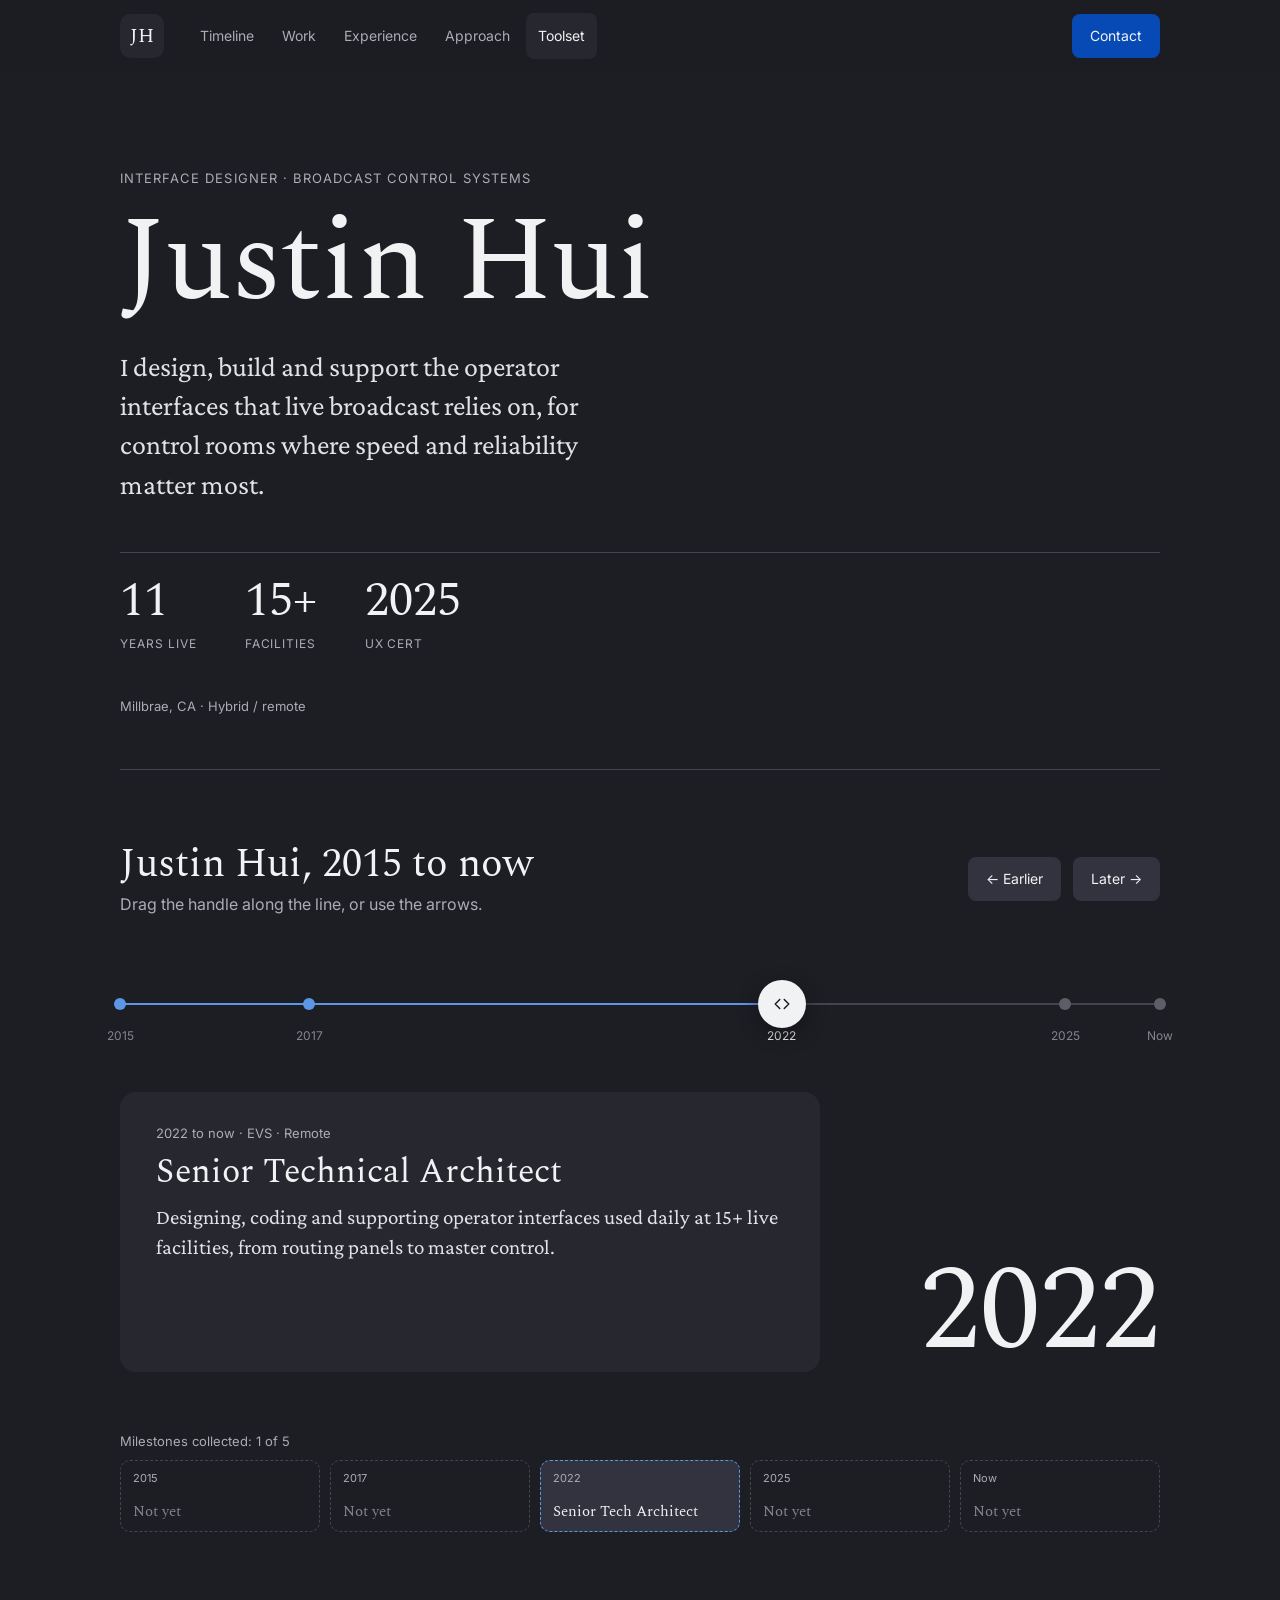
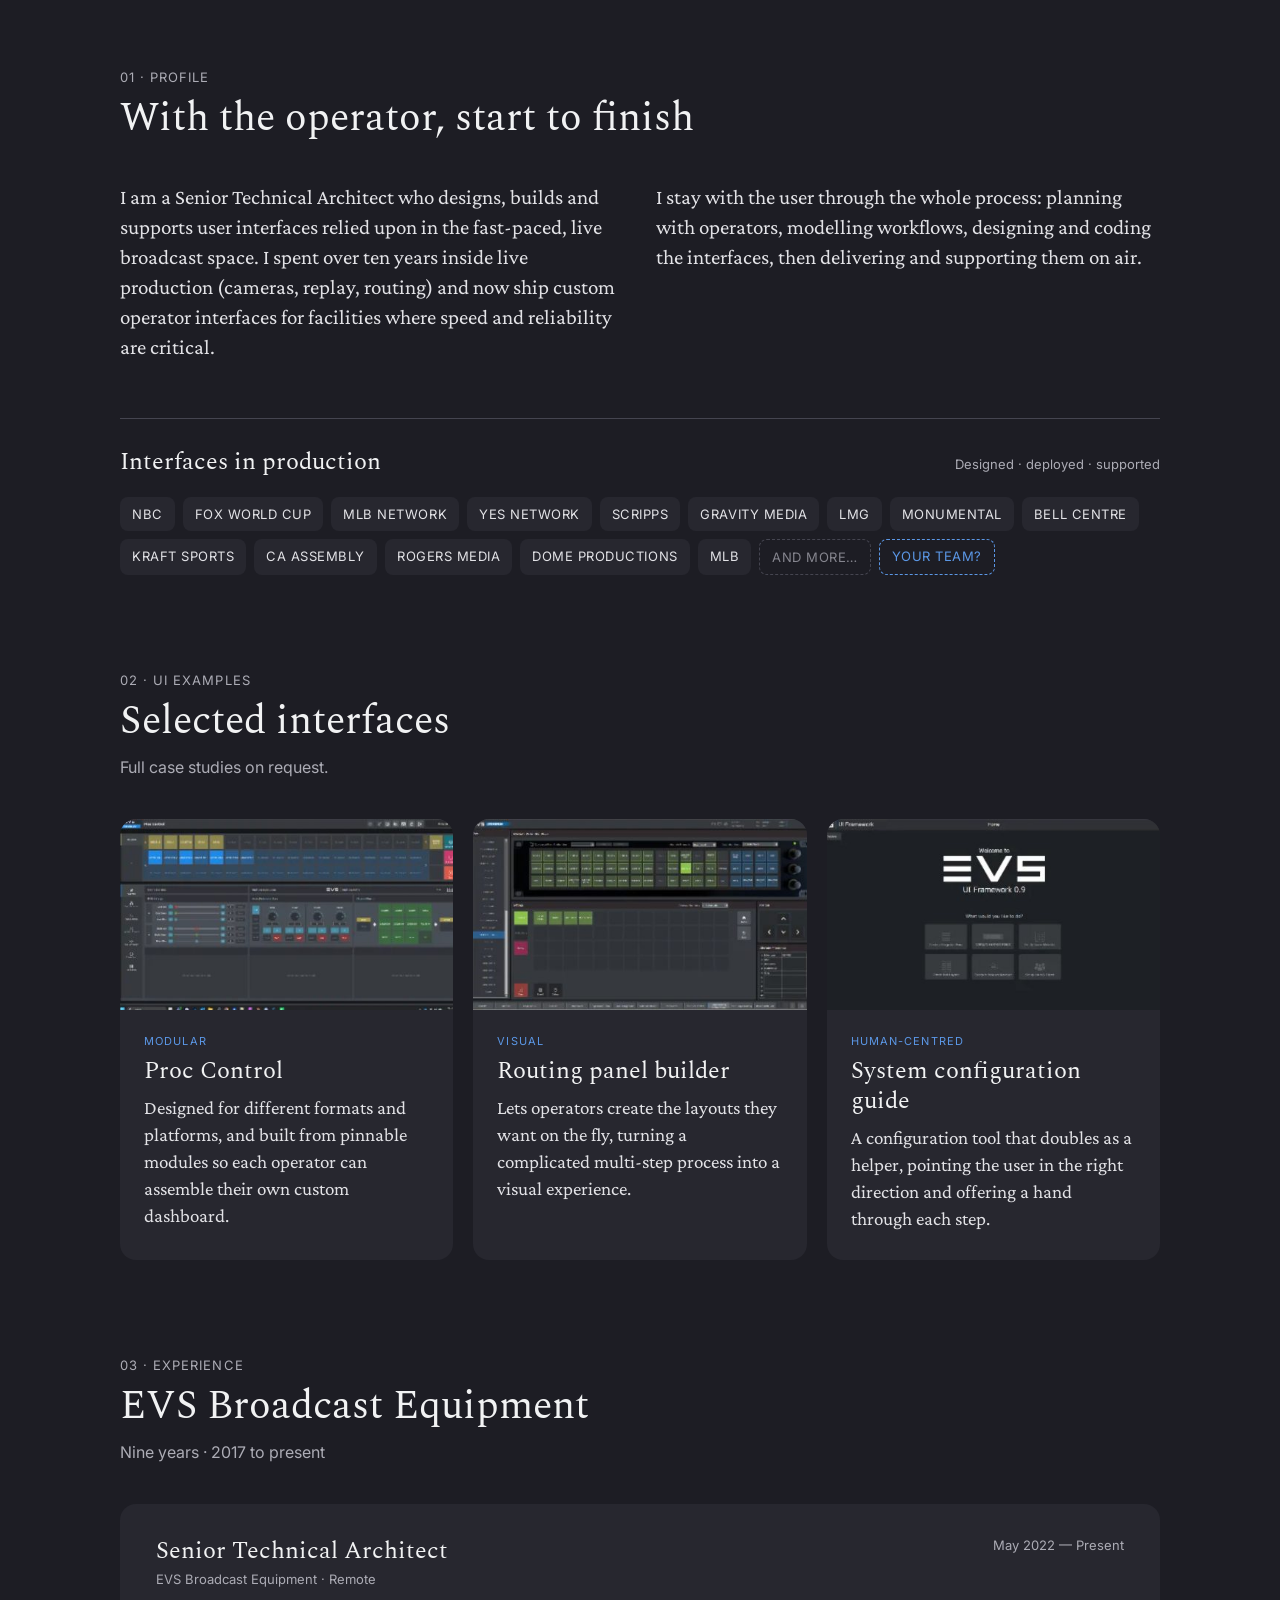
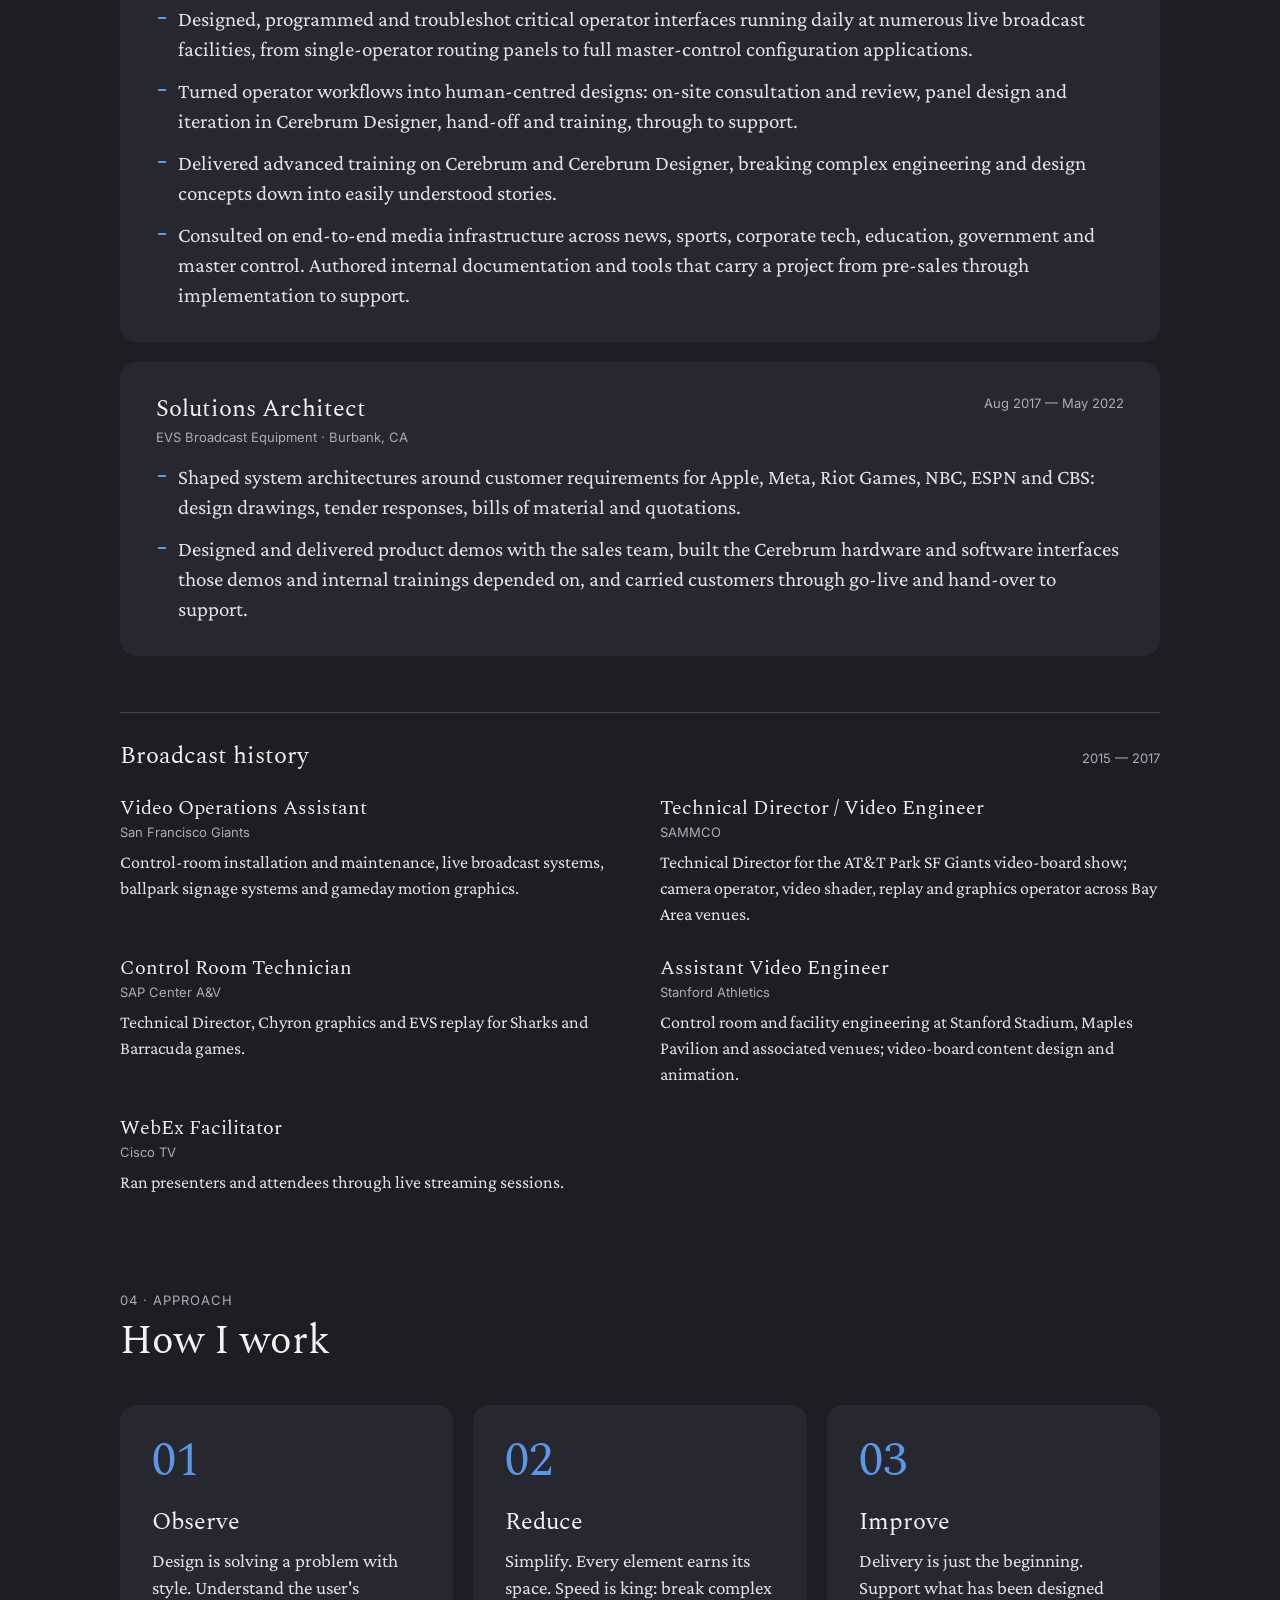
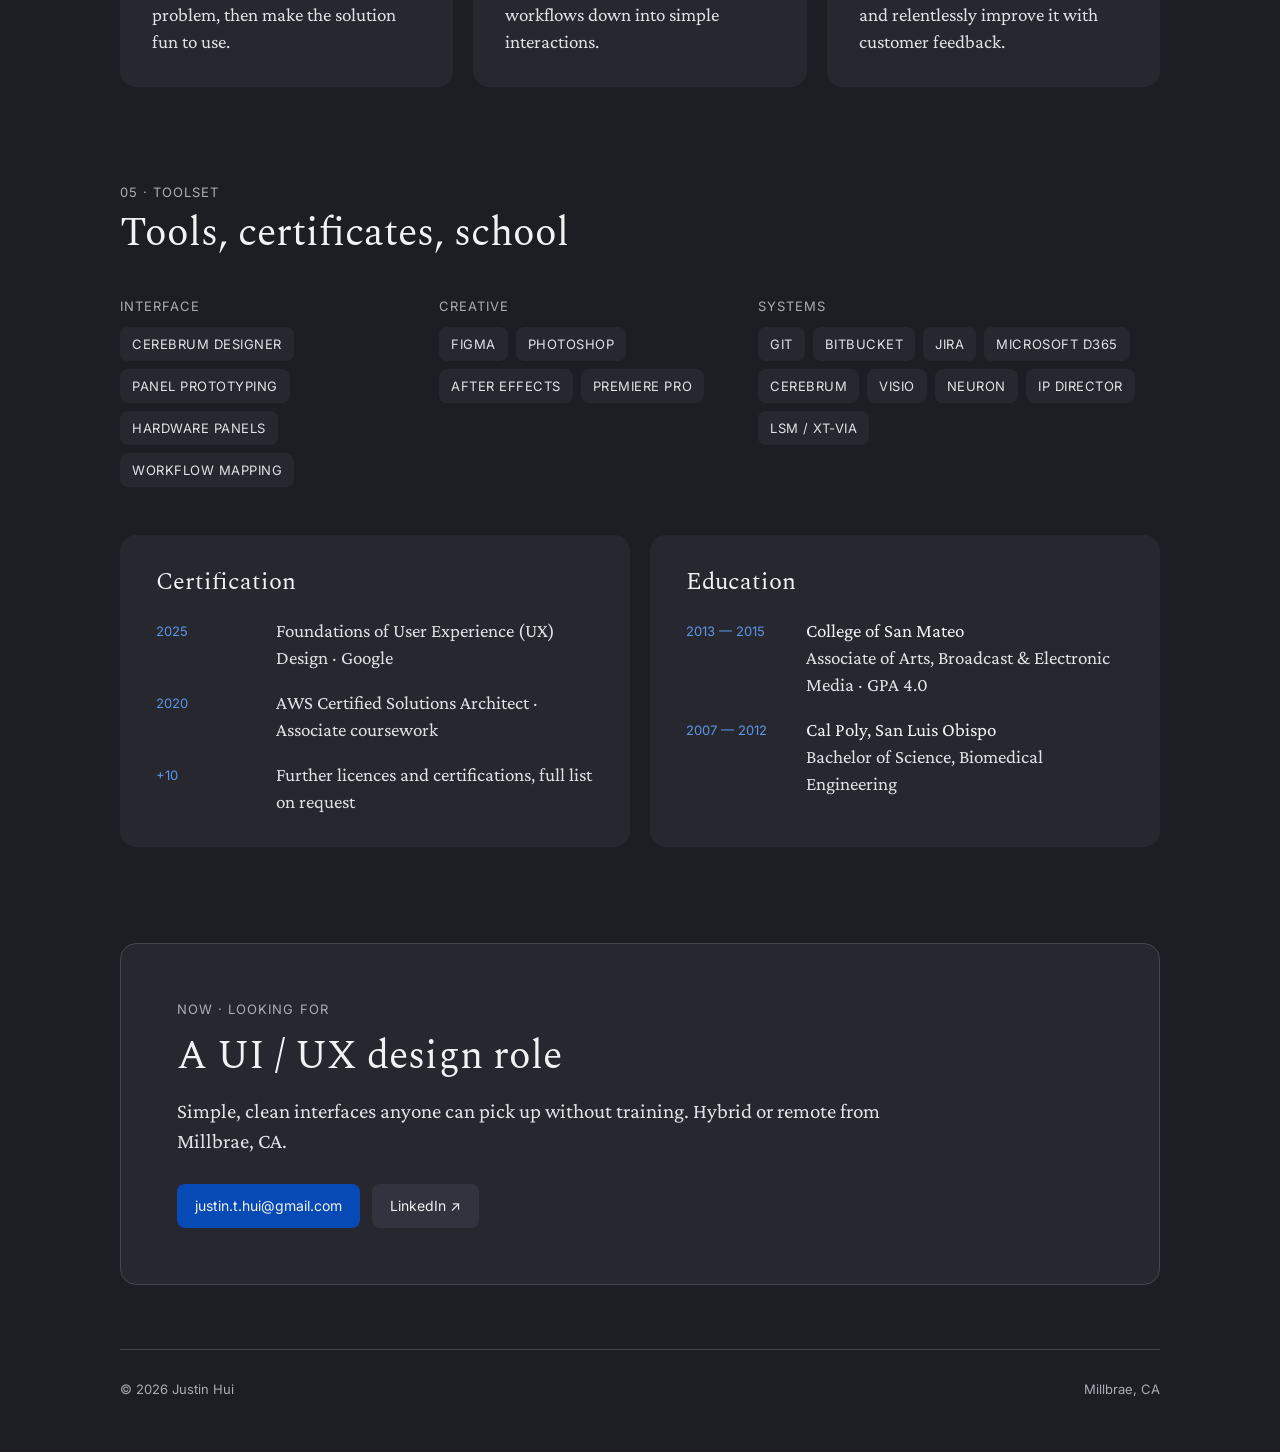
==== index.html @ 681a014d "Build personal resume site from Career scrubber mockup Single-page static site: interactive career t" ====
<!doctype html>
<html lang="en">
<head>
  <meta charset="utf-8">
  <meta name="viewport" content="width=device-width, initial-scale=1">
  <title>Justin Hui · Interface Designer</title>
  <meta name="description" content="Justin Hui designs, builds and supports operator interfaces for live broadcast facilities. Senior Technical Architect at EVS, Google UX certified, based in Millbrae, CA.">
  <meta property="og:title" content="Justin Hui · Interface Designer">
  <meta property="og:description" content="Operator interfaces for live broadcast, designed, deployed and supported.">
  <meta property="og:type" content="website">
  <meta name="theme-color" content="#1D1D24">
  <link rel="icon" href="data:image/svg+xml,%3Csvg xmlns='http://www.w3.org/2000/svg' viewBox='0 0 64 64'%3E%3Crect width='64' height='64' rx='14' fill='%2327272F'/%3E%3Ctext x='32' y='42' text-anchor='middle' font-family='Georgia,serif' font-size='28' fill='%23F1F2F3'%3EJH%3C/text%3E%3C/svg%3E">
  <link rel="preconnect" href="https://fonts.googleapis.com">
  <link rel="preconnect" href="https://fonts.gstatic.com" crossorigin>
  <link rel="stylesheet" href="https://fonts.googleapis.com/css2?family=Spectral:ital,wght@0,400;1,400&family=Crimson+Pro:ital@0;1&family=Inter:wght@400;500&display=swap">
  <link rel="stylesheet" href="styles.css">
</head>
<body>
  <a class="skip" href="#main">Skip to content</a>

  <header class="nav">
    <div class="wrap nav__inner">
      <a class="mono" href="#top" aria-label="Justin Hui, home">JH</a>
      <nav aria-label="Sections">
        <ul class="nav__links">
          <li><a href="#timeline">Timeline</a></li>
          <li><a href="#work">Work</a></li>
          <li><a href="#experience">Experience</a></li>
          <li><a href="#approach">Approach</a></li>
          <li><a href="#toolset">Toolset</a></li>
        </ul>
      </nav>
      <a class="btn btn--primary nav__cta" href="#contact">Contact</a>
    </div>
  </header>

  <main id="main">
    <!-- HERO -->
    <section class="hero wrap" id="top">
      <p class="eyebrow">Interface designer · Broadcast control systems</p>
      <h1 class="hero__title">Justin Hui</h1>
      <p class="hero__lede">I design, build and support the operator interfaces that live broadcast relies on, for control rooms where speed and reliability matter most.</p>
      <dl class="stats">
        <div><dt>Years live</dt><dd>11</dd></div>
        <div><dt>Facilities</dt><dd>15+</dd></div>
        <div><dt>UX cert</dt><dd>2025</dd></div>
      </dl>
      <p class="hero__meta">Millbrae, CA · Hybrid / remote</p>
    </section>

    <!-- CAREER SCRUBBER (from the mockup) -->
    <section class="scrubber wrap" id="timeline" aria-labelledby="scrub-title">
      <div class="scrubber__head">
        <div class="scrubber__titles">
          <h2 id="scrub-title" class="h-display">Justin Hui, 2015 to now</h2>
          <p class="sub">Drag the handle along the line, or use the arrows.</p>
        </div>
        <div class="scrubber__steps">
          <button class="step" type="button" data-step="-1">← Earlier</button>
          <button class="step" type="button" data-step="1">Later →</button>
        </div>
      </div>

      <div class="track" data-track>
        <div class="track__line" aria-hidden="true"></div>
        <div class="track__fill" aria-hidden="true" data-fill></div>
        <div class="track__stops" data-stops></div>
        <div class="handle" data-handle role="slider" tabindex="0"
             aria-label="Career timeline" aria-valuemin="2015" aria-valuemax="2026">
          <svg aria-hidden="true" width="18" height="18" viewBox="0 0 24 24" fill="none" stroke="#1D1D24" stroke-width="2" stroke-linecap="round" stroke-linejoin="round"><path d="M9 6l-6 6 6 6M15 6l6 6-6 6"/></svg>
        </div>
      </div>

      <div class="scrubber__body">
        <article class="milestone" aria-live="polite">
          <span class="meta" data-cur-meta></span>
          <h3 class="milestone__title" data-cur-title></h3>
          <p class="milestone__body" data-cur-body></p>
        </article>
        <div class="bigyear" aria-hidden="true" data-year></div>
      </div>

      <div class="collected" aria-label="Collected milestones">
        <span class="meta" data-got></span>
        <div class="badges" data-badges></div>
      </div>
    </section>

    <!-- PROFILE -->
    <section class="section wrap" id="profile" aria-labelledby="profile-title">
      <div class="section__head">
        <p class="eyebrow">01 · Profile</p>
        <h2 id="profile-title" class="h-display">With the operator, start to finish</h2>
      </div>
      <div class="profile">
        <p class="prose">I am a Senior Technical Architect who designs, builds and supports user interfaces relied upon in the fast-paced, live broadcast space. I spent over ten years inside live production (cameras, replay, routing) and now ship custom operator interfaces for facilities where speed and reliability are critical.</p>
        <p class="prose">I stay with the user through the whole process: planning with operators, modelling workflows, designing and coding the interfaces, then delivering and supporting them on air.</p>
      </div>

      <div class="clients">
        <div class="clients__head">
          <h3 class="h-card">Interfaces in production</h3>
          <span class="meta">Designed · deployed · supported</span>
        </div>
        <ul class="chips">
          <li>NBC</li><li>FOX World Cup</li><li>MLB Network</li><li>YES Network</li><li>Scripps</li>
          <li>Gravity Media</li><li>LMG</li><li>Monumental</li><li>Bell Centre</li><li>Kraft Sports</li>
          <li>CA Assembly</li><li>Rogers Media</li><li>Dome Productions</li><li>MLB</li>
          <li class="chip--muted">and more…</li>
          <li class="chip--accent"><a href="#contact">Your team?</a></li>
        </ul>
      </div>
    </section>

    <!-- WORK -->
    <section class="section wrap" id="work" aria-labelledby="work-title">
      <div class="section__head">
        <p class="eyebrow">02 · UI examples</p>
        <h2 id="work-title" class="h-display">Selected interfaces</h2>
        <p class="sub">Full case studies on request.</p>
      </div>
      <div class="work">
        <figure class="card work__item">
          <div class="work__shot"><img src="assets/img/proc-control.jpg" alt="Proc Control interface: a dark operator dashboard with rows of source buttons, fader strips and pinnable modules" loading="lazy" width="452" height="260"></div>
          <figcaption>
            <span class="tag">Modular</span>
            <h3 class="h-card">Proc Control</h3>
            <p>Designed for different formats and platforms, and built from pinnable modules so each operator can assemble their own custom dashboard.</p>
          </figcaption>
        </figure>
        <figure class="card work__item">
          <div class="work__shot"><img src="assets/img/panel-builder.jpg" alt="Routing panel builder: a hardware panel preview above a grid where operators drag buttons into a layout" loading="lazy" width="452" height="260"></div>
          <figcaption>
            <span class="tag">Visual</span>
            <h3 class="h-card">Routing panel builder</h3>
            <p>Lets operators create the layouts they want on the fly, turning a complicated multi-step process into a visual experience.</p>
          </figcaption>
        </figure>
        <figure class="card work__item">
          <div class="work__shot"><img src="assets/img/config-tool.jpg" alt="UI Framework welcome screen asking 'What would you like to do?' with six large task tiles" loading="lazy" width="452" height="260"></div>
          <figcaption>
            <span class="tag">Human-centred</span>
            <h3 class="h-card">System configuration guide</h3>
            <p>A configuration tool that doubles as a helper, pointing the user in the right direction and offering a hand through each step.</p>
          </figcaption>
        </figure>
      </div>
    </section>

    <!-- EXPERIENCE -->
    <section class="section wrap" id="experience" aria-labelledby="exp-title">
      <div class="section__head">
        <p class="eyebrow">03 · Experience</p>
        <h2 id="exp-title" class="h-display">EVS Broadcast Equipment</h2>
        <p class="sub">Nine years · 2017 to present</p>
      </div>

      <div class="roles">
        <article class="role card">
          <header class="role__head">
            <div>
              <h3 class="h-card">Senior Technical Architect</h3>
              <span class="meta">EVS Broadcast Equipment · Remote</span>
            </div>
            <span class="when">May 2022 — Present</span>
          </header>
          <ul class="bullets">
            <li>Designed, programmed and troubleshot critical operator interfaces running daily at numerous live broadcast facilities, from single-operator routing panels to full master-control configuration applications.</li>
            <li>Turned operator workflows into human-centred designs: on-site consultation and review, panel design and iteration in Cerebrum Designer, hand-off and training, through to support.</li>
            <li>Delivered advanced training on Cerebrum and Cerebrum Designer, breaking complex engineering and design concepts down into easily understood stories.</li>
            <li>Consulted on end-to-end media infrastructure across news, sports, corporate tech, education, government and master control. Authored internal documentation and tools that carry a project from pre-sales through implementation to support.</li>
          </ul>
        </article>

        <article class="role card">
          <header class="role__head">
            <div>
              <h3 class="h-card">Solutions Architect</h3>
              <span class="meta">EVS Broadcast Equipment · Burbank, CA</span>
            </div>
            <span class="when">Aug 2017 — May 2022</span>
          </header>
          <ul class="bullets">
            <li>Shaped system architectures around customer requirements for Apple, Meta, Riot Games, NBC, ESPN and CBS: design drawings, tender responses, bills of material and quotations.</li>
            <li>Designed and delivered product demos with the sales team, built the Cerebrum hardware and software interfaces those demos and internal trainings depended on, and carried customers through go-live and hand-over to support.</li>
          </ul>
        </article>
      </div>

      <div class="history">
        <div class="history__head">
          <h3 class="h-card">Broadcast history</h3>
          <span class="when">2015 — 2017</span>
        </div>
        <ul class="history__list">
          <li><strong>Video Operations Assistant</strong><span class="meta">San Francisco Giants</span><p>Control-room installation and maintenance, live broadcast systems, ballpark signage systems and gameday motion graphics.</p></li>
          <li><strong>Technical Director / Video Engineer</strong><span class="meta">SAMMCO</span><p>Technical Director for the AT&amp;T Park SF Giants video-board show; camera operator, video shader, replay and graphics operator across Bay Area venues.</p></li>
          <li><strong>Control Room Technician</strong><span class="meta">SAP Center A&amp;V</span><p>Technical Director, Chyron graphics and EVS replay for Sharks and Barracuda games.</p></li>
          <li><strong>Assistant Video Engineer</strong><span class="meta">Stanford Athletics</span><p>Control room and facility engineering at Stanford Stadium, Maples Pavilion and associated venues; video-board content design and animation.</p></li>
          <li><strong>WebEx Facilitator</strong><span class="meta">Cisco TV</span><p>Ran presenters and attendees through live streaming sessions.</p></li>
        </ul>
      </div>
    </section>

    <!-- APPROACH -->
    <section class="section wrap" id="approach" aria-labelledby="approach-title">
      <div class="section__head">
        <p class="eyebrow">04 · Approach</p>
        <h2 id="approach-title" class="h-display">How I work</h2>
      </div>
      <ol class="approach">
        <li class="card"><span class="approach__num">01</span><h3 class="h-card">Observe</h3><p>Design is solving a problem with style. Understand the user's problem, then make the solution fun to use.</p></li>
        <li class="card"><span class="approach__num">02</span><h3 class="h-card">Reduce</h3><p>Simplify. Every element earns its space. Speed is king: break complex workflows down into simple interactions.</p></li>
        <li class="card"><span class="approach__num">03</span><h3 class="h-card">Improve</h3><p>Delivery is just the beginning. Support what has been designed and relentlessly improve it with customer feedback.</p></li>
      </ol>
    </section>

    <!-- TOOLSET / CERTS / EDUCATION -->
    <section class="section wrap" id="toolset" aria-labelledby="tools-title">
      <div class="section__head">
        <p class="eyebrow">05 · Toolset</p>
        <h2 id="tools-title" class="h-display">Tools, certificates, school</h2>
      </div>
      <div class="tools">
        <div class="tools__group">
          <h3 class="meta">Interface</h3>
          <ul class="chips"><li>Cerebrum Designer</li><li>Panel prototyping</li><li>Hardware panels</li><li>Workflow mapping</li></ul>
        </div>
        <div class="tools__group">
          <h3 class="meta">Creative</h3>
          <ul class="chips"><li>Figma</li><li>Photoshop</li><li>After Effects</li><li>Premiere Pro</li></ul>
        </div>
        <div class="tools__group">
          <h3 class="meta">Systems</h3>
          <ul class="chips"><li>Git</li><li>Bitbucket</li><li>Jira</li><li>Microsoft D365</li><li>Cerebrum</li><li>Visio</li><li>Neuron</li><li>IP Director</li><li>LSM / XT-VIA</li></ul>
        </div>
      </div>

      <div class="creds">
        <div class="card creds__col">
          <h3 class="h-card">Certification</h3>
          <dl class="timeline-list">
            <div><dt>2025</dt><dd>Foundations of User Experience (UX) Design · Google</dd></div>
            <div><dt>2020</dt><dd>AWS Certified Solutions Architect · Associate coursework</dd></div>
            <div><dt>+10</dt><dd>Further licences and certifications, full list on request</dd></div>
          </dl>
        </div>
        <div class="card creds__col">
          <h3 class="h-card">Education</h3>
          <dl class="timeline-list">
            <div><dt>2013 — 2015</dt><dd><strong>College of San Mateo</strong><br>Associate of Arts, Broadcast &amp; Electronic Media · GPA 4.0</dd></div>
            <div><dt>2007 — 2012</dt><dd><strong>Cal Poly, San Luis Obispo</strong><br>Bachelor of Science, Biomedical Engineering</dd></div>
          </dl>
        </div>
      </div>
    </section>

    <!-- CONTACT -->
    <section class="contact wrap" id="contact" aria-labelledby="contact-title">
      <div class="card contact__card">
        <p class="eyebrow">Now · Looking for</p>
        <h2 id="contact-title" class="h-display">A UI / UX design role</h2>
        <p class="prose">Simple, clean interfaces anyone can pick up without training. Hybrid or remote from Millbrae, CA.</p>
        <div class="contact__actions">
          <a class="btn btn--primary" href="mailto:justin.t.hui@gmail.com">justin.t.hui@gmail.com</a>
          <a class="btn" href="https://www.linkedin.com/in/justinhui12" target="_blank" rel="noopener">LinkedIn ↗</a>
        </div>
      </div>
    </section>
  </main>

  <footer class="footer wrap">
    <span>© <span data-yr>2026</span> Justin Hui</span>
    <span>Millbrae, CA</span>
  </footer>

  <script src="script.js"></script>
</body>
</html>
---- styles.css ----
/* Design tokens taken from the "Career scrubber" mockup */
:root {
  --bg: #1D1D24;          /* layer-0 */
  --card: #27272F;        /* layer-1 */
  --card-2: #333340;      /* layer-2 */
  --line: #454550;        /* separator */
  --dot-off: #5E5E68;
  --muted-2: #85858E;
  --muted: #ACACB5;       /* foreground-subtle */
  --body: #E2E2E6;
  --fg: #F1F2F3;          /* foreground */
  --accent: #5B97E6;      /* blue-300 */
  --link: #95BDF1;
  --link-hover: #C9DDF9;
  --primary: #084AB5;
  --primary-hover: #135CC5;
  --shadow: rgba(16, 16, 18, 0.64);

  --f-display: 'Spectral', Georgia, serif;
  --f-body: 'Crimson Pro', Georgia, serif;
  --f-ui: Inter, system-ui, sans-serif;

  --wrap: 1040px;
  --gutter: 120px;
  --r-lg: 16px;
  --r-md: 10px;
  --r-sm: 8px;
}

*, *::before, *::after { box-sizing: border-box; }
html { scroll-behavior: smooth; scroll-padding-top: 88px; }
@media (prefers-reduced-motion: reduce) { html { scroll-behavior: auto; } }
body {
  margin: 0;
  background: var(--bg);
  color: var(--fg);
  font-family: var(--f-body);
  font-size: 21px;
  line-height: 30px;
  -webkit-font-smoothing: antialiased;
  overflow-x: clip;
}
a { color: var(--link); }
a:hover { color: var(--link-hover); }
img { max-width: 100%; display: block; }
:focus-visible { outline: 2px solid var(--accent); outline-offset: 3px; }

.wrap { width: min(var(--wrap), 100% - 2 * var(--gutter)); margin-inline: auto; }
@media (max-width: 1280px) { :root { --gutter: 64px; } }
@media (max-width: 720px)  { :root { --gutter: 16px; } }

.skip { position: absolute; left: -9999px; top: 8px; z-index: 100; background: var(--fg); color: var(--bg); padding: 8px 14px; border-radius: var(--r-sm); font-family: var(--f-ui); font-size: 14px; }
.skip:focus { left: 16px; }

/* Type */
.eyebrow, .meta, .sub, .when, .tag {
  font-family: var(--f-ui);
  color: var(--muted);
}
.eyebrow { margin: 0; font-size: 13px; line-height: 18px; letter-spacing: .08em; text-transform: uppercase; }
.meta { font-size: 13px; line-height: 18px; }
.sub  { margin: 0; font-size: 16px; line-height: 24px; }
.when { font-size: 13px; line-height: 18px; white-space: nowrap; }
.h-display { margin: 0; font-family: var(--f-display); font-weight: 400; font-size: 40px; line-height: 46px; }
.h-card { margin: 0; font-family: var(--f-display); font-weight: 400; font-size: 24px; line-height: 30px; }
.prose { margin: 0; color: var(--body); max-width: 62ch; }
@media (max-width: 720px) {
  body { font-size: 19px; line-height: 28px; }
  .h-display { font-size: 32px; line-height: 38px; }
}

/* Buttons */
.step, .btn {
  font-family: var(--f-ui);
  font-size: 14px;
  min-height: 44px;
  padding: 0 18px;
  border-radius: var(--r-sm);
  border: 0;
  cursor: pointer;
  background: var(--card-2);
  color: var(--fg);
  display: inline-flex;
  align-items: center;
  justify-content: center;
  text-decoration: none;
  transition: background .15s;
}
.step:hover, .btn:hover { background: var(--line); color: var(--fg); }
.step:disabled { opacity: .4; cursor: default; background: var(--card-2); }
.btn--primary { background: var(--primary); }
.btn--primary:hover { background: var(--primary-hover); }

.card { background: var(--card); border-radius: var(--r-lg); }

/* Nav */
.nav {
  position: sticky; top: 0; z-index: 20;
  background: rgba(29, 29, 36, .86);
  backdrop-filter: blur(10px);
  -webkit-backdrop-filter: blur(10px);
  border-bottom: 1px solid transparent;
  transition: border-color .2s;
}
.nav.is-stuck { border-bottom-color: var(--line); }
.nav__inner { display: flex; align-items: center; gap: 24px; height: 72px; }
.mono {
  font-family: var(--f-display); font-size: 20px; text-decoration: none; color: var(--fg);
  width: 44px; height: 44px; border-radius: var(--r-md); background: var(--card);
  display: grid; place-items: center;
}
.mono:hover { color: var(--fg); background: var(--card-2); }
.nav nav { flex: 1; }
.nav__links { list-style: none; margin: 0; padding: 0; display: flex; gap: 4px; }
.nav__links a {
  font-family: var(--f-ui); font-size: 14px; color: var(--muted); text-decoration: none;
  padding: 8px 12px; border-radius: var(--r-sm); display: block;
}
.nav__links a:hover, .nav__links a.is-active { color: var(--fg); background: var(--card); }
@media (max-width: 720px) { .nav__links { display: none; } }

/* Hero */
.hero { padding: 96px 0 48px; }
.hero__title { margin: 16px 0 24px; font-family: var(--f-display); font-weight: 400; font-size: clamp(56px, 10vw, 120px); line-height: 1; letter-spacing: -.01em; }
.hero__lede { margin: 0; font-size: clamp(22px, 2.4vw, 28px); line-height: 1.4; color: var(--body); max-width: 30ch; }
.hero__meta { margin: 32px 0 0; font-family: var(--f-ui); font-size: 13px; color: var(--muted); }
.stats { display: flex; gap: 48px; margin: 48px 0 0; padding: 24px 0 0; border-top: 1px solid var(--line); }
.stats div { display: flex; flex-direction: column-reverse; gap: 4px; }
.stats dt { font-family: var(--f-ui); font-size: 12px; letter-spacing: .08em; text-transform: uppercase; color: var(--muted); }
.stats dd { margin: 0; font-family: var(--f-display); font-size: 48px; line-height: 1; }
@media (max-width: 720px) { .hero { padding-top: 56px; } .stats { gap: 28px; } .stats dd { font-size: 36px; } }

/* ===== Career scrubber ===== */
.scrubber { padding: 72px 0 40px; border-top: 1px solid var(--line); }
.scrubber__head { display: flex; align-items: center; gap: 12px; }
.scrubber__titles { flex-grow: 1; display: flex; flex-direction: column; gap: 4px; }
.scrubber__steps { display: flex; gap: 12px; }

.track { position: relative; height: 72px; margin-top: 64px; touch-action: none; cursor: pointer; }
.track__line, .track__fill { position: absolute; left: 0; top: 23px; height: 2px; }
.track__line { right: 0; background: var(--line); }
.track__fill { width: 0; background: var(--accent); }
.track__stops { position: absolute; inset: 0; pointer-events: none; }
.dot { position: absolute; top: 18px; width: 12px; height: 12px; margin-left: -6px; border-radius: 50%; background: var(--dot-off); transition: background .15s; }
.dot.is-past { background: var(--accent); }
.yr { position: absolute; top: 48px; width: 52px; margin-left: -26px; text-align: center; font-family: var(--f-ui); font-size: 12px; line-height: 16px; color: var(--muted-2); }
.yr.is-on { color: var(--fg); }
.handle {
  position: absolute; left: 0; top: 0;
  width: 48px; height: 48px; margin-left: -24px;
  border-radius: 50%; background: var(--fg);
  box-shadow: 0 6px 18px var(--shadow);
  display: flex; align-items: center; justify-content: center;
  z-index: 5; cursor: grab; touch-action: none; user-select: none;
}
.handle:active, .track.is-dragging .handle { cursor: grabbing; }
.track:not(.is-dragging) .handle, .track:not(.is-dragging) .track__fill { transition: left .25s ease, width .25s ease; }
@media (prefers-reduced-motion: reduce) { .track .handle, .track .track__fill { transition: none !important; } }

.scrubber__body { display: flex; gap: 40px; margin-top: 40px; align-items: stretch; }
.milestone {
  flex: 0 1 700px; min-height: 280px;
  padding: 32px 36px; background: var(--card); border-radius: var(--r-lg);
  display: flex; flex-direction: column; gap: 10px;
}
.milestone__title { margin: 0; font-family: var(--f-display); font-weight: 400; font-size: 34px; line-height: 40px; }
.milestone__body { margin: 0; font-size: 21px; line-height: 30px; color: var(--body); }
.bigyear { flex: 1; display: flex; align-items: flex-end; justify-content: flex-end; font-family: var(--f-display); font-size: 120px; line-height: 1; color: var(--fg); }

.collected { margin-top: 60px; display: flex; flex-direction: column; gap: 10px; }
.badges { display: flex; gap: 10px; }
.badge {
  flex: 1 1 0; min-height: 72px; padding: 10px 12px; border-radius: var(--r-md);
  background: transparent; border: 1px dashed var(--line);
  display: flex; flex-direction: column; justify-content: space-between; gap: 6px;
  text-align: left; cursor: pointer; font: inherit; color: inherit;
  transition: background .2s, border-color .2s;
}
.badge:hover { border-color: var(--muted-2); }
.badge__yr { font-family: var(--f-ui); font-size: 11px; line-height: 14px; color: var(--muted); }
.badge__t { font-family: var(--f-display); font-size: 15px; line-height: 18px; color: var(--muted-2); }
.badge.is-have { background: var(--card-2); border-color: var(--accent); }
.badge.is-have .badge__t { color: var(--fg); }

@media (max-width: 900px) {
  .scrubber__head { flex-wrap: wrap; }
  .scrubber__titles { flex-basis: 100%; }
  .scrubber__body { flex-direction: column-reverse; gap: 8px; }
  .milestone { flex: none; min-height: 240px; }
  .bigyear { font-size: 72px; justify-content: flex-start; }
}
@media (max-width: 720px) {
  .scrubber { padding-top: 56px; }
  .track { margin: 40px 20px 0; }
  .handle { width: 40px; height: 40px; margin-left: -20px; top: 4px; }
  .yr { font-size: 11px; width: 36px; margin-left: -18px; }
  .yr[data-i="3"] { margin-left: -30px; } /* 2025 sits close to "Now": nudge apart */
  .yr[data-i="4"] { margin-left: -8px; }
  .milestone { padding: 24px; }
  .milestone__title { font-size: 28px; line-height: 34px; }
  .milestone__body { font-size: 19px; line-height: 28px; }
  .collected { margin-top: 32px; }
  .badges { display: grid; grid-template-columns: repeat(2, 1fr); }
  .badge:last-child { grid-column: span 2; }
}

/* Sections */
.section { padding: 96px 0 0; }
.section__head { display: flex; flex-direction: column; gap: 10px; margin-bottom: 40px; }
@media (max-width: 720px) { .section { padding-top: 72px; } .section__head { margin-bottom: 28px; } }

.profile { display: grid; grid-template-columns: 1fr 1fr; gap: 32px; }
@media (max-width: 900px) { .profile { grid-template-columns: 1fr; gap: 20px; } }

.clients { margin-top: 56px; padding-top: 28px; border-top: 1px solid var(--line); }
.clients__head { display: flex; align-items: baseline; justify-content: space-between; gap: 16px; flex-wrap: wrap; margin-bottom: 20px; }
.chips { list-style: none; margin: 0; padding: 0; display: flex; flex-wrap: wrap; gap: 8px; }
.chips li {
  font-family: var(--f-ui); font-size: 13px; line-height: 18px; letter-spacing: .04em; text-transform: uppercase;
  padding: 8px 12px; border-radius: var(--r-sm); background: var(--card); color: var(--body);
}
.chips .chip--muted { background: transparent; color: var(--muted-2); border: 1px dashed var(--line); }
.chips .chip--accent { padding: 0; background: transparent; border: 1px dashed var(--accent); }
.chips .chip--accent a { display: block; padding: 7px 12px; color: var(--accent); text-decoration: none; }
.chips .chip--accent a:hover { color: var(--link-hover); }

/* Work */
.work { display: grid; grid-template-columns: repeat(3, 1fr); gap: 20px; }
.work__item { margin: 0; overflow: hidden; display: flex; flex-direction: column; }
.work__shot { aspect-ratio: 452 / 260; background: #101012; overflow: hidden; }
.work__shot img { width: 100%; height: 100%; object-fit: cover; transition: transform .4s ease; }
.work__item:hover .work__shot img { transform: scale(1.03); }
.work figcaption { padding: 24px 24px 28px; display: flex; flex-direction: column; gap: 8px; }
.work figcaption p { margin: 0; color: var(--body); font-size: 19px; line-height: 27px; }
.tag { font-size: 11px; line-height: 14px; letter-spacing: .1em; text-transform: uppercase; color: var(--accent); }
@media (max-width: 960px) { .work { grid-template-columns: 1fr; max-width: 560px; } }

/* Experience */
.roles { display: flex; flex-direction: column; gap: 20px; }
.role { padding: 32px 36px; }
.role__head { display: flex; justify-content: space-between; align-items: flex-start; gap: 16px; margin-bottom: 16px; }
.role__head > div { display: flex; flex-direction: column; gap: 4px; }
.bullets { margin: 0; padding: 0; list-style: none; display: grid; gap: 12px; }
.bullets li { position: relative; padding-left: 22px; color: var(--body); }
.bullets li::before { content: ""; position: absolute; left: 2px; top: 13px; width: 8px; height: 2px; background: var(--accent); }
@media (max-width: 720px) { .role { padding: 24px; } .role__head { flex-direction: column; gap: 8px; } }

.history { margin-top: 56px; padding-top: 28px; border-top: 1px solid var(--line); }
.history__head { display: flex; justify-content: space-between; align-items: baseline; gap: 16px; margin-bottom: 24px; }
.history__list { list-style: none; margin: 0; padding: 0; display: grid; grid-template-columns: repeat(2, 1fr); gap: 28px 40px; }
.history__list li { display: flex; flex-direction: column; gap: 2px; }
.history__list strong { font-family: var(--f-display); font-weight: 400; font-size: 20px; line-height: 26px; }
.history__list p { margin: 6px 0 0; color: var(--body); font-size: 18px; line-height: 26px; }
@media (max-width: 720px) { .history__list { grid-template-columns: 1fr; } }

/* Approach */
.approach { list-style: none; margin: 0; padding: 0; display: grid; grid-template-columns: repeat(3, 1fr); gap: 20px; }
.approach li { padding: 32px; display: flex; flex-direction: column; gap: 10px; }
.approach__num { font-family: var(--f-display); font-size: 48px; line-height: 1; color: var(--accent); margin-bottom: 12px; }
.approach p { margin: 0; color: var(--body); font-size: 19px; line-height: 27px; }
@media (max-width: 900px) { .approach { grid-template-columns: 1fr; } }

/* Toolset */
.tools { display: grid; grid-template-columns: 1fr 1fr 1.4fr; gap: 32px; }
.tools__group h3 { margin: 0 0 12px; font-weight: 400; letter-spacing: .08em; text-transform: uppercase; }
@media (max-width: 900px) { .tools { grid-template-columns: 1fr; gap: 24px; } }

.creds { display: grid; grid-template-columns: 1fr 1fr; gap: 20px; margin-top: 48px; }
.creds__col { padding: 32px 36px; }
.timeline-list { margin: 20px 0 0; display: grid; gap: 18px; }
.timeline-list div { display: grid; grid-template-columns: 104px 1fr; gap: 16px; }
.timeline-list dt { font-family: var(--f-ui); font-size: 13px; line-height: 28px; color: var(--accent); }
.timeline-list dd { margin: 0; color: var(--body); font-size: 19px; line-height: 27px; }
.timeline-list strong { font-weight: 400; color: var(--fg); }
@media (max-width: 900px) { .creds { grid-template-columns: 1fr; } }
@media (max-width: 720px) {
  .creds__col { padding: 24px; }
  .timeline-list div { grid-template-columns: 1fr; gap: 2px; }
}

/* Contact */
.contact { padding: 96px 0 64px; }
.contact__card { padding: 56px; display: flex; flex-direction: column; gap: 16px; border: 1px solid var(--line); }
.contact__actions { display: flex; flex-wrap: wrap; gap: 12px; margin-top: 12px; }
@media (max-width: 720px) { .contact { padding-top: 72px; } .contact__card { padding: 28px 24px; } .contact__actions .btn { flex: 1 1 100%; } }

.footer { display: flex; justify-content: space-between; gap: 16px; padding: 24px 0 48px; border-top: 1px solid var(--line); font-family: var(--f-ui); font-size: 13px; color: var(--muted); }
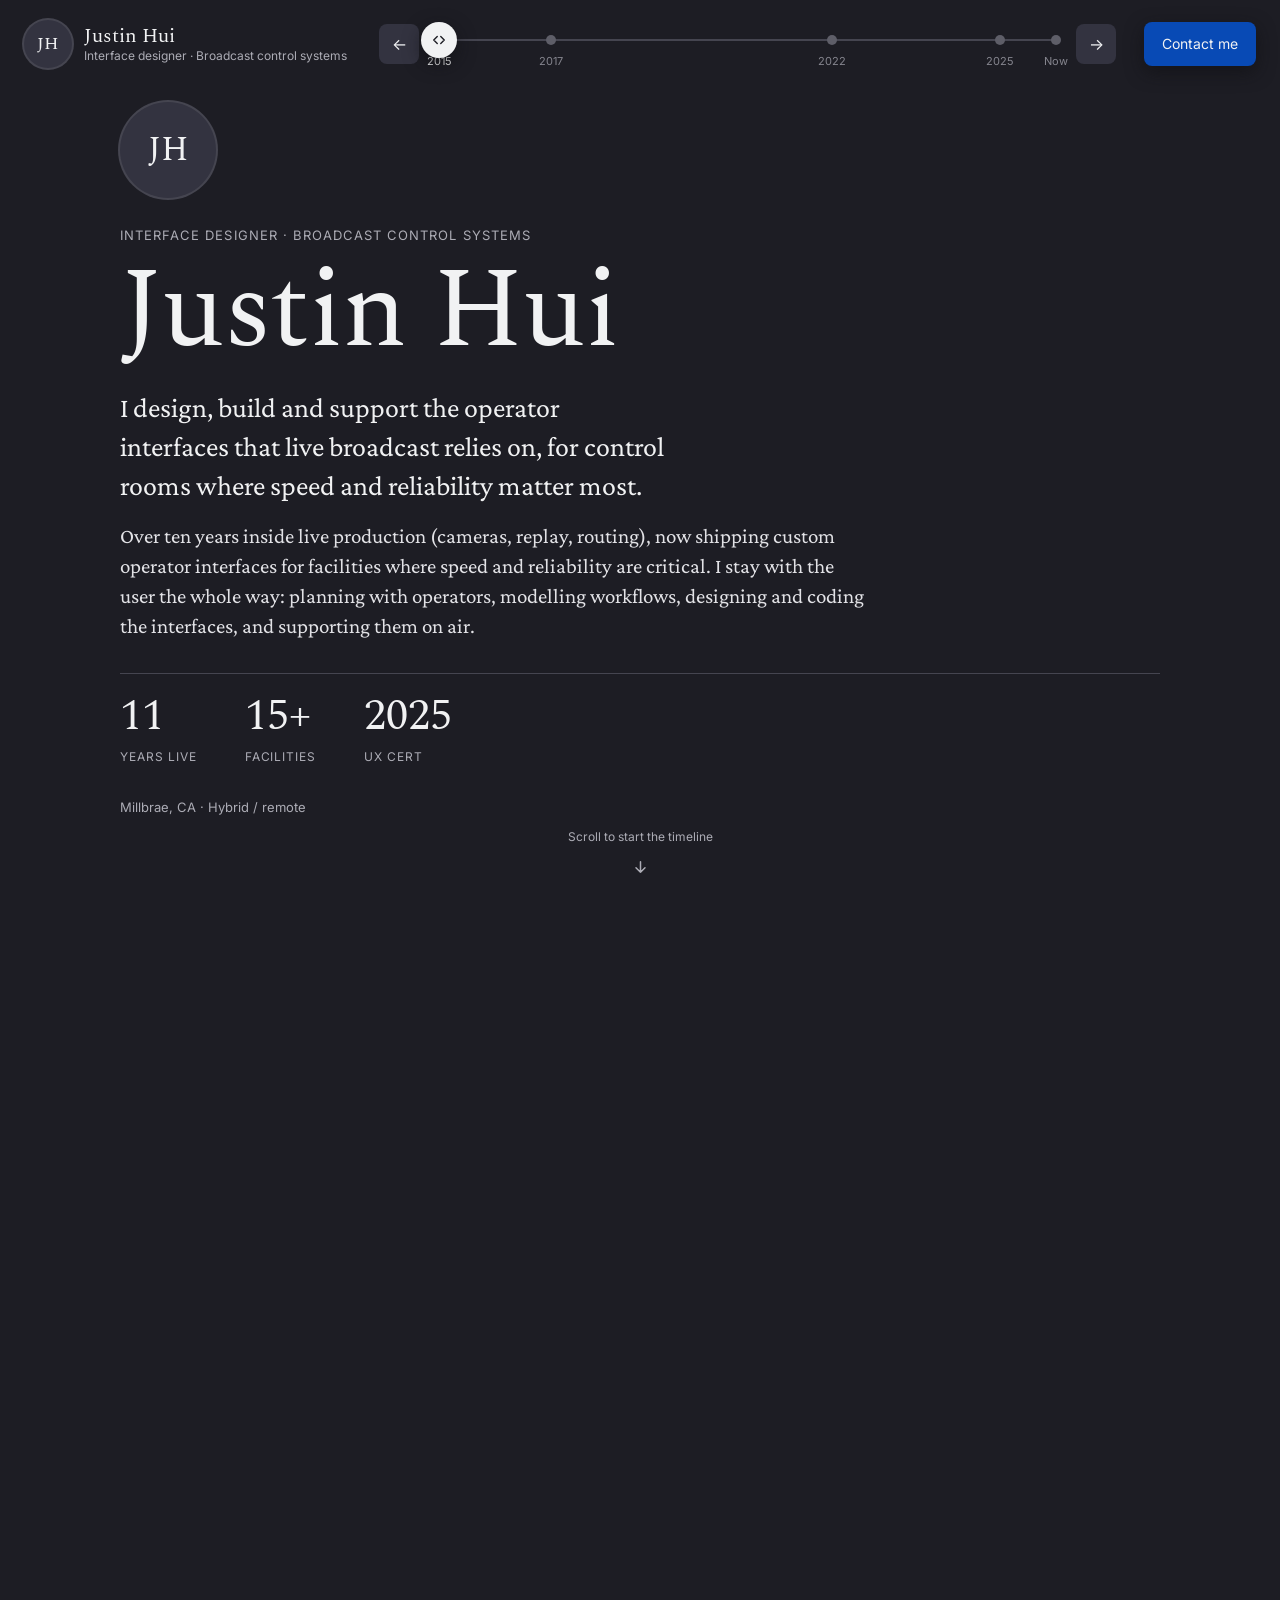
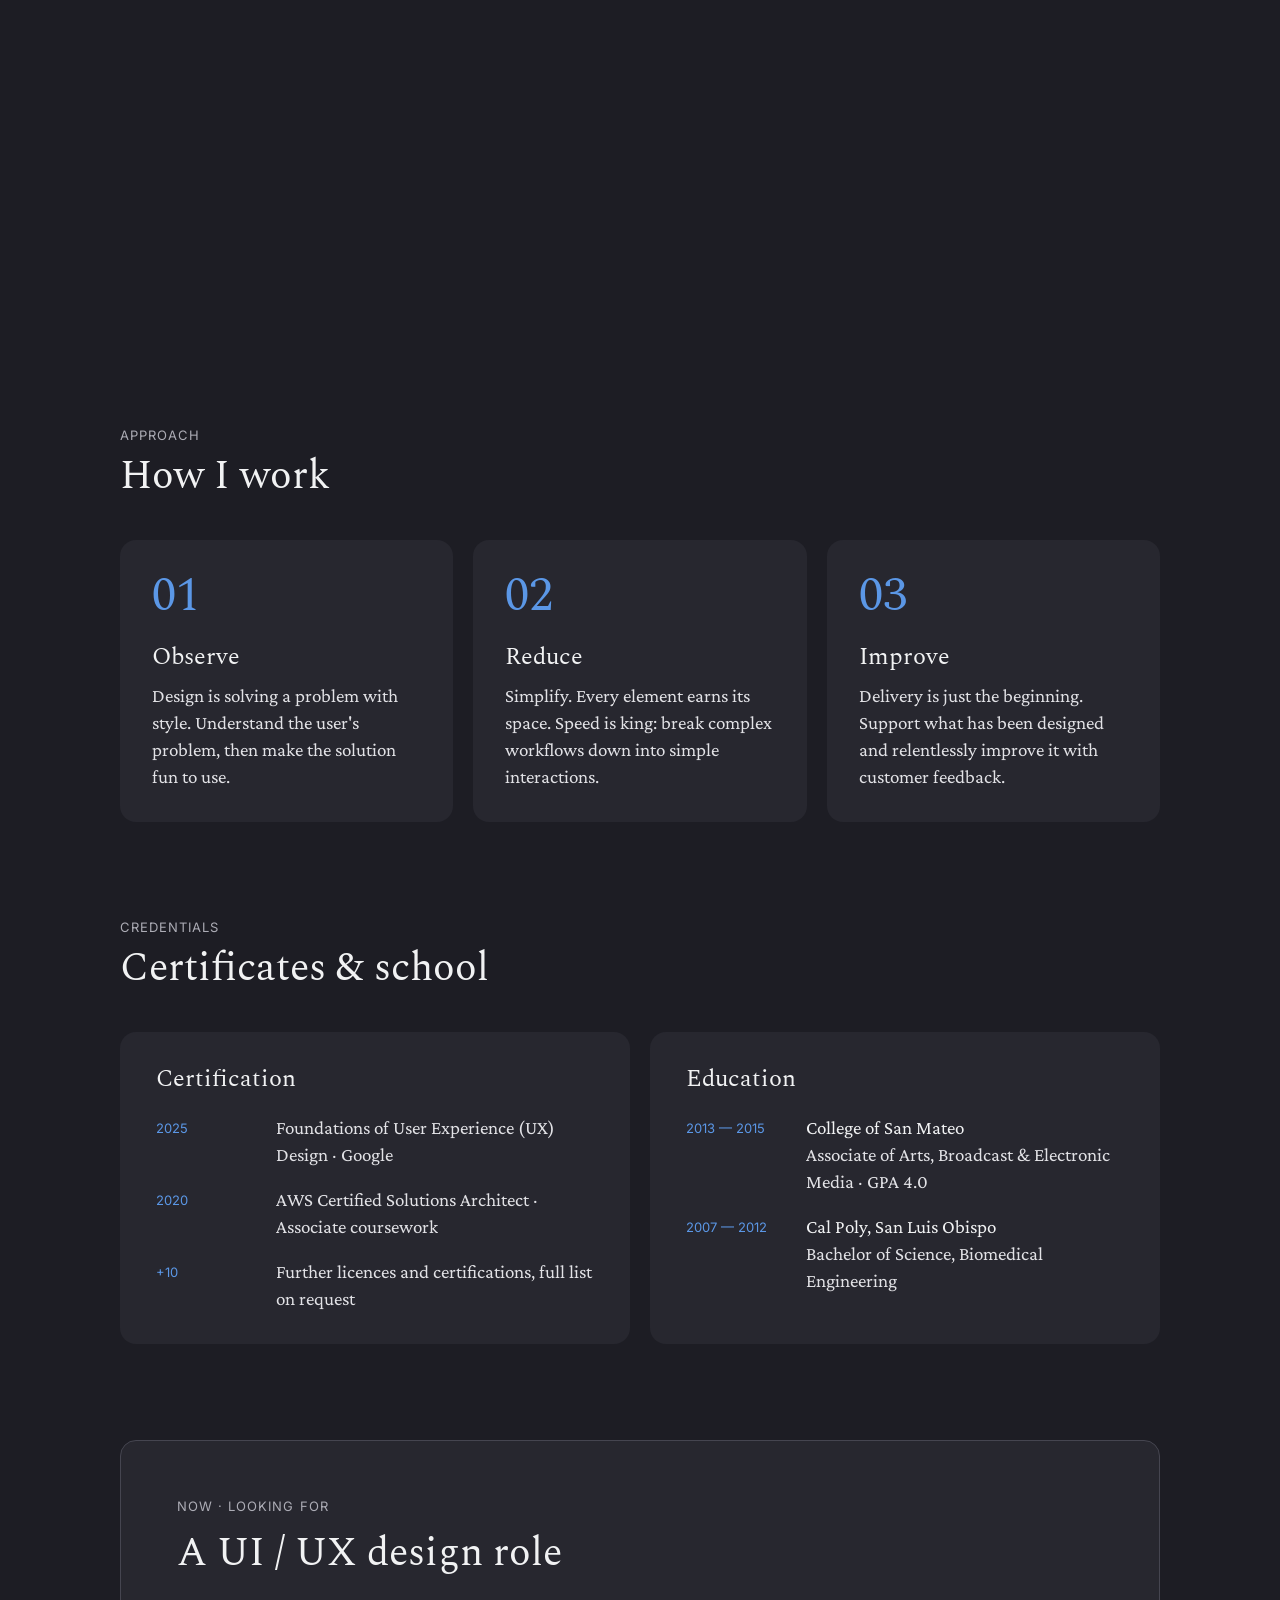
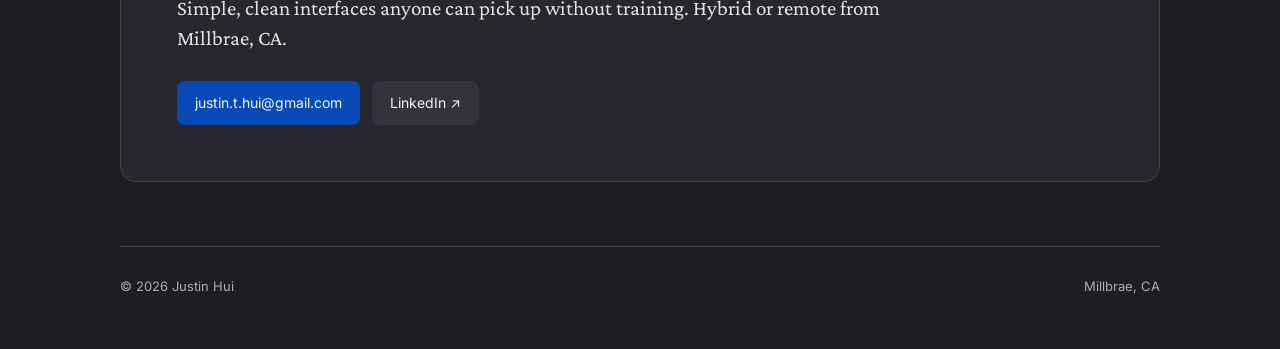
==== commit 99a1553c: "Turn the site into a scroll-driven timeline adventure The intro fades away on scroll and a top bar w" ====
--- a/index.html
+++ b/index.html
@@ -9,271 +9,213 @@
   <meta property="og:description" content="Operator interfaces for live broadcast, designed, deployed and supported.">
   <meta property="og:type" content="website">
   <meta name="theme-color" content="#1D1D24">
-  <link rel="icon" href="data:image/svg+xml,%3Csvg xmlns='http://www.w3.org/2000/svg' viewBox='0 0 64 64'%3E%3Crect width='64' height='64' rx='14' fill='%2327272F'/%3E%3Ctext x='32' y='42' text-anchor='middle' font-family='Georgia,serif' font-size='28' fill='%23F1F2F3'%3EJH%3C/text%3E%3C/svg%3E">
+  <link rel="icon" href="data:image/svg+xml,%3Csvg xmlns='http://www.w3.org/2000/svg' viewBox='0 0 64 64'%3E%3Crect width='64' height='64' rx='32' fill='%2327272F'/%3E%3Ctext x='32' y='42' text-anchor='middle' font-family='Georgia,serif' font-size='26' fill='%23F1F2F3'%3EJH%3C/text%3E%3C/svg%3E">
   <link rel="preconnect" href="https://fonts.googleapis.com">
   <link rel="preconnect" href="https://fonts.gstatic.com" crossorigin>
   <link rel="stylesheet" href="https://fonts.googleapis.com/css2?family=Spectral:ital,wght@0,400;1,400&family=Crimson+Pro:ital@0;1&family=Inter:wght@400;500&display=swap">
   <link rel="stylesheet" href="styles.css">
 </head>
 <body>
-  <a class="skip" href="#main">Skip to content</a>
-
-  <header class="nav">
-    <div class="wrap nav__inner">
-      <a class="mono" href="#top" aria-label="Justin Hui, home">JH</a>
-      <nav aria-label="Sections">
-        <ul class="nav__links">
-          <li><a href="#timeline">Timeline</a></li>
-          <li><a href="#work">Work</a></li>
-          <li><a href="#experience">Experience</a></li>
-          <li><a href="#approach">Approach</a></li>
-          <li><a href="#toolset">Toolset</a></li>
-        </ul>
-      </nav>
-      <a class="btn btn--primary nav__cta" href="#contact">Contact</a>
+  <a class="skip" href="#after">Skip the timeline</a>
+
+  <!-- Contact: the only control visible from the start -->
+  <a class="btn btn--primary contact-fab" href="#contact">Contact me</a>
+
+  <!-- Top bar: fades in once the intro scrolls away -->
+  <header class="bar" data-bar>
+    <div class="bar__inner">
+      <a class="brand" href="#top" aria-label="Back to the start">
+        <span class="avatar avatar--sm" data-avatar></span>
+        <span class="brand__text">
+          <span class="brand__name" data-name></span>
+          <span class="brand__role" data-role></span>
+        </span>
+      </a>
+
+      <div class="bar__timeline">
+        <button class="step step--icon" type="button" data-step="-1" aria-label="Earlier milestone">←</button>
+        <div class="track" data-track>
+          <div class="track__line" aria-hidden="true"></div>
+          <div class="track__fill" aria-hidden="true" data-fill></div>
+          <div class="track__stops" data-stops></div>
+          <div class="handle" data-handle role="slider" tabindex="0" aria-label="Career timeline">
+            <svg aria-hidden="true" width="14" height="14" viewBox="0 0 24 24" fill="none" stroke="#1D1D24" stroke-width="2.4" stroke-linecap="round" stroke-linejoin="round"><path d="M9 6l-6 6 6 6M15 6l6 6-6 6"/></svg>
+          </div>
+        </div>
+        <button class="step step--icon" type="button" data-step="1" aria-label="Later milestone">→</button>
+      </div>
     </div>
   </header>
 
-  <main id="main">
-    <!-- HERO -->
-    <section class="hero wrap" id="top">
-      <p class="eyebrow">Interface designer · Broadcast control systems</p>
-      <h1 class="hero__title">Justin Hui</h1>
-      <p class="hero__lede">I design, build and support the operator interfaces that live broadcast relies on, for control rooms where speed and reliability matter most.</p>
-      <dl class="stats">
-        <div><dt>Years live</dt><dd>11</dd></div>
-        <div><dt>Facilities</dt><dd>15+</dd></div>
-        <div><dt>UX cert</dt><dd>2025</dd></div>
-      </dl>
-      <p class="hero__meta">Millbrae, CA · Hybrid / remote</p>
-    </section>
-
-    <!-- CAREER SCRUBBER (from the mockup) -->
-    <section class="scrubber wrap" id="timeline" aria-labelledby="scrub-title">
-      <div class="scrubber__head">
-        <div class="scrubber__titles">
-          <h2 id="scrub-title" class="h-display">Justin Hui, 2015 to now</h2>
-          <p class="sub">Drag the handle along the line, or use the arrows.</p>
-        </div>
-        <div class="scrubber__steps">
-          <button class="step" type="button" data-step="-1">← Earlier</button>
-          <button class="step" type="button" data-step="1">Later →</button>
+  <main>
+    <!-- The scrolling story: intro, then the timeline driven by scroll -->
+    <div class="story" id="top" data-story>
+      <div class="story__sticky">
+
+        <!-- 1. Intro -->
+        <section class="intro" data-intro aria-labelledby="intro-name">
+          <div class="intro__inner">
+            <span class="avatar avatar--lg" data-avatar></span>
+            <p class="eyebrow" data-role></p>
+            <h1 class="intro__name" id="intro-name" data-name></h1>
+            <p class="intro__lede">I design, build and support the operator interfaces that live broadcast relies on, for control rooms where speed and reliability matter most.</p>
+            <p class="intro__profile">Over ten years inside live production (cameras, replay, routing), now shipping custom operator interfaces for facilities where speed and reliability are critical. I stay with the user the whole way: planning with operators, modelling workflows, designing and coding the interfaces, and supporting them on air.</p>
+            <dl class="stats">
+              <div><dt>Years live</dt><dd>11</dd></div>
+              <div><dt>Facilities</dt><dd>15+</dd></div>
+              <div><dt>UX cert</dt><dd>2025</dd></div>
+            </dl>
+            <p class="intro__meta">Millbrae, CA · Hybrid / remote</p>
+          </div>
+          <div class="scroll-cue" aria-hidden="true">
+            <span>Scroll to start the timeline</span>
+            <svg width="18" height="18" viewBox="0 0 24 24" fill="none" stroke="currentColor" stroke-width="2" stroke-linecap="round" stroke-linejoin="round"><path d="M12 5v14M6 13l6 6 6-6"/></svg>
+          </div>
+        </section>
+
+        <!-- 2. Timeline stage: main window + sidebar -->
+        <div class="stage" data-stage>
+          <section class="main" aria-label="Timeline milestone">
+            <div class="main__top">
+              <article class="milestone" aria-live="polite" data-card>
+                <span class="meta" data-cur-meta></span>
+                <h2 class="milestone__title" data-cur-title></h2>
+                <p class="milestone__body" data-cur-body></p>
+                <div class="projects" data-projects-wrap>
+                  <h3 class="label">Projects</h3>
+                  <ul class="projects__list" data-projects></ul>
+                </div>
+                <div class="milestone__cta" data-cta hidden>
+                  <a class="btn btn--primary" data-email></a>
+                  <a class="btn" data-linkedin target="_blank" rel="noopener">LinkedIn ↗</a>
+                </div>
+              </article>
+              <div class="bigyear" aria-hidden="true" data-year></div>
+            </div>
+
+            <section class="collections" data-collections aria-label="Collections">
+              <div class="panel__head">
+                <h3 class="label">Collections</h3>
+                <span class="meta" data-got></span>
+              </div>
+              <div class="badges" data-badges></div>
+            </section>
+          </section>
+
+          <aside class="sidebar" data-sidebar aria-label="Collected so far">
+            <div class="sidebar__head">
+              <h2 class="h-card">Collected</h2>
+              <button class="sidebar__close" type="button" data-drawer-close aria-label="Close collection">✕</button>
+            </div>
+
+            <section class="panel">
+              <div class="panel__head">
+                <h3 class="label">Interfaces in production</h3>
+                <span class="count" data-count="clients"></span>
+              </div>
+              <ul class="chips" data-list="clients"></ul>
+              <p class="empty" data-empty="clients">Scroll on to collect the facilities running my interfaces.</p>
+            </section>
+
+            <section class="panel">
+              <div class="panel__head">
+                <h3 class="label">Tool kit</h3>
+                <span class="count" data-count="tools"></span>
+              </div>
+              <div class="toolkit">
+                <div class="toolkit__group"><h4 class="sublabel">Interface</h4><ul class="chips" data-list="interface"></ul></div>
+                <div class="toolkit__group"><h4 class="sublabel">Creative</h4><ul class="chips" data-list="creative"></ul></div>
+                <div class="toolkit__group"><h4 class="sublabel">Systems</h4><ul class="chips" data-list="systems"></ul></div>
+              </div>
+            </section>
+
+            <section class="panel">
+              <div class="panel__head">
+                <h3 class="label">Case studies</h3>
+                <span class="count" data-count="cases"></span>
+              </div>
+              <div class="cases" data-cases></div>
+            </section>
+          </aside>
         </div>
       </div>
-
-      <div class="track" data-track>
-        <div class="track__line" aria-hidden="true"></div>
-        <div class="track__fill" aria-hidden="true" data-fill></div>
-        <div class="track__stops" data-stops></div>
-        <div class="handle" data-handle role="slider" tabindex="0"
-             aria-label="Career timeline" aria-valuemin="2015" aria-valuemax="2026">
-          <svg aria-hidden="true" width="18" height="18" viewBox="0 0 24 24" fill="none" stroke="#1D1D24" stroke-width="2" stroke-linecap="round" stroke-linejoin="round"><path d="M9 6l-6 6 6 6M15 6l6 6-6 6"/></svg>
-        </div>
-      </div>
-
-      <div class="scrubber__body">
-        <article class="milestone" aria-live="polite">
-          <span class="meta" data-cur-meta></span>
-          <h3 class="milestone__title" data-cur-title></h3>
-          <p class="milestone__body" data-cur-body></p>
-        </article>
-        <div class="bigyear" aria-hidden="true" data-year></div>
-      </div>
-
-      <div class="collected" aria-label="Collected milestones">
-        <span class="meta" data-got></span>
-        <div class="badges" data-badges></div>
-      </div>
-    </section>
-
-    <!-- PROFILE -->
-    <section class="section wrap" id="profile" aria-labelledby="profile-title">
-      <div class="section__head">
-        <p class="eyebrow">01 · Profile</p>
-        <h2 id="profile-title" class="h-display">With the operator, start to finish</h2>
-      </div>
-      <div class="profile">
-        <p class="prose">I am a Senior Technical Architect who designs, builds and supports user interfaces relied upon in the fast-paced, live broadcast space. I spent over ten years inside live production (cameras, replay, routing) and now ship custom operator interfaces for facilities where speed and reliability are critical.</p>
-        <p class="prose">I stay with the user through the whole process: planning with operators, modelling workflows, designing and coding the interfaces, then delivering and supporting them on air.</p>
-      </div>
-
-      <div class="clients">
-        <div class="clients__head">
-          <h3 class="h-card">Interfaces in production</h3>
-          <span class="meta">Designed · deployed · supported</span>
-        </div>
-        <ul class="chips">
-          <li>NBC</li><li>FOX World Cup</li><li>MLB Network</li><li>YES Network</li><li>Scripps</li>
-          <li>Gravity Media</li><li>LMG</li><li>Monumental</li><li>Bell Centre</li><li>Kraft Sports</li>
-          <li>CA Assembly</li><li>Rogers Media</li><li>Dome Productions</li><li>MLB</li>
-          <li class="chip--muted">and more…</li>
-          <li class="chip--accent"><a href="#contact">Your team?</a></li>
-        </ul>
-      </div>
-    </section>
-
-    <!-- WORK -->
-    <section class="section wrap" id="work" aria-labelledby="work-title">
-      <div class="section__head">
-        <p class="eyebrow">02 · UI examples</p>
-        <h2 id="work-title" class="h-display">Selected interfaces</h2>
-        <p class="sub">Full case studies on request.</p>
-      </div>
-      <div class="work">
-        <figure class="card work__item">
-          <div class="work__shot"><img src="assets/img/proc-control.jpg" alt="Proc Control interface: a dark operator dashboard with rows of source buttons, fader strips and pinnable modules" loading="lazy" width="452" height="260"></div>
-          <figcaption>
-            <span class="tag">Modular</span>
-            <h3 class="h-card">Proc Control</h3>
-            <p>Designed for different formats and platforms, and built from pinnable modules so each operator can assemble their own custom dashboard.</p>
-          </figcaption>
-        </figure>
-        <figure class="card work__item">
-          <div class="work__shot"><img src="assets/img/panel-builder.jpg" alt="Routing panel builder: a hardware panel preview above a grid where operators drag buttons into a layout" loading="lazy" width="452" height="260"></div>
-          <figcaption>
-            <span class="tag">Visual</span>
-            <h3 class="h-card">Routing panel builder</h3>
-            <p>Lets operators create the layouts they want on the fly, turning a complicated multi-step process into a visual experience.</p>
-          </figcaption>
-        </figure>
-        <figure class="card work__item">
-          <div class="work__shot"><img src="assets/img/config-tool.jpg" alt="UI Framework welcome screen asking 'What would you like to do?' with six large task tiles" loading="lazy" width="452" height="260"></div>
-          <figcaption>
-            <span class="tag">Human-centred</span>
-            <h3 class="h-card">System configuration guide</h3>
-            <p>A configuration tool that doubles as a helper, pointing the user in the right direction and offering a hand through each step.</p>
-          </figcaption>
-        </figure>
-      </div>
-    </section>
-
-    <!-- EXPERIENCE -->
-    <section class="section wrap" id="experience" aria-labelledby="exp-title">
-      <div class="section__head">
-        <p class="eyebrow">03 · Experience</p>
-        <h2 id="exp-title" class="h-display">EVS Broadcast Equipment</h2>
-        <p class="sub">Nine years · 2017 to present</p>
-      </div>
-
-      <div class="roles">
-        <article class="role card">
-          <header class="role__head">
-            <div>
-              <h3 class="h-card">Senior Technical Architect</h3>
-              <span class="meta">EVS Broadcast Equipment · Remote</span>
-            </div>
-            <span class="when">May 2022 — Present</span>
-          </header>
-          <ul class="bullets">
-            <li>Designed, programmed and troubleshot critical operator interfaces running daily at numerous live broadcast facilities, from single-operator routing panels to full master-control configuration applications.</li>
-            <li>Turned operator workflows into human-centred designs: on-site consultation and review, panel design and iteration in Cerebrum Designer, hand-off and training, through to support.</li>
-            <li>Delivered advanced training on Cerebrum and Cerebrum Designer, breaking complex engineering and design concepts down into easily understood stories.</li>
-            <li>Consulted on end-to-end media infrastructure across news, sports, corporate tech, education, government and master control. Authored internal documentation and tools that carry a project from pre-sales through implementation to support.</li>
-          </ul>
-        </article>
-
-        <article class="role card">
-          <header class="role__head">
-            <div>
-              <h3 class="h-card">Solutions Architect</h3>
-              <span class="meta">EVS Broadcast Equipment · Burbank, CA</span>
-            </div>
-            <span class="when">Aug 2017 — May 2022</span>
-          </header>
-          <ul class="bullets">
-            <li>Shaped system architectures around customer requirements for Apple, Meta, Riot Games, NBC, ESPN and CBS: design drawings, tender responses, bills of material and quotations.</li>
-            <li>Designed and delivered product demos with the sales team, built the Cerebrum hardware and software interfaces those demos and internal trainings depended on, and carried customers through go-live and hand-over to support.</li>
-          </ul>
-        </article>
-      </div>
-
-      <div class="history">
-        <div class="history__head">
-          <h3 class="h-card">Broadcast history</h3>
-          <span class="when">2015 — 2017</span>
-        </div>
-        <ul class="history__list">
-          <li><strong>Video Operations Assistant</strong><span class="meta">San Francisco Giants</span><p>Control-room installation and maintenance, live broadcast systems, ballpark signage systems and gameday motion graphics.</p></li>
-          <li><strong>Technical Director / Video Engineer</strong><span class="meta">SAMMCO</span><p>Technical Director for the AT&amp;T Park SF Giants video-board show; camera operator, video shader, replay and graphics operator across Bay Area venues.</p></li>
-          <li><strong>Control Room Technician</strong><span class="meta">SAP Center A&amp;V</span><p>Technical Director, Chyron graphics and EVS replay for Sharks and Barracuda games.</p></li>
-          <li><strong>Assistant Video Engineer</strong><span class="meta">Stanford Athletics</span><p>Control room and facility engineering at Stanford Stadium, Maples Pavilion and associated venues; video-board content design and animation.</p></li>
-          <li><strong>WebEx Facilitator</strong><span class="meta">Cisco TV</span><p>Ran presenters and attendees through live streaming sessions.</p></li>
-        </ul>
-      </div>
-    </section>
-
-    <!-- APPROACH -->
-    <section class="section wrap" id="approach" aria-labelledby="approach-title">
-      <div class="section__head">
-        <p class="eyebrow">04 · Approach</p>
-        <h2 id="approach-title" class="h-display">How I work</h2>
-      </div>
-      <ol class="approach">
-        <li class="card"><span class="approach__num">01</span><h3 class="h-card">Observe</h3><p>Design is solving a problem with style. Understand the user's problem, then make the solution fun to use.</p></li>
-        <li class="card"><span class="approach__num">02</span><h3 class="h-card">Reduce</h3><p>Simplify. Every element earns its space. Speed is king: break complex workflows down into simple interactions.</p></li>
-        <li class="card"><span class="approach__num">03</span><h3 class="h-card">Improve</h3><p>Delivery is just the beginning. Support what has been designed and relentlessly improve it with customer feedback.</p></li>
-      </ol>
-    </section>
-
-    <!-- TOOLSET / CERTS / EDUCATION -->
-    <section class="section wrap" id="toolset" aria-labelledby="tools-title">
-      <div class="section__head">
-        <p class="eyebrow">05 · Toolset</p>
-        <h2 id="tools-title" class="h-display">Tools, certificates, school</h2>
-      </div>
-      <div class="tools">
-        <div class="tools__group">
-          <h3 class="meta">Interface</h3>
-          <ul class="chips"><li>Cerebrum Designer</li><li>Panel prototyping</li><li>Hardware panels</li><li>Workflow mapping</li></ul>
-        </div>
-        <div class="tools__group">
-          <h3 class="meta">Creative</h3>
-          <ul class="chips"><li>Figma</li><li>Photoshop</li><li>After Effects</li><li>Premiere Pro</li></ul>
-        </div>
-        <div class="tools__group">
-          <h3 class="meta">Systems</h3>
-          <ul class="chips"><li>Git</li><li>Bitbucket</li><li>Jira</li><li>Microsoft D365</li><li>Cerebrum</li><li>Visio</li><li>Neuron</li><li>IP Director</li><li>LSM / XT-VIA</li></ul>
-        </div>
-      </div>
-
-      <div class="creds">
-        <div class="card creds__col">
-          <h3 class="h-card">Certification</h3>
-          <dl class="timeline-list">
-            <div><dt>2025</dt><dd>Foundations of User Experience (UX) Design · Google</dd></div>
-            <div><dt>2020</dt><dd>AWS Certified Solutions Architect · Associate coursework</dd></div>
-            <div><dt>+10</dt><dd>Further licences and certifications, full list on request</dd></div>
-          </dl>
-        </div>
-        <div class="card creds__col">
-          <h3 class="h-card">Education</h3>
-          <dl class="timeline-list">
-            <div><dt>2013 — 2015</dt><dd><strong>College of San Mateo</strong><br>Associate of Arts, Broadcast &amp; Electronic Media · GPA 4.0</dd></div>
-            <div><dt>2007 — 2012</dt><dd><strong>Cal Poly, San Luis Obispo</strong><br>Bachelor of Science, Biomedical Engineering</dd></div>
-          </dl>
-        </div>
-      </div>
-    </section>
-
-    <!-- CONTACT -->
-    <section class="contact wrap" id="contact" aria-labelledby="contact-title">
-      <div class="card contact__card">
-        <p class="eyebrow">Now · Looking for</p>
-        <h2 id="contact-title" class="h-display">A UI / UX design role</h2>
-        <p class="prose">Simple, clean interfaces anyone can pick up without training. Hybrid or remote from Millbrae, CA.</p>
-        <div class="contact__actions">
-          <a class="btn btn--primary" href="mailto:justin.t.hui@gmail.com">justin.t.hui@gmail.com</a>
-          <a class="btn" href="https://www.linkedin.com/in/justinhui12" target="_blank" rel="noopener">LinkedIn ↗</a>
-        </div>
-      </div>
-    </section>
+    </div>
+
+    <!-- Mobile: the sidebar becomes a pull-up drawer -->
+    <button class="drawer-toggle" type="button" data-drawer-open aria-label="Open collection">
+      <span>Collection</span><span class="drawer-toggle__n" data-total>0</span>
+    </button>
+
+    <!-- After the timeline -->
+    <div id="after">
+      <section class="section wrap" id="approach" aria-labelledby="approach-title">
+        <div class="section__head">
+          <p class="eyebrow">Approach</p>
+          <h2 id="approach-title" class="h-display">How I work</h2>
+        </div>
+        <ol class="approach">
+          <li class="card"><span class="approach__num">01</span><h3 class="h-card">Observe</h3><p>Design is solving a problem with style. Understand the user's problem, then make the solution fun to use.</p></li>
+          <li class="card"><span class="approach__num">02</span><h3 class="h-card">Reduce</h3><p>Simplify. Every element earns its space. Speed is king: break complex workflows down into simple interactions.</p></li>
+          <li class="card"><span class="approach__num">03</span><h3 class="h-card">Improve</h3><p>Delivery is just the beginning. Support what has been designed and relentlessly improve it with customer feedback.</p></li>
+        </ol>
+      </section>
+
+      <section class="section wrap" id="school" aria-labelledby="school-title">
+        <div class="section__head">
+          <p class="eyebrow">Credentials</p>
+          <h2 id="school-title" class="h-display">Certificates &amp; school</h2>
+        </div>
+        <div class="creds">
+          <div class="card creds__col">
+            <h3 class="h-card">Certification</h3>
+            <dl class="timeline-list">
+              <div><dt>2025</dt><dd>Foundations of User Experience (UX) Design · Google</dd></div>
+              <div><dt>2020</dt><dd>AWS Certified Solutions Architect · Associate coursework</dd></div>
+              <div><dt>+10</dt><dd>Further licences and certifications, full list on request</dd></div>
+            </dl>
+          </div>
+          <div class="card creds__col">
+            <h3 class="h-card">Education</h3>
+            <dl class="timeline-list">
+              <div><dt>2013 — 2015</dt><dd><strong>College of San Mateo</strong><br>Associate of Arts, Broadcast &amp; Electronic Media · GPA 4.0</dd></div>
+              <div><dt>2007 — 2012</dt><dd><strong>Cal Poly, San Luis Obispo</strong><br>Bachelor of Science, Biomedical Engineering</dd></div>
+            </dl>
+          </div>
+        </div>
+      </section>
+
+      <section class="contact wrap" id="contact" aria-labelledby="contact-title">
+        <div class="card contact__card">
+          <p class="eyebrow">Now · Looking for</p>
+          <h2 id="contact-title" class="h-display">A UI / UX design role</h2>
+          <p class="prose">Simple, clean interfaces anyone can pick up without training. Hybrid or remote from Millbrae, CA.</p>
+          <div class="contact__actions">
+            <a class="btn btn--primary" data-email></a>
+            <a class="btn" data-linkedin target="_blank" rel="noopener">LinkedIn ↗</a>
+          </div>
+        </div>
+      </section>
+
+      <footer class="footer wrap">
+        <span>© <span data-yr>2026</span> Justin Hui</span>
+        <span>Millbrae, CA</span>
+      </footer>
+    </div>
   </main>
 
-  <footer class="footer wrap">
-    <span>© <span data-yr>2026</span> Justin Hui</span>
-    <span>Millbrae, CA</span>
-  </footer>
-
+  <!-- Case study viewer -->
+  <dialog class="viewer" data-viewer aria-labelledby="viewer-title">
+    <form method="dialog"><button class="viewer__close" aria-label="Close">✕</button></form>
+    <div class="viewer__shot" data-viewer-shot></div>
+    <div class="viewer__body">
+      <span class="tag" data-viewer-tag></span>
+      <h2 class="h-card" id="viewer-title" data-viewer-title></h2>
+      <p data-viewer-blurb></p>
+      <span class="meta" data-viewer-when></span>
+    </div>
+  </dialog>
+
+  <script src="data.js"></script>
   <script src="script.js"></script>
 </body>
 </html>
--- a/styles.css
+++ b/styles.css
@@ -1,15 +1,15 @@
 /* Design tokens taken from the "Career scrubber" mockup */
 :root {
-  --bg: #1D1D24;          /* layer-0 */
-  --card: #27272F;        /* layer-1 */
-  --card-2: #333340;      /* layer-2 */
-  --line: #454550;        /* separator */
+  --bg: #1D1D24;
+  --card: #27272F;
+  --card-2: #333340;
+  --line: #454550;
   --dot-off: #5E5E68;
   --muted-2: #85858E;
-  --muted: #ACACB5;       /* foreground-subtle */
+  --muted: #ACACB5;
   --body: #E2E2E6;
-  --fg: #F1F2F3;          /* foreground */
-  --accent: #5B97E6;      /* blue-300 */
+  --fg: #F1F2F3;
+  --accent: #5B97E6;
   --link: #95BDF1;
   --link-hover: #C9DDF9;
   --primary: #084AB5;
@@ -22,14 +22,19 @@
 
   --wrap: 1040px;
   --gutter: 120px;
+  --pad: 32px;          /* stage side padding */
+  --bar-h: 88px;
+  --side-w: 380px;
   --r-lg: 16px;
   --r-md: 10px;
   --r-sm: 8px;
 }
+@media (max-width: 1280px) { :root { --gutter: 64px; --pad: 24px; --side-w: 340px; } }
+@media (max-width: 900px)  { :root { --bar-h: 124px; } }
+@media (max-width: 720px)  { :root { --gutter: 16px; --pad: 16px; } }
 
 *, *::before, *::after { box-sizing: border-box; }
-html { scroll-behavior: smooth; scroll-padding-top: 88px; }
-@media (prefers-reduced-motion: reduce) { html { scroll-behavior: auto; } }
+html { scroll-padding-top: 24px; overflow-x: clip; }
 body {
   margin: 0;
   background: var(--bg);
@@ -44,23 +49,20 @@
 a:hover { color: var(--link-hover); }
 img { max-width: 100%; display: block; }
 :focus-visible { outline: 2px solid var(--accent); outline-offset: 3px; }
+[hidden] { display: none !important; }
 
 .wrap { width: min(var(--wrap), 100% - 2 * var(--gutter)); margin-inline: auto; }
-@media (max-width: 1280px) { :root { --gutter: 64px; } }
-@media (max-width: 720px)  { :root { --gutter: 16px; } }
-
 .skip { position: absolute; left: -9999px; top: 8px; z-index: 100; background: var(--fg); color: var(--bg); padding: 8px 14px; border-radius: var(--r-sm); font-family: var(--f-ui); font-size: 14px; }
 .skip:focus { left: 16px; }
 
 /* Type */
-.eyebrow, .meta, .sub, .when, .tag {
-  font-family: var(--f-ui);
-  color: var(--muted);
-}
+.eyebrow, .meta, .sub, .tag, .label, .sublabel, .count { font-family: var(--f-ui); color: var(--muted); }
 .eyebrow { margin: 0; font-size: 13px; line-height: 18px; letter-spacing: .08em; text-transform: uppercase; }
 .meta { font-size: 13px; line-height: 18px; }
-.sub  { margin: 0; font-size: 16px; line-height: 24px; }
-.when { font-size: 13px; line-height: 18px; white-space: nowrap; }
+.label { margin: 0; font-size: 12px; line-height: 16px; font-weight: 500; letter-spacing: .1em; text-transform: uppercase; color: var(--fg); }
+.sublabel { margin: 0 0 8px; font-size: 11px; line-height: 14px; letter-spacing: .1em; text-transform: uppercase; font-weight: 400; }
+.count { font-size: 12px; line-height: 16px; font-variant-numeric: tabular-nums; }
+.tag { font-size: 11px; line-height: 14px; letter-spacing: .1em; text-transform: uppercase; color: var(--accent); }
 .h-display { margin: 0; font-family: var(--f-display); font-weight: 400; font-size: 40px; line-height: 46px; }
 .h-card { margin: 0; font-family: var(--f-display); font-weight: 400; font-size: 24px; line-height: 30px; }
 .prose { margin: 0; color: var(--body); max-width: 62ch; }
@@ -71,110 +73,179 @@
 
 /* Buttons */
 .step, .btn {
-  font-family: var(--f-ui);
-  font-size: 14px;
-  min-height: 44px;
-  padding: 0 18px;
-  border-radius: var(--r-sm);
-  border: 0;
-  cursor: pointer;
-  background: var(--card-2);
-  color: var(--fg);
-  display: inline-flex;
-  align-items: center;
-  justify-content: center;
-  text-decoration: none;
-  transition: background .15s;
+  font-family: var(--f-ui); font-size: 14px;
+  min-height: 44px; padding: 0 18px;
+  border-radius: var(--r-sm); border: 0; cursor: pointer;
+  background: var(--card-2); color: var(--fg);
+  display: inline-flex; align-items: center; justify-content: center;
+  text-decoration: none; transition: background .15s;
 }
 .step:hover, .btn:hover { background: var(--line); color: var(--fg); }
-.step:disabled { opacity: .4; cursor: default; background: var(--card-2); }
+.step:disabled { opacity: .35; cursor: default; background: var(--card-2); }
+.step--icon { width: 40px; min-height: 40px; padding: 0; font-size: 16px; flex: none; }
 .btn--primary { background: var(--primary); }
 .btn--primary:hover { background: var(--primary-hover); }
-
 .card { background: var(--card); border-radius: var(--r-lg); }
 
-/* Nav */
-.nav {
-  position: sticky; top: 0; z-index: 20;
-  background: rgba(29, 29, 36, .86);
-  backdrop-filter: blur(10px);
-  -webkit-backdrop-filter: blur(10px);
-  border-bottom: 1px solid transparent;
-  transition: border-color .2s;
-}
-.nav.is-stuck { border-bottom-color: var(--line); }
-.nav__inner { display: flex; align-items: center; gap: 24px; height: 72px; }
-.mono {
-  font-family: var(--f-display); font-size: 20px; text-decoration: none; color: var(--fg);
-  width: 44px; height: 44px; border-radius: var(--r-md); background: var(--card);
-  display: grid; place-items: center;
-}
-.mono:hover { color: var(--fg); background: var(--card-2); }
-.nav nav { flex: 1; }
-.nav__links { list-style: none; margin: 0; padding: 0; display: flex; gap: 4px; }
-.nav__links a {
-  font-family: var(--f-ui); font-size: 14px; color: var(--muted); text-decoration: none;
-  padding: 8px 12px; border-radius: var(--r-sm); display: block;
-}
-.nav__links a:hover, .nav__links a.is-active { color: var(--fg); background: var(--card); }
-@media (max-width: 720px) { .nav__links { display: none; } }
-
-/* Hero */
-.hero { padding: 96px 0 48px; }
-.hero__title { margin: 16px 0 24px; font-family: var(--f-display); font-weight: 400; font-size: clamp(56px, 10vw, 120px); line-height: 1; letter-spacing: -.01em; }
-.hero__lede { margin: 0; font-size: clamp(22px, 2.4vw, 28px); line-height: 1.4; color: var(--body); max-width: 30ch; }
-.hero__meta { margin: 32px 0 0; font-family: var(--f-ui); font-size: 13px; color: var(--muted); }
-.stats { display: flex; gap: 48px; margin: 48px 0 0; padding: 24px 0 0; border-top: 1px solid var(--line); }
-.stats div { display: flex; flex-direction: column-reverse; gap: 4px; }
-.stats dt { font-family: var(--f-ui); font-size: 12px; letter-spacing: .08em; text-transform: uppercase; color: var(--muted); }
-.stats dd { margin: 0; font-family: var(--f-display); font-size: 48px; line-height: 1; }
-@media (max-width: 720px) { .hero { padding-top: 56px; } .stats { gap: 28px; } .stats dd { font-size: 36px; } }
-
-/* ===== Career scrubber ===== */
-.scrubber { padding: 72px 0 40px; border-top: 1px solid var(--line); }
-.scrubber__head { display: flex; align-items: center; gap: 12px; }
-.scrubber__titles { flex-grow: 1; display: flex; flex-direction: column; gap: 4px; }
-.scrubber__steps { display: flex; gap: 12px; }
-
-.track { position: relative; height: 72px; margin-top: 64px; touch-action: none; cursor: pointer; }
-.track__line, .track__fill { position: absolute; left: 0; top: 23px; height: 2px; }
+/* Avatar (photo circle; falls back to initials) */
+.avatar {
+  flex: none; border-radius: 50%; overflow: hidden;
+  background: var(--card-2); color: var(--fg);
+  display: grid; place-items: center; font-family: var(--f-display);
+  box-shadow: 0 0 0 2px var(--line);
+}
+.avatar img { width: 100%; height: 100%; object-fit: cover; }
+.avatar--sm { width: 48px; height: 48px; font-size: 18px; }
+.avatar--lg { width: 96px; height: 96px; font-size: 34px; margin-bottom: 28px; }
+
+/* ===== Fixed chrome ===== */
+.contact-fab { position: fixed; top: 22px; right: var(--pad); z-index: 40; box-shadow: 0 6px 18px var(--shadow); }
+
+.bar {
+  position: fixed; inset: 0 0 auto 0; z-index: 30; height: var(--bar-h);
+  pointer-events: none;
+}
+.bar::before { /* background fades in separately from the contact button */
+  content: ""; position: absolute; inset: 0;
+  background: rgba(29, 29, 36, .92); backdrop-filter: blur(10px); -webkit-backdrop-filter: blur(10px);
+  border-bottom: 1px solid var(--line);
+  opacity: var(--bar-p, 0);
+}
+.bar__inner {
+  position: relative; height: 100%;
+  display: flex; align-items: center; gap: 32px;
+  padding: 0 calc(var(--pad) + 140px) 0 var(--pad);
+  opacity: var(--bar-p, 0);
+  transform: translateY(calc((1 - var(--bar-p, 0)) * -16px));
+}
+.bar.is-live { pointer-events: auto; }
+.brand { display: flex; align-items: center; gap: 12px; text-decoration: none; color: var(--fg); flex: none; }
+.brand:hover { color: var(--fg); }
+.brand__text { display: flex; flex-direction: column; }
+.brand__name { font-family: var(--f-display); font-size: 20px; line-height: 24px; }
+.brand__role { font-family: var(--f-ui); font-size: 12px; line-height: 16px; color: var(--muted); }
+.bar__timeline { flex: 1; display: flex; align-items: center; gap: 20px; min-width: 0; }
+
+/* Timeline track (in the bar) */
+.track { position: relative; flex: 1; height: 48px; touch-action: none; cursor: pointer; margin-top: 4px; }
+.track__line, .track__fill { position: absolute; left: 0; top: 17px; height: 2px; }
 .track__line { right: 0; background: var(--line); }
 .track__fill { width: 0; background: var(--accent); }
 .track__stops { position: absolute; inset: 0; pointer-events: none; }
-.dot { position: absolute; top: 18px; width: 12px; height: 12px; margin-left: -6px; border-radius: 50%; background: var(--dot-off); transition: background .15s; }
+.dot { position: absolute; top: 13px; width: 10px; height: 10px; margin-left: -5px; border-radius: 50%; background: var(--dot-off); transition: background .15s; }
 .dot.is-past { background: var(--accent); }
-.yr { position: absolute; top: 48px; width: 52px; margin-left: -26px; text-align: center; font-family: var(--f-ui); font-size: 12px; line-height: 16px; color: var(--muted-2); }
+.yr { position: absolute; top: 32px; width: 44px; margin-left: -22px; text-align: center; font-family: var(--f-ui); font-size: 11px; line-height: 14px; color: var(--muted-2); }
 .yr.is-on { color: var(--fg); }
 .handle {
   position: absolute; left: 0; top: 0;
-  width: 48px; height: 48px; margin-left: -24px;
+  width: 36px; height: 36px; margin-left: -18px;
   border-radius: 50%; background: var(--fg);
   box-shadow: 0 6px 18px var(--shadow);
   display: flex; align-items: center; justify-content: center;
   z-index: 5; cursor: grab; touch-action: none; user-select: none;
 }
 .handle:active, .track.is-dragging .handle { cursor: grabbing; }
-.track:not(.is-dragging) .handle, .track:not(.is-dragging) .track__fill { transition: left .25s ease, width .25s ease; }
-@media (prefers-reduced-motion: reduce) { .track .handle, .track .track__fill { transition: none !important; } }
-
-.scrubber__body { display: flex; gap: 40px; margin-top: 40px; align-items: stretch; }
+
+@media (max-width: 900px) {
+  .contact-fab { top: 14px; min-height: 40px; padding: 0 14px; font-size: 13px; }
+  .bar__inner { flex-direction: column; align-items: stretch; justify-content: center; gap: 10px; padding: 12px var(--pad); }
+  .brand { padding-right: 130px; min-height: 40px; }
+  .avatar--sm { width: 40px; height: 40px; font-size: 15px; }
+  .brand__name { font-size: 18px; }
+  .bar__timeline { gap: 14px; }
+  .step--icon { width: 36px; min-height: 36px; }
+}
+@media (max-width: 480px) {
+  .brand__role { display: none; }
+  .yr { font-size: 10px; width: 32px; margin-left: -16px; }
+  .yr[data-i="3"] { margin-left: -26px; }
+  .yr[data-i="4"] { margin-left: -6px; }
+}
+
+/* ===== Story (scroll-driven) ===== */
+.story { position: relative; } /* height is set in script.js */
+.story__sticky { position: sticky; top: 0; height: 100vh; height: 100dvh; overflow: hidden; }
+
+.intro {
+  position: absolute; inset: 0;
+  display: flex; flex-direction: column; justify-content: center;
+  padding: 96px var(--gutter) 72px;
+  opacity: calc(1 - var(--intro-p, 0));
+  transform: translateY(calc(var(--intro-p, 0) * -72px)) scale(calc(1 - var(--intro-p, 0) * .04));
+  transform-origin: 50% 0;
+}
+.intro.is-gone { visibility: hidden; }
+.intro__inner { width: min(var(--wrap), 100%); margin-inline: auto; }
+.intro__name { margin: 12px 0 20px; font-family: var(--f-display); font-weight: 400; font-size: clamp(56px, 9vw, 112px); line-height: 1; letter-spacing: -.01em; }
+.intro__lede { margin: 0; font-size: clamp(22px, 2.3vw, 28px); line-height: 1.4; color: var(--fg); max-width: 34ch; }
+.intro__profile { margin: 16px 0 0; color: var(--body); max-width: 62ch; }
+.intro__meta { margin: 20px 0 0; font-family: var(--f-ui); font-size: 13px; color: var(--muted); }
+.stats { display: flex; gap: 48px; margin: 32px 0 0; padding: 20px 0 0; border-top: 1px solid var(--line); }
+.stats div { display: flex; flex-direction: column-reverse; gap: 4px; }
+.stats dt { font-family: var(--f-ui); font-size: 12px; letter-spacing: .08em; text-transform: uppercase; color: var(--muted); }
+.stats dd { margin: 0; font-family: var(--f-display); font-size: 44px; line-height: 1; }
+.scroll-cue {
+  position: absolute; left: 50%; bottom: 24px; transform: translateX(-50%);
+  display: flex; flex-direction: column; align-items: center; gap: 6px;
+  font-family: var(--f-ui); font-size: 12px; color: var(--muted);
+}
+.scroll-cue svg { animation: nudge 1.6s ease-in-out infinite; }
+@keyframes nudge { 50% { transform: translateY(5px); } }
+@media (max-width: 720px) {
+  .intro { padding-top: 80px; padding-bottom: 88px; }
+  .scroll-cue { bottom: 16px; }
+  .avatar--lg { width: 72px; height: 72px; font-size: 26px; margin-bottom: 18px; }
+  .intro__profile { font-size: 17px; line-height: 25px; }
+  .stats { gap: 28px; margin-top: 24px; } .stats dd { font-size: 32px; }
+}
+@media (max-height: 760px) and (min-width: 721px) { .intro__profile { display: none; } }
+@media (max-height: 640px) { .intro__profile, .scroll-cue { display: none; } .avatar--lg { display: none; } }
+
+/* Stage = main window + sidebar */
+.stage {
+  position: absolute; inset: var(--bar-h) 0 0 0;
+  display: grid; grid-template-columns: minmax(0, 1fr) var(--side-w); gap: 24px;
+  padding: 24px var(--pad);
+  opacity: var(--stage-p, 0);
+  transform: translateY(calc((1 - var(--stage-p, 0)) * 40px));
+  pointer-events: none;
+}
+.stage.is-live { pointer-events: auto; }
+.main { display: flex; flex-direction: column; gap: 20px; min-height: 0; min-width: 0; }
+.main__top { flex: 1; display: flex; gap: 32px; min-height: 0; }
+
 .milestone {
-  flex: 0 1 700px; min-height: 280px;
+  flex: 0 1 720px; align-self: flex-start; max-height: 100%; overflow: hidden;
   padding: 32px 36px; background: var(--card); border-radius: var(--r-lg);
   display: flex; flex-direction: column; gap: 10px;
+  will-change: transform, opacity;
 }
 .milestone__title { margin: 0; font-family: var(--f-display); font-weight: 400; font-size: 34px; line-height: 40px; }
 .milestone__body { margin: 0; font-size: 21px; line-height: 30px; color: var(--body); }
-.bigyear { flex: 1; display: flex; align-items: flex-end; justify-content: flex-end; font-family: var(--f-display); font-size: 120px; line-height: 1; color: var(--fg); }
-
-.collected { margin-top: 60px; display: flex; flex-direction: column; gap: 10px; }
+.projects { margin-top: 14px; padding-top: 18px; border-top: 1px solid var(--line); display: flex; flex-direction: column; gap: 12px; }
+.projects__list { list-style: none; margin: 0; padding: 0; display: grid; grid-template-columns: repeat(auto-fill, minmax(220px, 1fr)); gap: 12px 24px; }
+.projects__list li { display: flex; flex-direction: column; gap: 2px; padding-left: 14px; border-left: 2px solid var(--accent); }
+.projects__list strong { font-family: var(--f-display); font-weight: 400; font-size: 18px; line-height: 24px; color: var(--fg); }
+.projects__list span { font-size: 17px; line-height: 23px; color: var(--muted); }
+.milestone__cta { display: flex; flex-wrap: wrap; gap: 12px; margin-top: 12px; }
+.bigyear { flex: 1; display: flex; align-items: flex-end; justify-content: flex-end; font-family: var(--f-display); font-size: 120px; line-height: 1; color: var(--fg); padding-bottom: 8px; }
+@media (max-width: 1240px) { .bigyear { display: none; } }
+
+.collections {
+  flex: none; padding: 18px 20px; border-radius: var(--r-lg);
+  background: var(--card); border: 1px solid var(--line);
+  display: flex; flex-direction: column; gap: 12px;
+  opacity: var(--coll-p, 0);
+  transform: translateY(calc((1 - var(--coll-p, 0)) * 28px));
+}
+.panel__head { display: flex; align-items: baseline; justify-content: space-between; gap: 12px; }
 .badges { display: flex; gap: 10px; }
 .badge {
-  flex: 1 1 0; min-height: 72px; padding: 10px 12px; border-radius: var(--r-md);
+  flex: 1 1 0; min-height: 64px; padding: 10px 12px; border-radius: var(--r-md);
   background: transparent; border: 1px dashed var(--line);
   display: flex; flex-direction: column; justify-content: space-between; gap: 6px;
   text-align: left; cursor: pointer; font: inherit; color: inherit;
-  transition: background .2s, border-color .2s;
+  transition: background .25s, border-color .25s;
 }
 .badge:hover { border-color: var(--muted-2); }
 .badge__yr { font-family: var(--f-ui); font-size: 11px; line-height: 14px; color: var(--muted); }
@@ -182,90 +253,113 @@
 .badge.is-have { background: var(--card-2); border-color: var(--accent); }
 .badge.is-have .badge__t { color: var(--fg); }
 
+/* Sidebar */
+.sidebar {
+  min-height: 0; overflow-y: auto; scroll-behavior: smooth; overscroll-behavior: contain;
+  display: flex; flex-direction: column; gap: 14px;
+  padding-right: 4px; scrollbar-width: thin; scrollbar-color: var(--line) transparent;
+}
+.sidebar__head { display: none; }
+.panel { background: var(--card); border-radius: var(--r-lg); padding: 16px 18px 18px; display: flex; flex-direction: column; gap: 12px; }
+.empty { margin: 0; font-size: 16px; line-height: 22px; color: var(--muted-2); font-style: italic; }
+
+.chips { list-style: none; margin: 0; padding: 0; display: flex; flex-wrap: wrap; gap: 6px; min-height: 0; }
+.chips li {
+  font-family: var(--f-ui); font-size: 11px; line-height: 14px; letter-spacing: .05em; text-transform: uppercase;
+  padding: 5px 9px; border-radius: 6px; background: var(--card-2); color: var(--body);
+  border: 1px solid transparent;
+}
+.chips li.chip--accent { background: transparent; border: 1px dashed var(--accent); padding: 0; }
+.chips li.chip--accent a { display: block; padding: 4px 9px; color: var(--accent); text-decoration: none; }
+.toolkit { display: flex; flex-direction: column; gap: 12px; }
+.toolkit__group .chips:empty::before { content: "—"; font-family: var(--f-ui); font-size: 12px; color: var(--dot-off); }
+
+/* Collecting animation */
+.is-new { animation: collect .6s cubic-bezier(.2, .8, .2, 1) both; }
+.is-leaving { animation: release .28s ease-in both; pointer-events: none; }
+@keyframes collect {
+  0%   { opacity: 0; transform: translateY(10px) scale(.85); border-color: var(--accent); }
+  60%  { opacity: 1; transform: none; border-color: var(--accent); box-shadow: 0 0 0 3px rgba(91, 151, 230, .25); }
+  100% { opacity: 1; transform: none; }
+}
+@keyframes release { to { opacity: 0; transform: translateY(6px) scale(.9); } }
+
+/* Case study thumbnails: fixed slots that fill as you go */
+.cases { display: grid; grid-template-columns: repeat(2, 1fr); gap: 10px; }
+.slot {
+  position: relative; aspect-ratio: 452 / 260; border-radius: var(--r-md);
+  border: 1px dashed var(--line); background: transparent; overflow: hidden;
+  padding: 0; font: inherit; color: inherit; cursor: default;
+  display: grid; place-items: center;
+}
+.slot__q { font-family: var(--f-display); font-size: 22px; color: var(--dot-off); }
+.slot__img { position: absolute; inset: 0; width: 100%; height: 100%; object-fit: cover; }
+.slot__cap {
+  position: absolute; inset: auto 0 0 0; padding: 18px 8px 6px; text-align: left;
+  font-family: var(--f-ui); font-size: 11px; line-height: 14px; color: var(--fg);
+  background: linear-gradient(transparent, rgba(16, 16, 18, .9));
+}
+.slot.is-filled { border: 1px solid var(--line); cursor: pointer; background: #101012; }
+.slot.is-filled:hover { border-color: var(--accent); }
+.slot.is-placeholder.is-filled { border: 1px dashed var(--accent); background: transparent; }
+.slot.is-placeholder .slot__cap { background: none; color: var(--accent); position: static; padding: 0 8px; text-align: center; font-size: 12px; }
+
+/* Mobile: sidebar becomes a drawer */
+.drawer-toggle { display: none; }
 @media (max-width: 900px) {
-  .scrubber__head { flex-wrap: wrap; }
-  .scrubber__titles { flex-basis: 100%; }
-  .scrubber__body { flex-direction: column-reverse; gap: 8px; }
-  .milestone { flex: none; min-height: 240px; }
-  .bigyear { font-size: 72px; justify-content: flex-start; }
-}
-@media (max-width: 720px) {
-  .scrubber { padding-top: 56px; }
-  .track { margin: 40px 20px 0; }
-  .handle { width: 40px; height: 40px; margin-left: -20px; top: 4px; }
-  .yr { font-size: 11px; width: 36px; margin-left: -18px; }
-  .yr[data-i="3"] { margin-left: -30px; } /* 2025 sits close to "Now": nudge apart */
-  .yr[data-i="4"] { margin-left: -8px; }
-  .milestone { padding: 24px; }
+  .stage { grid-template-columns: minmax(0, 1fr); padding-top: 16px; padding-bottom: 84px; }
+  .main { gap: 14px; }
+  .milestone { flex: 1 1 auto; min-width: 0; padding: 22px 22px; }
   .milestone__title { font-size: 28px; line-height: 34px; }
-  .milestone__body { font-size: 19px; line-height: 28px; }
-  .collected { margin-top: 32px; }
-  .badges { display: grid; grid-template-columns: repeat(2, 1fr); }
-  .badge:last-child { grid-column: span 2; }
-}
-
-/* Sections */
+  .milestone__body { font-size: 19px; line-height: 27px; }
+  .projects__list { grid-template-columns: 1fr; gap: 10px; }
+  .projects__list span { font-size: 16px; line-height: 21px; }
+  .collections { padding: 14px; }
+  .badges { overflow-x: auto; scrollbar-width: none; }
+  .badge { flex: 0 0 auto; min-width: 104px; min-height: 56px; }
+
+  .sidebar {
+    position: fixed; z-index: 50; inset: auto 0 0 0; height: min(78vh, 640px);
+    background: var(--bg); border-top: 1px solid var(--line); border-radius: 20px 20px 0 0;
+    padding: 16px var(--pad) 24px; box-shadow: 0 -12px 40px var(--shadow);
+    transform: translateY(105%); transition: transform .35s cubic-bezier(.2, .8, .2, 1);
+  }
+  .sidebar.is-open { transform: none; }
+  .sidebar__head { display: flex; align-items: center; justify-content: space-between; }
+  .sidebar__close { width: 40px; height: 40px; border-radius: 50%; border: 0; background: var(--card-2); color: var(--fg); font-size: 16px; cursor: pointer; }
+
+  .drawer-toggle {
+    position: fixed; z-index: 45; left: 50%; bottom: 16px; transform: translate(-50%, 20px);
+    display: inline-flex; align-items: center; gap: 10px;
+    min-height: 48px; padding: 0 8px 0 20px; border-radius: 999px; border: 1px solid var(--line);
+    background: var(--card); color: var(--fg); font-family: var(--f-ui); font-size: 14px; cursor: pointer;
+    box-shadow: 0 8px 24px var(--shadow);
+    opacity: 0; pointer-events: none; transition: opacity .3s, transform .3s;
+  }
+  .drawer-toggle.is-live { opacity: 1; pointer-events: auto; transform: translate(-50%, 0); }
+  .drawer-toggle__n { min-width: 32px; height: 32px; padding: 0 8px; border-radius: 999px; background: var(--primary); display: grid; place-items: center; font-variant-numeric: tabular-nums; }
+  .drawer-toggle.is-pulse .drawer-toggle__n { animation: pulse .6s ease; }
+  @keyframes pulse { 40% { transform: scale(1.25); background: var(--accent); } }
+}
+
+@media (prefers-reduced-motion: reduce) {
+  .is-new, .is-leaving, .scroll-cue svg, .drawer-toggle.is-pulse .drawer-toggle__n { animation-duration: 1ms !important; animation-iteration-count: 1 !important; }
+  .intro, .stage, .collections, .bar__inner { transform: none !important; }
+  .sidebar { transition: none; }
+}
+
+/* ===== After the timeline ===== */
 .section { padding: 96px 0 0; }
 .section__head { display: flex; flex-direction: column; gap: 10px; margin-bottom: 40px; }
 @media (max-width: 720px) { .section { padding-top: 72px; } .section__head { margin-bottom: 28px; } }
 
-.profile { display: grid; grid-template-columns: 1fr 1fr; gap: 32px; }
-@media (max-width: 900px) { .profile { grid-template-columns: 1fr; gap: 20px; } }
-
-.clients { margin-top: 56px; padding-top: 28px; border-top: 1px solid var(--line); }
-.clients__head { display: flex; align-items: baseline; justify-content: space-between; gap: 16px; flex-wrap: wrap; margin-bottom: 20px; }
-.chips { list-style: none; margin: 0; padding: 0; display: flex; flex-wrap: wrap; gap: 8px; }
-.chips li {
-  font-family: var(--f-ui); font-size: 13px; line-height: 18px; letter-spacing: .04em; text-transform: uppercase;
-  padding: 8px 12px; border-radius: var(--r-sm); background: var(--card); color: var(--body);
-}
-.chips .chip--muted { background: transparent; color: var(--muted-2); border: 1px dashed var(--line); }
-.chips .chip--accent { padding: 0; background: transparent; border: 1px dashed var(--accent); }
-.chips .chip--accent a { display: block; padding: 7px 12px; color: var(--accent); text-decoration: none; }
-.chips .chip--accent a:hover { color: var(--link-hover); }
-
-/* Work */
-.work { display: grid; grid-template-columns: repeat(3, 1fr); gap: 20px; }
-.work__item { margin: 0; overflow: hidden; display: flex; flex-direction: column; }
-.work__shot { aspect-ratio: 452 / 260; background: #101012; overflow: hidden; }
-.work__shot img { width: 100%; height: 100%; object-fit: cover; transition: transform .4s ease; }
-.work__item:hover .work__shot img { transform: scale(1.03); }
-.work figcaption { padding: 24px 24px 28px; display: flex; flex-direction: column; gap: 8px; }
-.work figcaption p { margin: 0; color: var(--body); font-size: 19px; line-height: 27px; }
-.tag { font-size: 11px; line-height: 14px; letter-spacing: .1em; text-transform: uppercase; color: var(--accent); }
-@media (max-width: 960px) { .work { grid-template-columns: 1fr; max-width: 560px; } }
-
-/* Experience */
-.roles { display: flex; flex-direction: column; gap: 20px; }
-.role { padding: 32px 36px; }
-.role__head { display: flex; justify-content: space-between; align-items: flex-start; gap: 16px; margin-bottom: 16px; }
-.role__head > div { display: flex; flex-direction: column; gap: 4px; }
-.bullets { margin: 0; padding: 0; list-style: none; display: grid; gap: 12px; }
-.bullets li { position: relative; padding-left: 22px; color: var(--body); }
-.bullets li::before { content: ""; position: absolute; left: 2px; top: 13px; width: 8px; height: 2px; background: var(--accent); }
-@media (max-width: 720px) { .role { padding: 24px; } .role__head { flex-direction: column; gap: 8px; } }
-
-.history { margin-top: 56px; padding-top: 28px; border-top: 1px solid var(--line); }
-.history__head { display: flex; justify-content: space-between; align-items: baseline; gap: 16px; margin-bottom: 24px; }
-.history__list { list-style: none; margin: 0; padding: 0; display: grid; grid-template-columns: repeat(2, 1fr); gap: 28px 40px; }
-.history__list li { display: flex; flex-direction: column; gap: 2px; }
-.history__list strong { font-family: var(--f-display); font-weight: 400; font-size: 20px; line-height: 26px; }
-.history__list p { margin: 6px 0 0; color: var(--body); font-size: 18px; line-height: 26px; }
-@media (max-width: 720px) { .history__list { grid-template-columns: 1fr; } }
-
-/* Approach */
 .approach { list-style: none; margin: 0; padding: 0; display: grid; grid-template-columns: repeat(3, 1fr); gap: 20px; }
 .approach li { padding: 32px; display: flex; flex-direction: column; gap: 10px; }
 .approach__num { font-family: var(--f-display); font-size: 48px; line-height: 1; color: var(--accent); margin-bottom: 12px; }
 .approach p { margin: 0; color: var(--body); font-size: 19px; line-height: 27px; }
 @media (max-width: 900px) { .approach { grid-template-columns: 1fr; } }
 
-/* Toolset */
-.tools { display: grid; grid-template-columns: 1fr 1fr 1.4fr; gap: 32px; }
-.tools__group h3 { margin: 0 0 12px; font-weight: 400; letter-spacing: .08em; text-transform: uppercase; }
-@media (max-width: 900px) { .tools { grid-template-columns: 1fr; gap: 24px; } }
-
-.creds { display: grid; grid-template-columns: 1fr 1fr; gap: 20px; margin-top: 48px; }
+.creds { display: grid; grid-template-columns: 1fr 1fr; gap: 20px; }
 .creds__col { padding: 32px 36px; }
 .timeline-list { margin: 20px 0 0; display: grid; gap: 18px; }
 .timeline-list div { display: grid; grid-template-columns: 104px 1fr; gap: 16px; }
@@ -273,15 +367,26 @@
 .timeline-list dd { margin: 0; color: var(--body); font-size: 19px; line-height: 27px; }
 .timeline-list strong { font-weight: 400; color: var(--fg); }
 @media (max-width: 900px) { .creds { grid-template-columns: 1fr; } }
-@media (max-width: 720px) {
-  .creds__col { padding: 24px; }
-  .timeline-list div { grid-template-columns: 1fr; gap: 2px; }
-}
-
-/* Contact */
+@media (max-width: 720px) { .creds__col { padding: 24px; } .timeline-list div { grid-template-columns: 1fr; gap: 2px; } }
+
 .contact { padding: 96px 0 64px; }
 .contact__card { padding: 56px; display: flex; flex-direction: column; gap: 16px; border: 1px solid var(--line); }
 .contact__actions { display: flex; flex-wrap: wrap; gap: 12px; margin-top: 12px; }
 @media (max-width: 720px) { .contact { padding-top: 72px; } .contact__card { padding: 28px 24px; } .contact__actions .btn { flex: 1 1 100%; } }
 
 .footer { display: flex; justify-content: space-between; gap: 16px; padding: 24px 0 48px; border-top: 1px solid var(--line); font-family: var(--f-ui); font-size: 13px; color: var(--muted); }
+
+/* Case study viewer */
+.viewer {
+  width: min(720px, calc(100% - 32px)); padding: 0; border: 1px solid var(--line); border-radius: var(--r-lg);
+  background: var(--card); color: var(--fg); overflow: hidden;
+}
+.viewer::backdrop { background: rgba(16, 16, 18, .8); backdrop-filter: blur(4px); }
+.viewer[open] { animation: viewerIn .3s cubic-bezier(.2, .8, .2, 1); }
+@keyframes viewerIn { from { opacity: 0; transform: translateY(16px) scale(.98); } }
+.viewer__shot { background: #101012; aspect-ratio: 452 / 260; }
+.viewer__shot img { width: 100%; height: 100%; object-fit: contain; }
+.viewer__shot:empty { display: none; }
+.viewer__body { padding: 24px 28px 28px; display: flex; flex-direction: column; gap: 8px; }
+.viewer__body p { margin: 0; color: var(--body); }
+.viewer__close { position: absolute; top: 12px; right: 12px; z-index: 2; width: 40px; height: 40px; border-radius: 50%; border: 0; background: rgba(16, 16, 18, .7); color: var(--fg); font-size: 16px; cursor: pointer; }
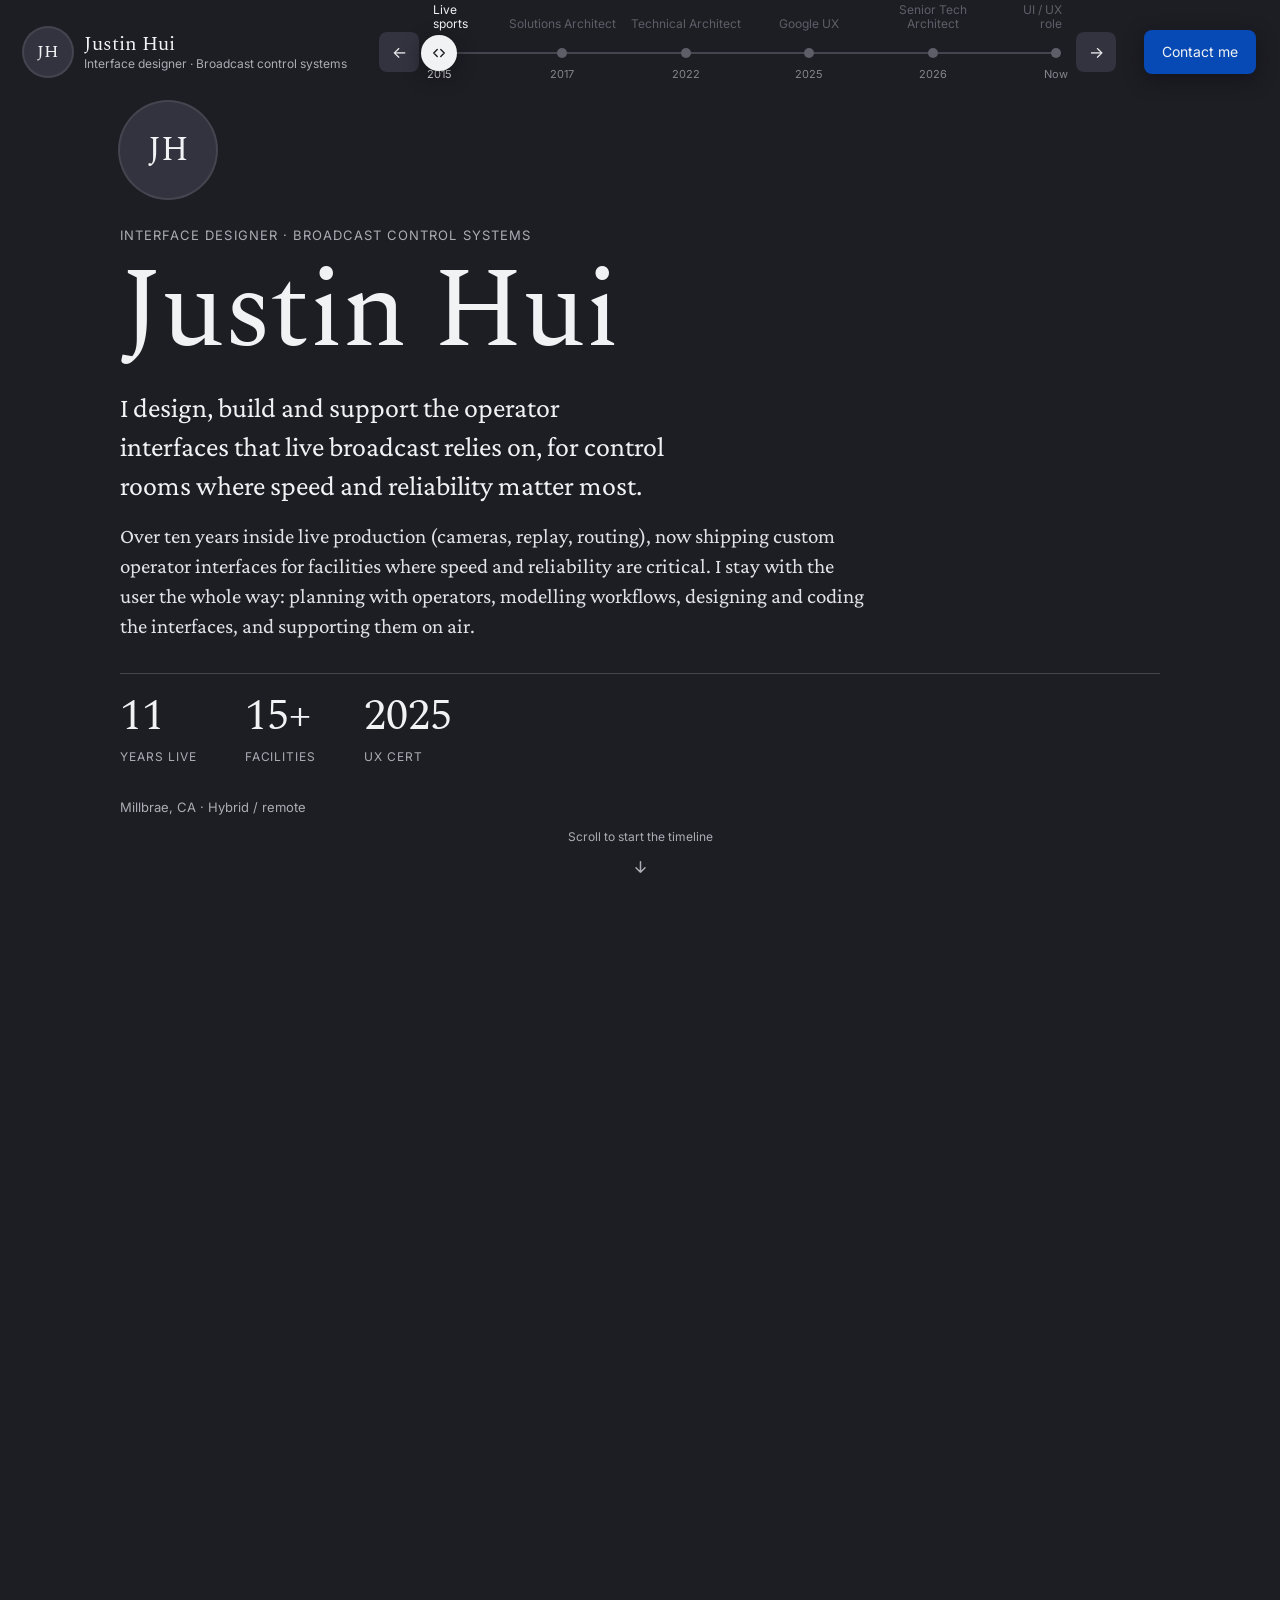
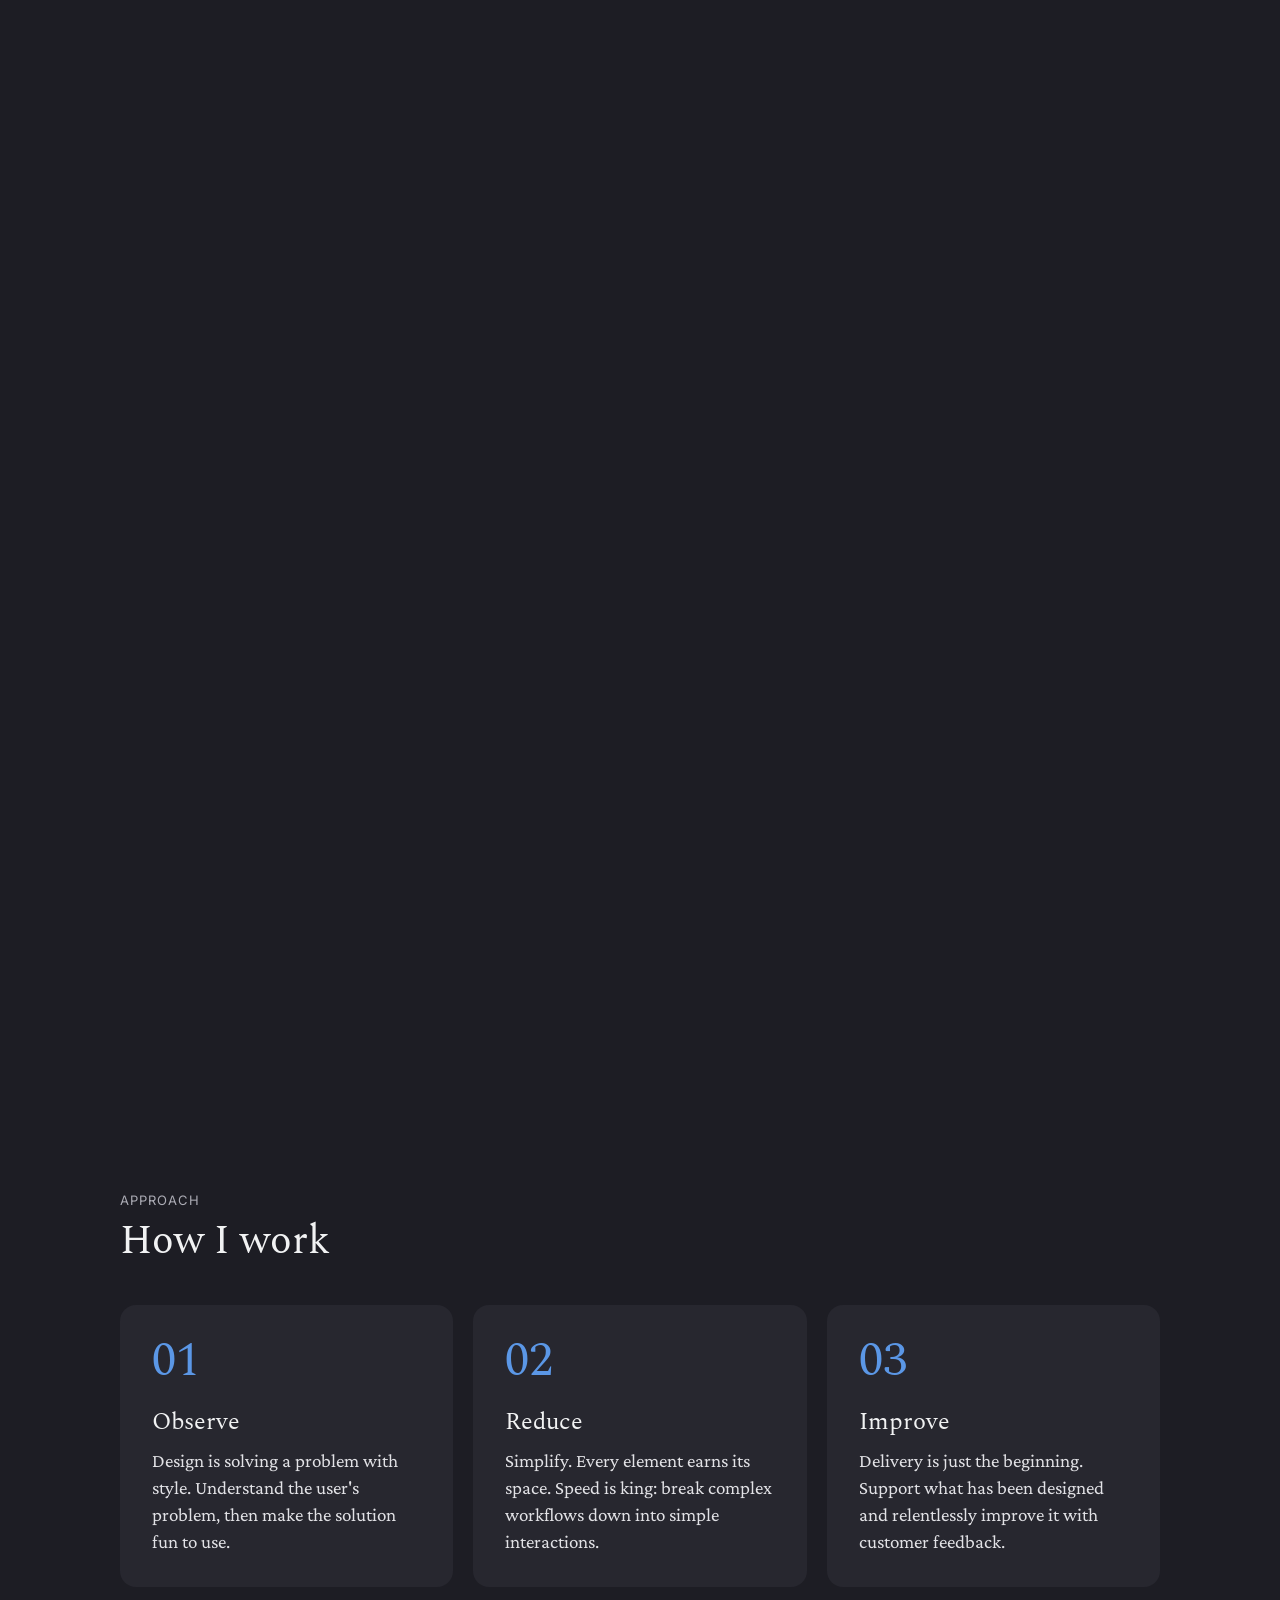
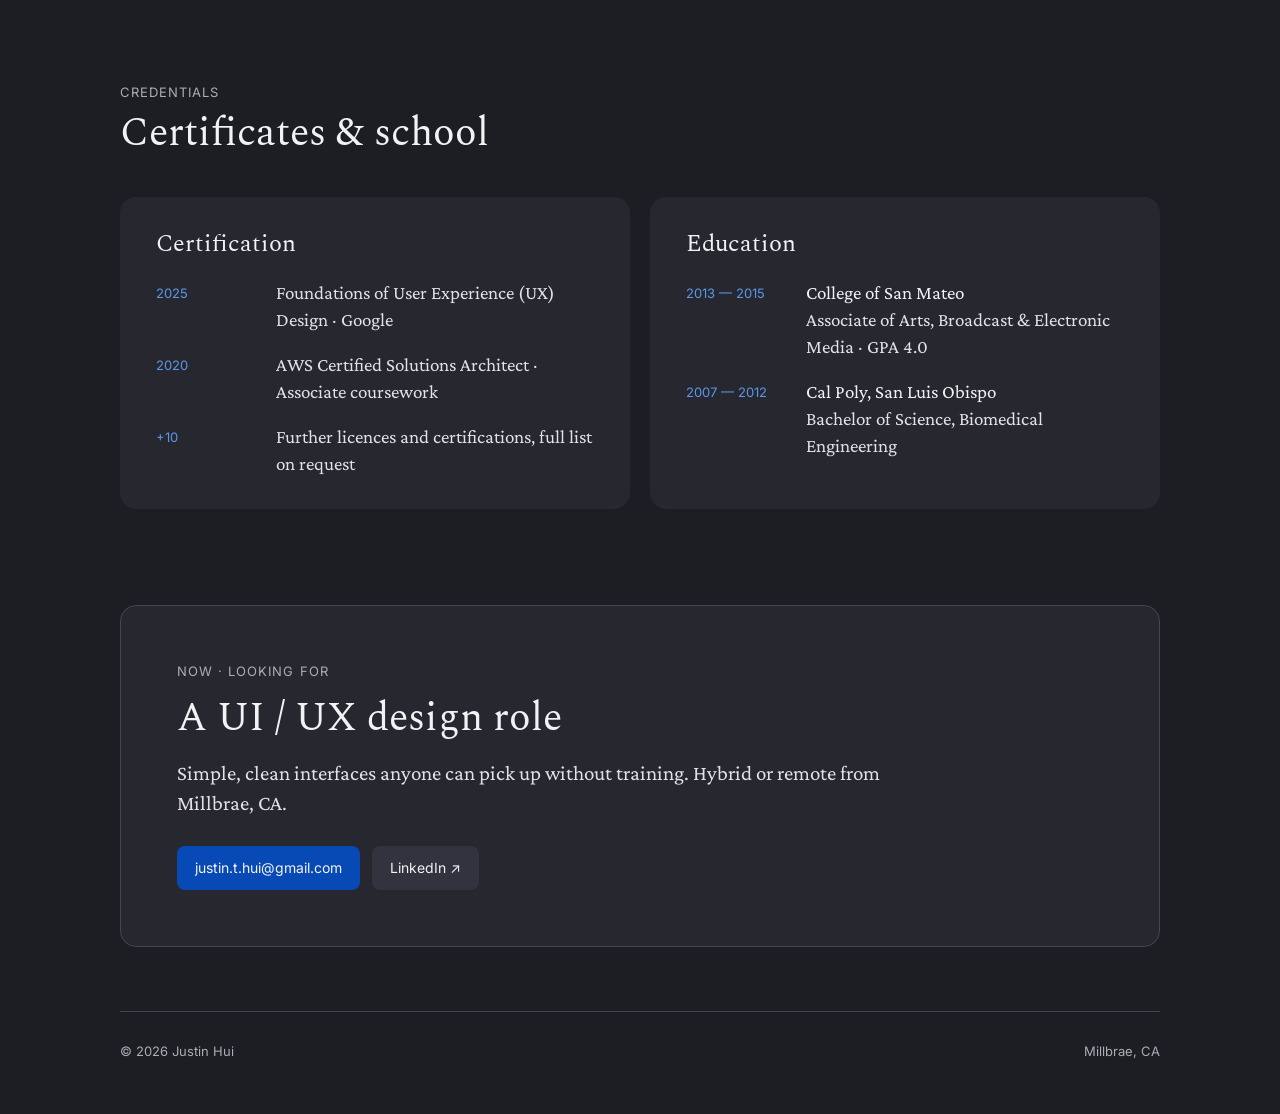
==== commit bda225c8: "Move interfaces in production to the main window; name milestones in the header Interfaces in produc" ====
--- a/index.html
+++ b/index.html
@@ -93,12 +93,13 @@
               <div class="bigyear" aria-hidden="true" data-year></div>
             </div>
 
-            <section class="collections" data-collections aria-label="Collections">
+            <section class="collections" data-collections aria-labelledby="iip-title">
               <div class="panel__head">
-                <h3 class="label">Collections</h3>
-                <span class="meta" data-got></span>
-              </div>
-              <div class="badges" data-badges></div>
+                <h3 class="label" id="iip-title">Interfaces in production</h3>
+                <span class="count" data-count="clients"></span>
+              </div>
+              <ul class="chips chips--hero" data-list="clients"></ul>
+              <p class="empty" data-empty="clients">Scroll on to collect the facilities running my interfaces.</p>
             </section>
           </section>
 
@@ -107,15 +108,6 @@
               <h2 class="h-card">Collected</h2>
               <button class="sidebar__close" type="button" data-drawer-close aria-label="Close collection">✕</button>
             </div>
-
-            <section class="panel">
-              <div class="panel__head">
-                <h3 class="label">Interfaces in production</h3>
-                <span class="count" data-count="clients"></span>
-              </div>
-              <ul class="chips" data-list="clients"></ul>
-              <p class="empty" data-empty="clients">Scroll on to collect the facilities running my interfaces.</p>
-            </section>
 
             <section class="panel">
               <div class="panel__head">
--- a/styles.css
+++ b/styles.css
@@ -23,14 +23,14 @@
   --wrap: 1040px;
   --gutter: 120px;
   --pad: 32px;          /* stage side padding */
-  --bar-h: 88px;
+  --bar-h: 104px;
   --side-w: 380px;
   --r-lg: 16px;
   --r-md: 10px;
   --r-sm: 8px;
 }
 @media (max-width: 1280px) { :root { --gutter: 64px; --pad: 24px; --side-w: 340px; } }
-@media (max-width: 900px)  { :root { --bar-h: 124px; } }
+@media (max-width: 900px)  { :root { --bar-h: 140px; } }
 @media (max-width: 720px)  { :root { --gutter: 16px; --pad: 16px; } }
 
 *, *::before, *::after { box-sizing: border-box; }
@@ -99,7 +99,7 @@
 .avatar--lg { width: 96px; height: 96px; font-size: 34px; margin-bottom: 28px; }
 
 /* ===== Fixed chrome ===== */
-.contact-fab { position: fixed; top: 22px; right: var(--pad); z-index: 40; box-shadow: 0 6px 18px var(--shadow); }
+.contact-fab { position: fixed; top: 30px; right: var(--pad); z-index: 40; box-shadow: 0 6px 18px var(--shadow); }
 
 .bar {
   position: fixed; inset: 0 0 auto 0; z-index: 30; height: var(--bar-h);
@@ -127,17 +127,29 @@
 .bar__timeline { flex: 1; display: flex; align-items: center; gap: 20px; min-width: 0; }
 
 /* Timeline track (in the bar) */
-.track { position: relative; flex: 1; height: 48px; touch-action: none; cursor: pointer; margin-top: 4px; }
-.track__line, .track__fill { position: absolute; left: 0; top: 17px; height: 2px; }
+.track { position: relative; flex: 1; height: 66px; touch-action: none; cursor: pointer; }
+.track__line, .track__fill { position: absolute; left: 0; top: 33px; height: 2px; }
 .track__line { right: 0; background: var(--line); }
 .track__fill { width: 0; background: var(--accent); }
 .track__stops { position: absolute; inset: 0; pointer-events: none; }
-.dot { position: absolute; top: 13px; width: 10px; height: 10px; margin-left: -5px; border-radius: 50%; background: var(--dot-off); transition: background .15s; }
+.dot { position: absolute; top: 29px; width: 10px; height: 10px; margin-left: -5px; border-radius: 50%; background: var(--dot-off); transition: background .15s; }
 .dot.is-past { background: var(--accent); }
-.yr { position: absolute; top: 32px; width: 44px; margin-left: -22px; text-align: center; font-family: var(--f-ui); font-size: 11px; line-height: 14px; color: var(--muted-2); }
+.yr { position: absolute; top: 48px; width: 44px; margin-left: -22px; text-align: center; font-family: var(--f-ui); font-size: 11px; line-height: 14px; color: var(--muted-2); }
 .yr.is-on { color: var(--fg); }
+/* Milestone names above the dots: each gets one segment's width and wraps to two lines if needed */
+.ms {
+  position: absolute; bottom: calc(100% - 12px); width: calc(100% / var(--segs, 5) - 10px);
+  transform: translateX(-50%); text-align: center;
+  font-family: var(--f-ui); font-size: 12px; line-height: 14px; color: var(--dot-off);
+  transition: color .2s;
+  display: -webkit-box; -webkit-line-clamp: 2; -webkit-box-orient: vertical; overflow: hidden;
+}
+.ms.is-past { color: var(--muted-2); }
+.ms.is-on { color: var(--fg); }
+.ms.ms--first { width: calc(100% / var(--segs, 5) / 2); transform: translateX(-6px); text-align: left; }
+.ms.ms--last  { width: calc(100% / var(--segs, 5) / 2); transform: translateX(calc(-100% + 6px)); text-align: right; }
 .handle {
-  position: absolute; left: 0; top: 0;
+  position: absolute; left: 0; top: 16px;
   width: 36px; height: 36px; margin-left: -18px;
   border-radius: 50%; background: var(--fg);
   box-shadow: 0 6px 18px var(--shadow);
@@ -146,8 +158,10 @@
 }
 .handle:active, .track.is-dragging .handle { cursor: grabbing; }
 
+@media (max-width: 1240px) and (min-width: 901px) { .brand__role { display: none; } .bar__inner { gap: 24px; } }
 @media (max-width: 900px) {
   .contact-fab { top: 14px; min-height: 40px; padding: 0 14px; font-size: 13px; }
+  .bar__inner { padding-top: 10px; padding-bottom: 8px; }
   .bar__inner { flex-direction: column; align-items: stretch; justify-content: center; gap: 10px; padding: 12px var(--pad); }
   .brand { padding-right: 130px; min-height: 40px; }
   .avatar--sm { width: 40px; height: 40px; font-size: 15px; }
@@ -155,11 +169,14 @@
   .bar__timeline { gap: 14px; }
   .step--icon { width: 36px; min-height: 36px; }
 }
+@media (max-width: 720px) {
+  /* Not enough room for every name: show only the current milestone's */
+  .ms { width: auto; white-space: nowrap; opacity: 0; transition: opacity .2s; -webkit-line-clamp: unset; display: block; }
+  .ms.is-on { opacity: 1; }
+}
 @media (max-width: 480px) {
   .brand__role { display: none; }
   .yr { font-size: 10px; width: 32px; margin-left: -16px; }
-  .yr[data-i="3"] { margin-left: -26px; }
-  .yr[data-i="4"] { margin-left: -6px; }
 }
 
 /* ===== Story (scroll-driven) ===== */
@@ -239,19 +256,6 @@
   transform: translateY(calc((1 - var(--coll-p, 0)) * 28px));
 }
 .panel__head { display: flex; align-items: baseline; justify-content: space-between; gap: 12px; }
-.badges { display: flex; gap: 10px; }
-.badge {
-  flex: 1 1 0; min-height: 64px; padding: 10px 12px; border-radius: var(--r-md);
-  background: transparent; border: 1px dashed var(--line);
-  display: flex; flex-direction: column; justify-content: space-between; gap: 6px;
-  text-align: left; cursor: pointer; font: inherit; color: inherit;
-  transition: background .25s, border-color .25s;
-}
-.badge:hover { border-color: var(--muted-2); }
-.badge__yr { font-family: var(--f-ui); font-size: 11px; line-height: 14px; color: var(--muted); }
-.badge__t { font-family: var(--f-display); font-size: 15px; line-height: 18px; color: var(--muted-2); }
-.badge.is-have { background: var(--card-2); border-color: var(--accent); }
-.badge.is-have .badge__t { color: var(--fg); }
 
 /* Sidebar */
 .sidebar {
@@ -271,6 +275,8 @@
 }
 .chips li.chip--accent { background: transparent; border: 1px dashed var(--accent); padding: 0; }
 .chips li.chip--accent a { display: block; padding: 4px 9px; color: var(--accent); text-decoration: none; }
+.chips--hero li { font-size: 12px; line-height: 16px; padding: 7px 11px; }
+.collections .empty { margin-top: -4px; }
 .toolkit { display: flex; flex-direction: column; gap: 12px; }
 .toolkit__group .chips:empty::before { content: "—"; font-family: var(--f-ui); font-size: 12px; color: var(--dot-off); }
 
@@ -315,8 +321,8 @@
   .projects__list { grid-template-columns: 1fr; gap: 10px; }
   .projects__list span { font-size: 16px; line-height: 21px; }
   .collections { padding: 14px; }
-  .badges { overflow-x: auto; scrollbar-width: none; }
-  .badge { flex: 0 0 auto; min-width: 104px; min-height: 56px; }
+  .chips--hero { flex-wrap: nowrap; overflow-x: auto; scrollbar-width: none; padding-bottom: 2px; }
+  .chips--hero li { flex: none; }
 
   .sidebar {
     position: fixed; z-index: 50; inset: auto 0 0 0; height: min(78vh, 640px);
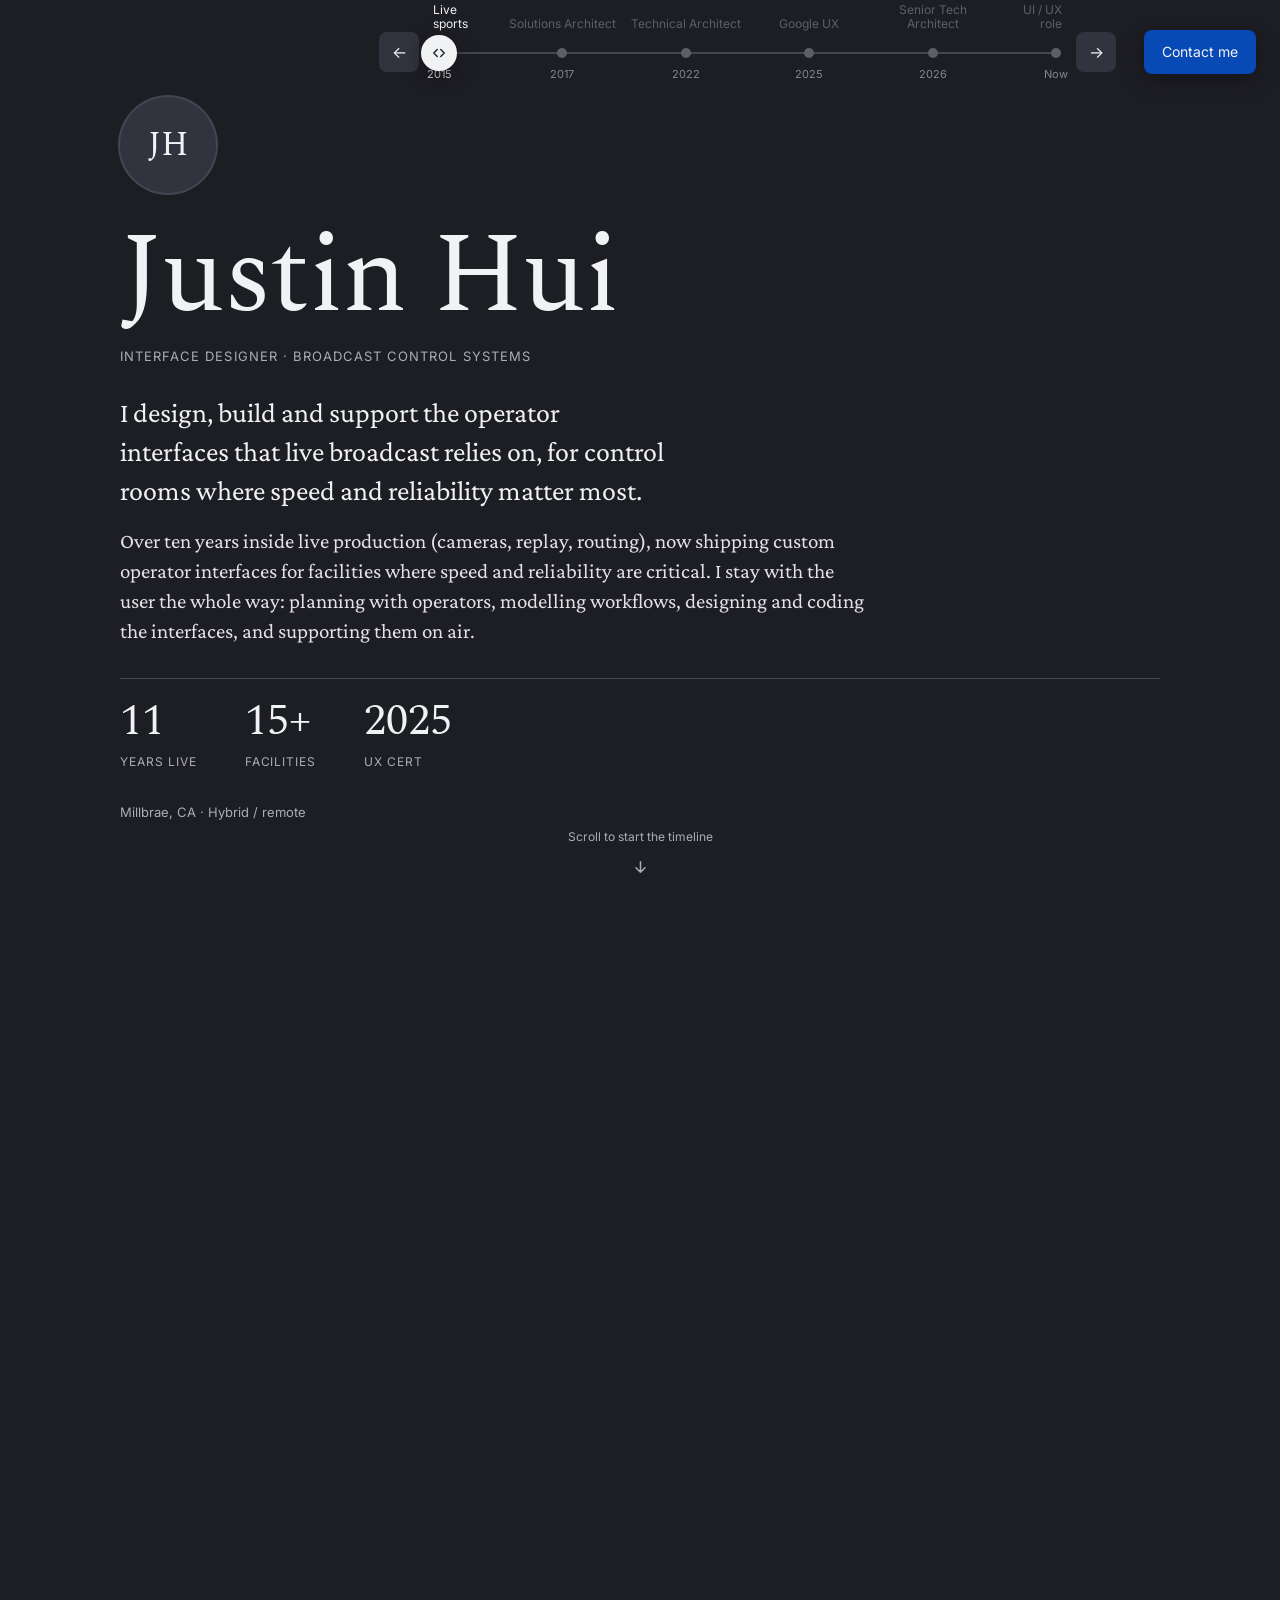
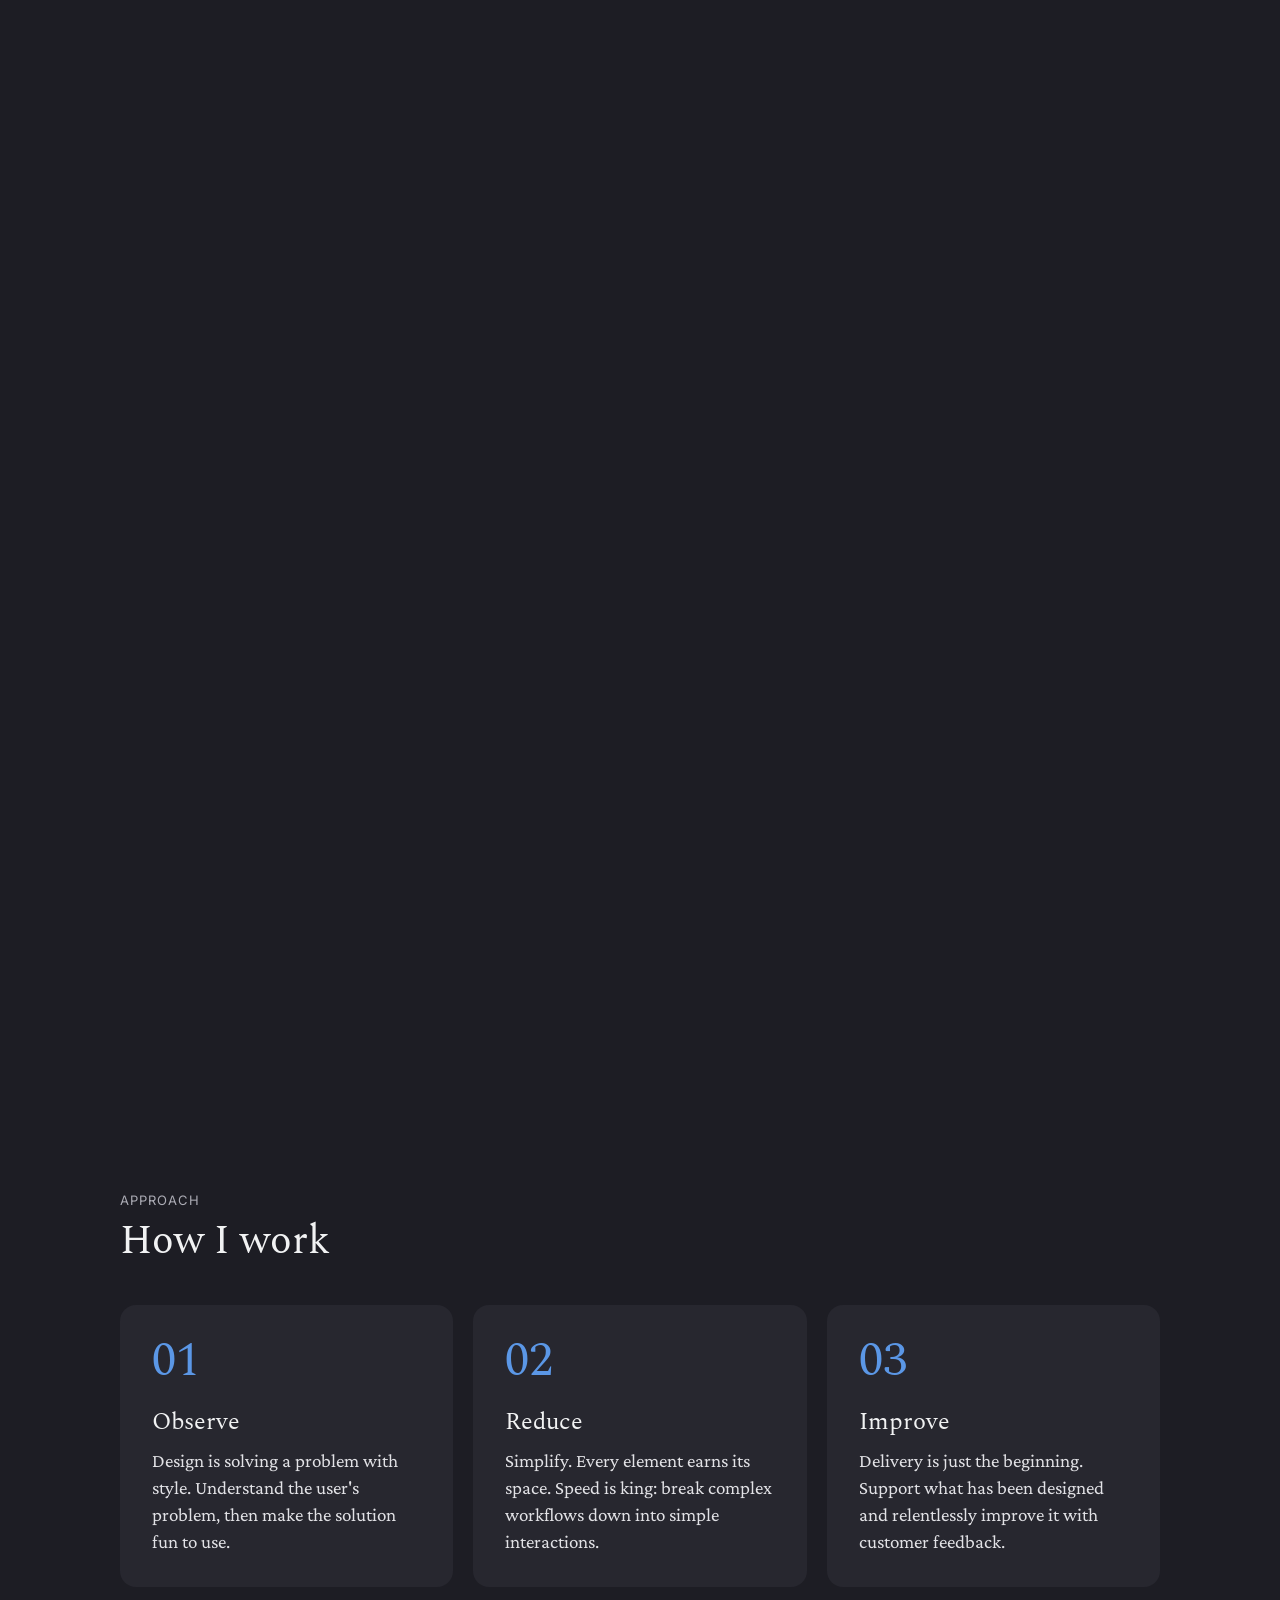
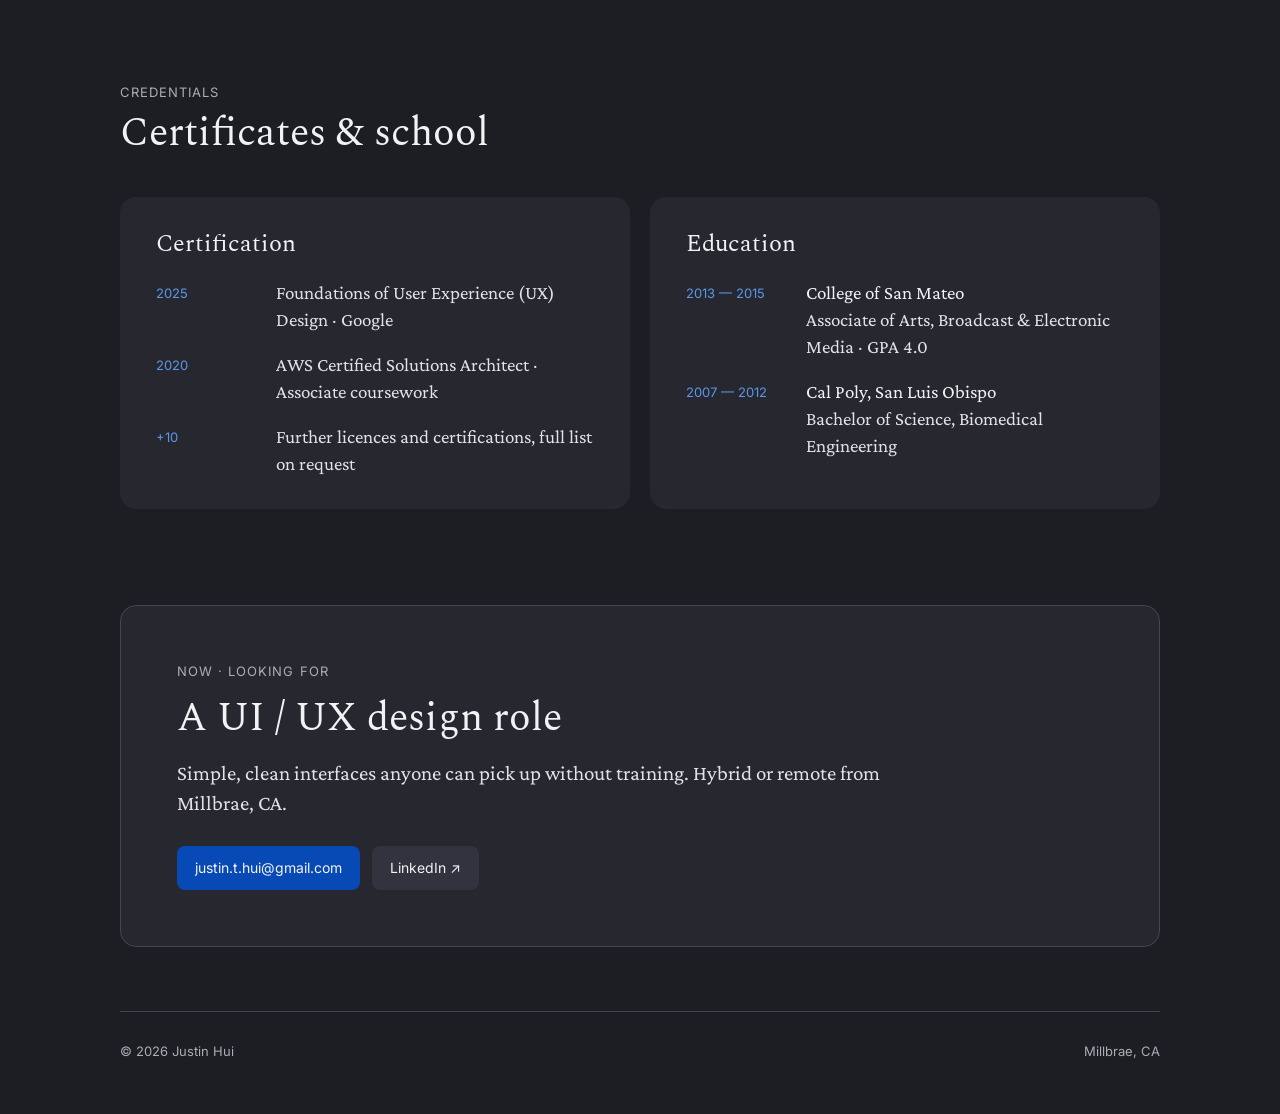
==== commit a0d115fb: "Fly photo, name and title from the intro into the header As the intro scrolls away, its photo circle" ====
--- a/index.html
+++ b/index.html
@@ -13,7 +13,7 @@
   <link rel="preconnect" href="https://fonts.googleapis.com">
   <link rel="preconnect" href="https://fonts.gstatic.com" crossorigin>
   <link rel="stylesheet" href="https://fonts.googleapis.com/css2?family=Spectral:ital,wght@0,400;1,400&family=Crimson+Pro:ital@0;1&family=Inter:wght@400;500&display=swap">
-  <link rel="stylesheet" href="styles.css">
+  <link rel="stylesheet" href="styles.css?v=__V__">
 </head>
 <body>
   <a class="skip" href="#after">Skip the timeline</a>
@@ -25,10 +25,10 @@
   <header class="bar" data-bar>
     <div class="bar__inner">
       <a class="brand" href="#top" aria-label="Back to the start">
-        <span class="avatar avatar--sm" data-avatar></span>
+        <span class="avatar avatar--sm" data-avatar data-morph-to="avatar"></span>
         <span class="brand__text">
-          <span class="brand__name" data-name></span>
-          <span class="brand__role" data-role></span>
+          <span class="brand__name" data-name data-morph-to="name"></span>
+          <span class="brand__role" data-role data-morph-to="role"></span>
         </span>
       </a>
 
@@ -55,19 +55,19 @@
         <!-- 1. Intro -->
         <section class="intro" data-intro aria-labelledby="intro-name">
           <div class="intro__inner">
-            <span class="avatar avatar--lg" data-avatar></span>
-            <p class="eyebrow" data-role></p>
-            <h1 class="intro__name" id="intro-name" data-name></h1>
-            <p class="intro__lede">I design, build and support the operator interfaces that live broadcast relies on, for control rooms where speed and reliability matter most.</p>
-            <p class="intro__profile">Over ten years inside live production (cameras, replay, routing), now shipping custom operator interfaces for facilities where speed and reliability are critical. I stay with the user the whole way: planning with operators, modelling workflows, designing and coding the interfaces, and supporting them on air.</p>
-            <dl class="stats">
+            <span class="avatar avatar--lg morph" data-avatar data-morph="avatar"></span>
+            <h1 class="intro__name morph" id="intro-name" data-name data-morph="name"></h1>
+            <p class="eyebrow intro__role morph" data-role data-morph="role"></p>
+            <p class="intro__lede intro__fade">I design, build and support the operator interfaces that live broadcast relies on, for control rooms where speed and reliability matter most.</p>
+            <p class="intro__profile intro__fade">Over ten years inside live production (cameras, replay, routing), now shipping custom operator interfaces for facilities where speed and reliability are critical. I stay with the user the whole way: planning with operators, modelling workflows, designing and coding the interfaces, and supporting them on air.</p>
+            <dl class="stats intro__fade">
               <div><dt>Years live</dt><dd>11</dd></div>
               <div><dt>Facilities</dt><dd>15+</dd></div>
               <div><dt>UX cert</dt><dd>2025</dd></div>
             </dl>
-            <p class="intro__meta">Millbrae, CA · Hybrid / remote</p>
-          </div>
-          <div class="scroll-cue" aria-hidden="true">
+            <p class="intro__meta intro__fade">Millbrae, CA · Hybrid / remote</p>
+          </div>
+          <div class="scroll-cue intro__fade" aria-hidden="true">
             <span>Scroll to start the timeline</span>
             <svg width="18" height="18" viewBox="0 0 24 24" fill="none" stroke="currentColor" stroke-width="2" stroke-linecap="round" stroke-linejoin="round"><path d="M12 5v14M6 13l6 6 6-6"/></svg>
           </div>
@@ -207,7 +207,7 @@
     </div>
   </dialog>
 
-  <script src="data.js"></script>
-  <script src="script.js"></script>
+  <script src="data.js?v=__V__"></script>
+  <script src="script.js?v=__V__"></script>
 </body>
 </html>
--- a/styles.css
+++ b/styles.css
@@ -115,9 +115,10 @@
   position: relative; height: 100%;
   display: flex; align-items: center; gap: 32px;
   padding: 0 calc(var(--pad) + 140px) 0 var(--pad);
-  opacity: var(--bar-p, 0);
-  transform: translateY(calc((1 - var(--bar-p, 0)) * -16px));
-}
+}
+/* The timeline fades in; the brand (photo, name, title) is revealed when the intro's copies land on it */
+.bar__timeline { opacity: var(--tl-p, 0); transform: translateY(calc((1 - var(--tl-p, 0)) * -16px)); }
+.brand [data-morph-to] { opacity: 0; } /* revealed by script.js as the intro copies land */
 .bar.is-live { pointer-events: auto; }
 .brand { display: flex; align-items: center; gap: 12px; text-decoration: none; color: var(--fg); flex: none; }
 .brand:hover { color: var(--fg); }
@@ -187,13 +188,18 @@
   position: absolute; inset: 0;
   display: flex; flex-direction: column; justify-content: center;
   padding: 96px var(--gutter) 72px;
-  opacity: calc(1 - var(--intro-p, 0));
-  transform: translateY(calc(var(--intro-p, 0) * -72px)) scale(calc(1 - var(--intro-p, 0) * .04));
-  transform-origin: 50% 0;
-}
+}
+/* Everything except the photo, name and title fades up and away; those three fly to the header (script.js) */
+.intro__fade {
+  opacity: clamp(0, calc(1 - var(--intro-p, 0) * 1.8), 1);
+  transform: translateY(calc(var(--intro-p, 0) * -56px));
+}
+.scroll-cue.intro__fade { transform: translate(-50%, calc(var(--intro-p, 0) * 24px)); }
+.intro__role { margin: 0 0 28px; }
+.morph { position: relative; z-index: 35; transform-origin: 0 0; will-change: transform, opacity; } /* above the header while flying */
 .intro.is-gone { visibility: hidden; }
 .intro__inner { width: min(var(--wrap), 100%); margin-inline: auto; }
-.intro__name { margin: 12px 0 20px; font-family: var(--f-display); font-weight: 400; font-size: clamp(56px, 9vw, 112px); line-height: 1; letter-spacing: -.01em; }
+.intro__name { margin: 0 0 14px; font-family: var(--f-display); font-weight: 400; font-size: clamp(56px, 9vw, 112px); line-height: 1; letter-spacing: -.01em; }
 .intro__lede { margin: 0; font-size: clamp(22px, 2.3vw, 28px); line-height: 1.4; color: var(--fg); max-width: 34ch; }
 .intro__profile { margin: 16px 0 0; color: var(--body); max-width: 62ch; }
 .intro__meta { margin: 20px 0 0; font-family: var(--f-ui); font-size: 13px; color: var(--muted); }
@@ -350,7 +356,8 @@
 
 @media (prefers-reduced-motion: reduce) {
   .is-new, .is-leaving, .scroll-cue svg, .drawer-toggle.is-pulse .drawer-toggle__n { animation-duration: 1ms !important; animation-iteration-count: 1 !important; }
-  .intro, .stage, .collections, .bar__inner { transform: none !important; }
+  .intro__fade, .stage, .collections, .bar__timeline { transform: none !important; }
+  .scroll-cue.intro__fade { transform: translateX(-50%) !important; }
   .sidebar { transition: none; }
 }
 
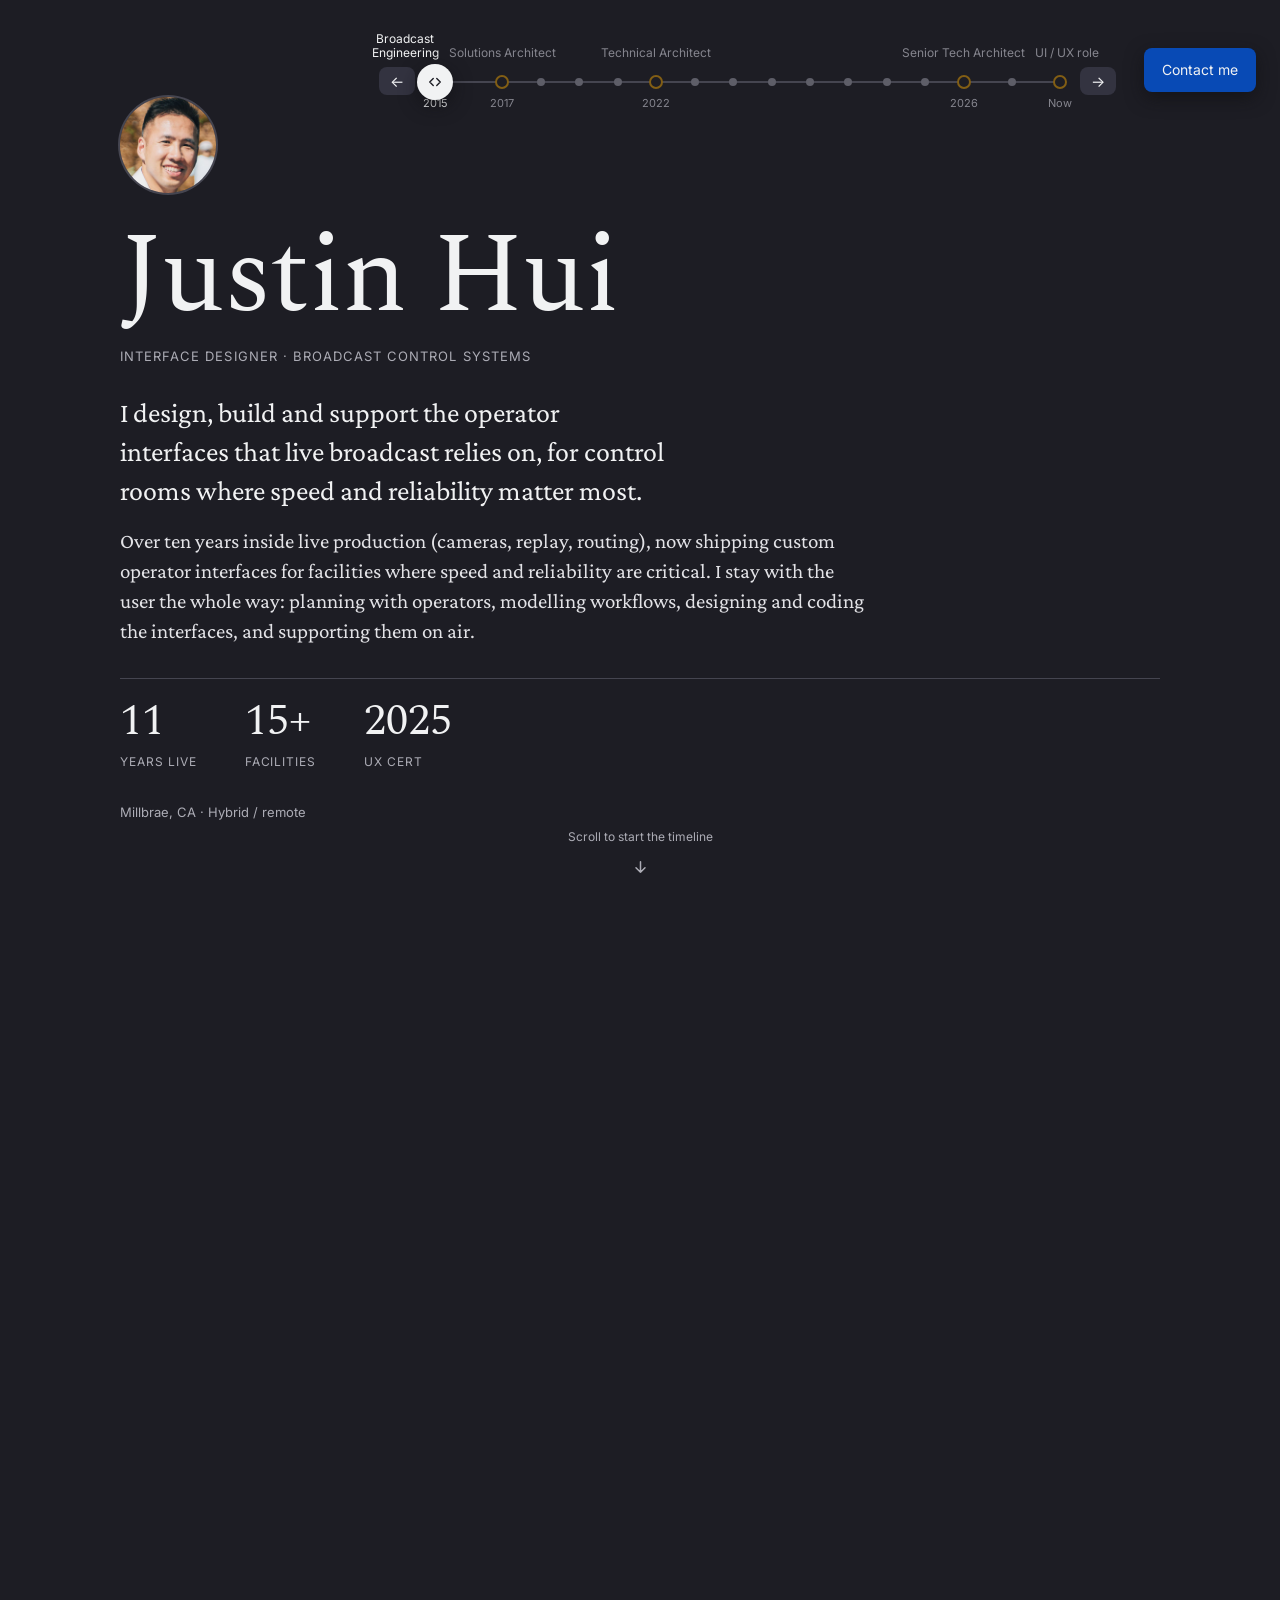
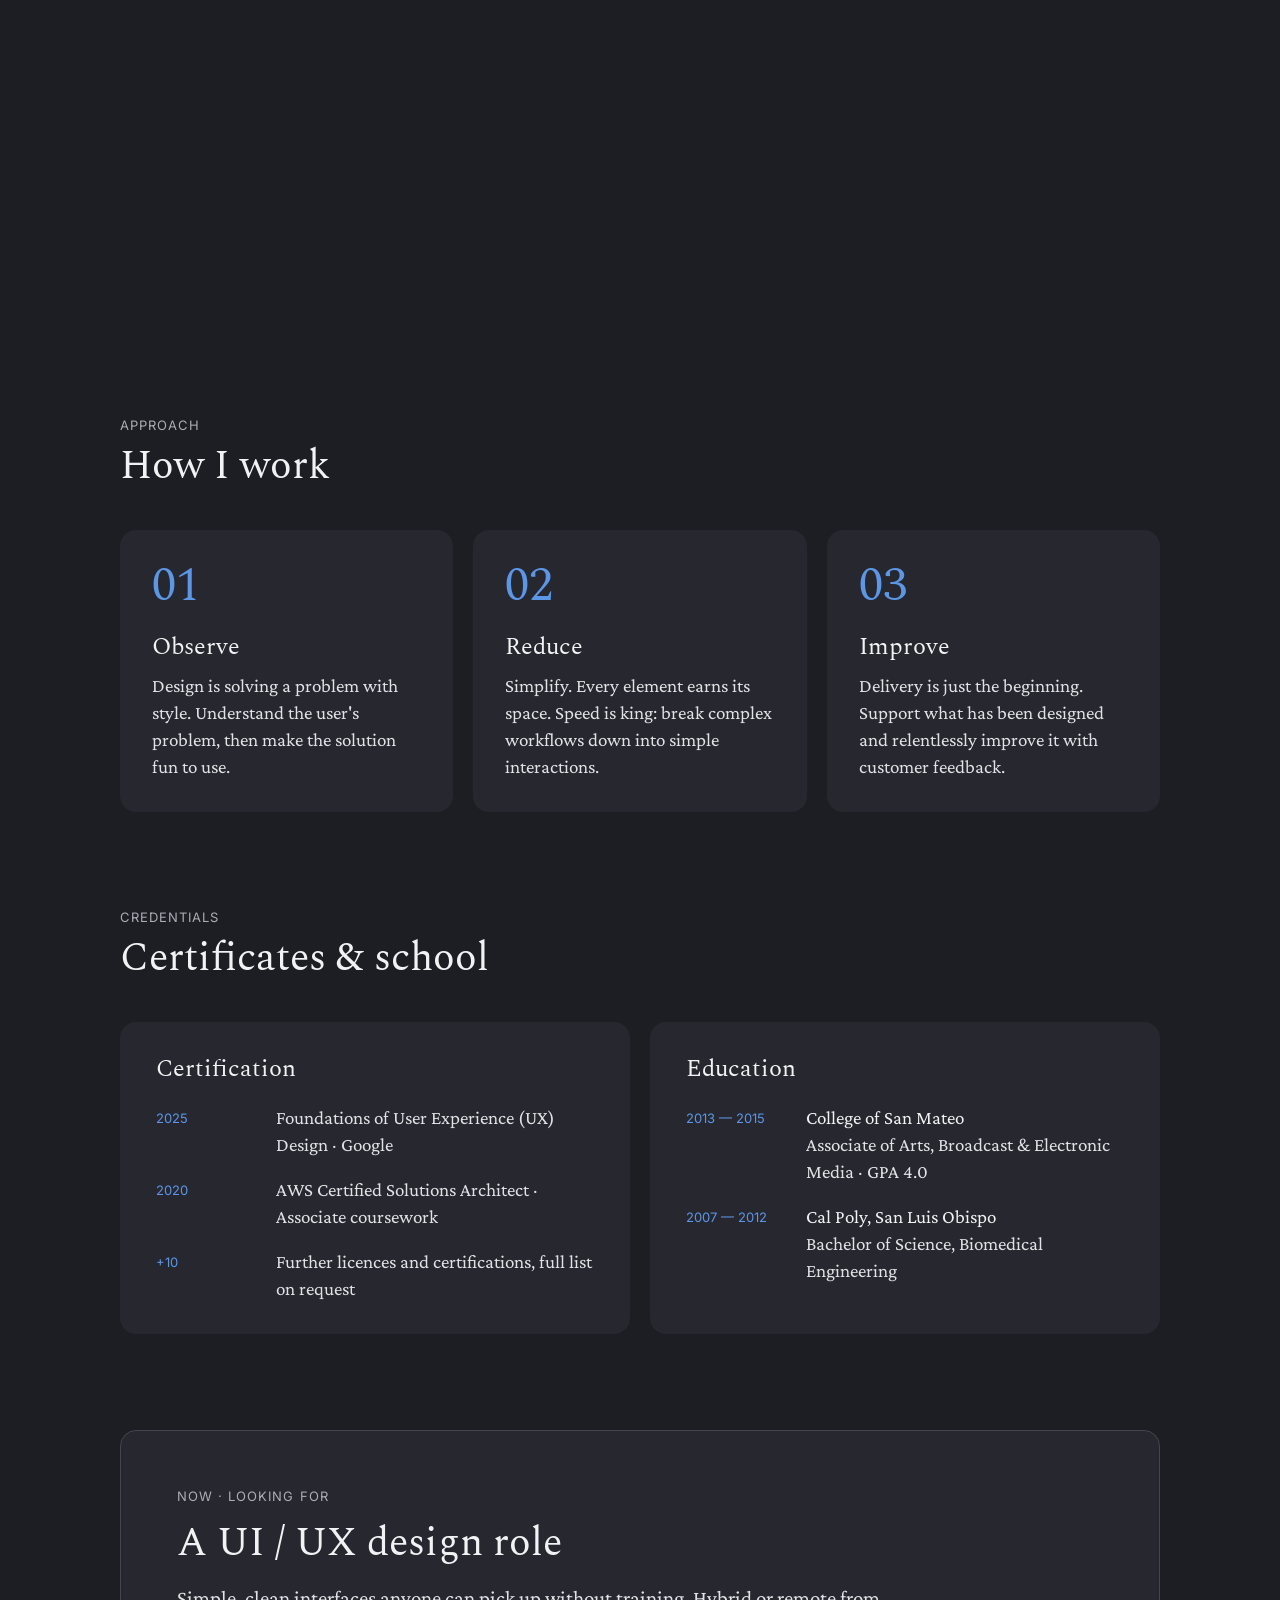
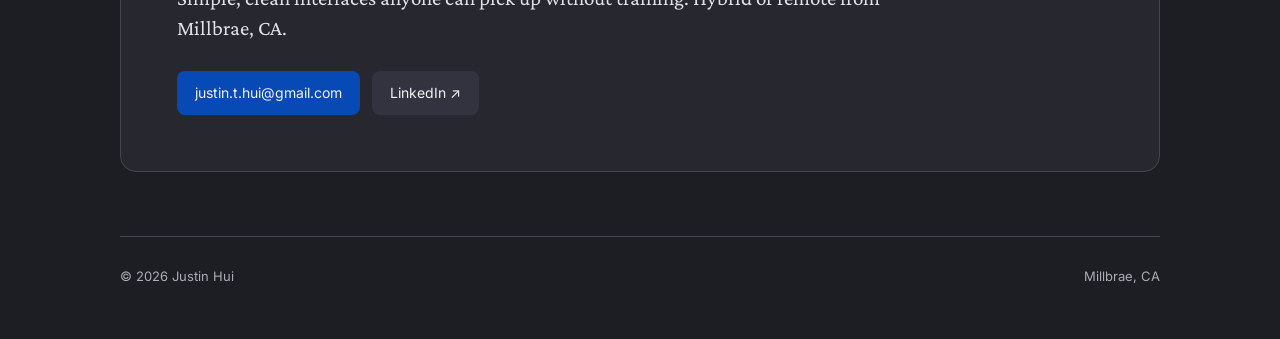
==== commit b0bf03a7: "Turn the tool kit into a Toolbox inventory A wrench icon heads the Toolbox. Interface (4, gold), Cre" ====
--- a/index.html
+++ b/index.html
@@ -111,13 +111,13 @@
 
             <section class="panel">
               <div class="panel__head">
-                <h3 class="label">Tool kit</h3>
+                <h3 class="label label--icon"><svg class="label__icon" aria-hidden="true" width="16" height="16" viewBox="0 0 24 24" fill="none" stroke="currentColor" stroke-width="2" stroke-linecap="round" stroke-linejoin="round"><path d="M14.7 6.3a1 1 0 0 0 0 1.4l1.6 1.6a1 1 0 0 0 1.4 0l3.77-3.77a6 6 0 0 1-7.94 7.94l-6.91 6.91a2.12 2.12 0 0 1-3-3l6.91-6.91a6 6 0 0 1 7.94-7.94l-3.76 3.76z"/></svg>Toolbox</h3>
                 <span class="count" data-count="tools"></span>
               </div>
               <div class="toolkit">
-                <div class="toolkit__group"><h4 class="sublabel">Interface</h4><ul class="chips" data-list="interface"></ul></div>
-                <div class="toolkit__group"><h4 class="sublabel">Creative</h4><ul class="chips" data-list="creative"></ul></div>
-                <div class="toolkit__group"><h4 class="sublabel">Systems</h4><ul class="chips" data-list="systems"></ul></div>
+                <div class="toolkit__group inv--interface"><h4 class="sublabel">Interface</h4><ul class="inv" data-slots="interface" aria-label="Interface tools"></ul></div>
+                <div class="toolkit__group inv--creative"><h4 class="sublabel">Creative</h4><ul class="inv" data-slots="creative" aria-label="Creative tools"></ul></div>
+                <div class="toolkit__group inv--systems"><h4 class="sublabel">Systems</h4><ul class="inv" data-slots="systems" aria-label="Systems tools"></ul></div>
               </div>
             </section>
 
--- a/styles.css
+++ b/styles.css
@@ -10,6 +10,8 @@
   --body: #E2E2E6;
   --fg: #F1F2F3;
   --accent: #5B97E6;
+  --gold: #FDAE00;        /* major milestones (jobs); Interface tools */
+  --red: #E95047;         /* Systems tools */
   --link: #95BDF1;
   --link-hover: #C9DDF9;
   --primary: #084AB5;
@@ -23,7 +25,7 @@
   --wrap: 1040px;
   --gutter: 120px;
   --pad: 32px;          /* stage side padding */
-  --bar-h: 104px;
+  --bar-h: 140px;
   --side-w: 380px;
   --r-lg: 16px;
   --r-md: 10px;
@@ -31,6 +33,9 @@
 }
 @media (max-width: 1280px) { :root { --gutter: 64px; --pad: 24px; --side-w: 340px; } }
 @media (max-width: 900px)  { :root { --bar-h: 140px; } }
+@media (max-width: 720px)  { :root { --bar-h: 158px; } }
+/* Tablets: names above the line need clear space below your name */
+@media (max-width: 900px) and (min-width: 721px) { :root { --bar-h: 172px; } .bar .bar__timeline { margin-top: 22px; } }
 @media (max-width: 720px)  { :root { --gutter: 16px; --pad: 16px; } }
 
 *, *::before, *::after { box-sizing: border-box; }
@@ -82,7 +87,7 @@
 }
 .step:hover, .btn:hover { background: var(--line); color: var(--fg); }
 .step:disabled { opacity: .35; cursor: default; background: var(--card-2); }
-.step--icon { width: 40px; min-height: 40px; padding: 0; font-size: 16px; flex: none; }
+.step--icon { width: 36px; height: 28px; min-height: 28px; padding: 0; font-size: 15px; flex: none; } /* short, so end names can sit above */
 .btn--primary { background: var(--primary); }
 .btn--primary:hover { background: var(--primary-hover); }
 .card { background: var(--card); border-radius: var(--r-lg); }
@@ -99,7 +104,7 @@
 .avatar--lg { width: 96px; height: 96px; font-size: 34px; margin-bottom: 28px; }
 
 /* ===== Fixed chrome ===== */
-.contact-fab { position: fixed; top: 30px; right: var(--pad); z-index: 40; box-shadow: 0 6px 18px var(--shadow); }
+.contact-fab { position: fixed; top: 48px; right: var(--pad); z-index: 40; box-shadow: 0 6px 18px var(--shadow); }
 
 .bar {
   position: fixed; inset: 0 0 auto 0; z-index: 30; height: var(--bar-h);
@@ -125,7 +130,7 @@
 .brand__text { display: flex; flex-direction: column; }
 .brand__name { font-family: var(--f-display); font-size: 20px; line-height: 24px; }
 .brand__role { font-family: var(--f-ui); font-size: 12px; line-height: 16px; color: var(--muted); }
-.bar__timeline { flex: 1; display: flex; align-items: center; gap: 20px; min-width: 0; }
+.bar__timeline { flex: 1; display: flex; align-items: center; gap: 20px; min-width: 0; margin-top: 22px; } /* room above for names and tags */
 
 /* Timeline track (in the bar) */
 .track { position: relative; flex: 1; height: 66px; touch-action: none; cursor: pointer; }
@@ -133,22 +138,41 @@
 .track__line { right: 0; background: var(--line); }
 .track__fill { width: 0; background: var(--accent); }
 .track__stops { position: absolute; inset: 0; pointer-events: none; }
-.dot { position: absolute; top: 29px; width: 10px; height: 10px; margin-left: -5px; border-radius: 50%; background: var(--dot-off); transition: background .15s; }
-.dot.is-past { background: var(--accent); }
+.dot { position: absolute; border-radius: 50%; transition: background .15s, border-color .15s; }
+/* Jobs: gold rings that fill in once reached */
+.dot--major { top: 27px; width: 14px; height: 14px; margin-left: -7px; background: var(--bg); border: 2px solid rgba(253, 174, 0, .45); }
+.dot--major.is-past { background: var(--gold); border-color: var(--gold); }
+/* Key projects: small blue dots */
+.dot--minor { top: 30px; width: 8px; height: 8px; margin-left: -4px; background: var(--dot-off); }
+.dot--minor.is-past { background: var(--accent); }
 .yr { position: absolute; top: 48px; width: 44px; margin-left: -22px; text-align: center; font-family: var(--f-ui); font-size: 11px; line-height: 14px; color: var(--muted-2); }
 .yr.is-on { color: var(--fg); }
 /* Milestone names above the dots: each gets one segment's width and wraps to two lines if needed */
 .ms {
-  position: absolute; bottom: calc(100% - 12px); width: calc(100% / var(--segs, 5) - 10px);
-  transform: translateX(-50%); text-align: center;
+  position: absolute; bottom: calc(100% - 12px); /* width set per name in script.js */
+  transform: translateX(calc(-50% + var(--nudge, 0px))); text-align: center; white-space: pre-line;
   font-family: var(--f-ui); font-size: 12px; line-height: 14px; color: var(--dot-off);
   transition: color .2s;
   display: -webkit-box; -webkit-line-clamp: 2; -webkit-box-orient: vertical; overflow: hidden;
 }
-.ms.is-past { color: var(--muted-2); }
+.ms { color: var(--muted-2); }
+.ms:not(.ms--minor) { min-width: min-content; } /* never cut a word; script.js nudges names apart instead */
 .ms.is-on { color: var(--fg); }
-.ms.ms--first { width: calc(100% / var(--segs, 5) / 2); transform: translateX(-6px); text-align: left; }
-.ms.ms--last  { width: calc(100% / var(--segs, 5) / 2); transform: translateX(calc(-100% + 6px)); text-align: right; }
+.ms { transition: color .2s, opacity .2s; }
+/* Key project names: a blue tag that pops up only while you're at that stop */
+.ms.ms--minor {
+  width: auto; display: block; white-space: nowrap; z-index: 4;
+  bottom: calc(100% + 20px); padding: 2px 9px; border-radius: 999px; /* its own row, above the job names */
+  background: var(--card-2); border: 1px solid var(--accent); color: var(--link);
+  font-size: 11px; line-height: 15px;
+  opacity: 0; transform: translate(-50%, 4px); transition: opacity .2s, transform .2s;
+  pointer-events: none;
+}
+.ms.ms--minor.is-on { opacity: 1; transform: translate(-50%, 0); }
+.yr--minor { color: var(--link); opacity: 0; transition: opacity .2s; } /* key project years show only when reached */
+.yr--minor.is-on { opacity: 1; }
+.yr--minor:empty { display: none; }
+
 .handle {
   position: absolute; left: 0; top: 16px;
   width: 36px; height: 36px; margin-left: -18px;
@@ -167,13 +191,22 @@
   .brand { padding-right: 130px; min-height: 40px; }
   .avatar--sm { width: 40px; height: 40px; font-size: 15px; }
   .brand__name { font-size: 18px; }
-  .bar__timeline { gap: 14px; }
-  .step--icon { width: 36px; min-height: 36px; }
+  .bar__timeline { gap: 14px; margin-top: 0; }
+  .ms.ms--minor { bottom: calc(100% - 14px); }
 }
 @media (max-width: 720px) {
-  /* Not enough room for every name: show only the current milestone's */
-  .ms { width: auto; white-space: nowrap; opacity: 0; transition: opacity .2s; -webkit-line-clamp: unset; display: block; }
+  /* Give the line the full width so every job name fits */
+  .bar__timeline .step--icon { display: none; }
+  .bar__inner { gap: 18px; }
+  .track { margin: 0 8px; }
+  /* Too many stops for every name: show just the current one */
+  .ms { font-size: 10px; line-height: 12px; opacity: 0; }
   .ms.is-on { opacity: 1; }
+  .ms:not(.ms--minor) { width: max-content !important; max-width: 60vw; }
+  .ms.ms--first { transform: translateX(-6px); text-align: left; }
+  .ms.ms--last { transform: translateX(calc(-100% + 6px)); text-align: right; }
+  .yr--minor { display: none; }
+  .ms.ms--minor { font-size: 10px; line-height: 14px; }
 }
 @media (max-width: 480px) {
   .brand__role { display: none; }
@@ -234,7 +267,7 @@
   pointer-events: none;
 }
 .stage.is-live { pointer-events: auto; }
-.main { display: flex; flex-direction: column; gap: 20px; min-height: 0; min-width: 0; }
+.main { display: flex; flex-direction: column; gap: 20px; min-height: 0; min-width: 0; touch-action: pan-y; } /* sideways swipes are handled in script.js */
 .main__top { flex: 1; display: flex; gap: 32px; min-height: 0; }
 
 .milestone {
@@ -243,6 +276,9 @@
   display: flex; flex-direction: column; gap: 10px;
   will-change: transform, opacity;
 }
+.milestone > .meta { color: var(--gold); }
+.milestone > .meta::before { content: ""; display: inline-block; width: 8px; height: 8px; border-radius: 50%; background: currentColor; margin-right: 8px; vertical-align: 1px; }
+.milestone.is-minor > .meta { color: var(--link); }
 .milestone__title { margin: 0; font-family: var(--f-display); font-weight: 400; font-size: 34px; line-height: 40px; }
 .milestone__body { margin: 0; font-size: 21px; line-height: 30px; color: var(--body); }
 .projects { margin-top: 14px; padding-top: 18px; border-top: 1px solid var(--line); display: flex; flex-direction: column; gap: 12px; }
@@ -283,8 +319,42 @@
 .chips li.chip--accent a { display: block; padding: 4px 9px; color: var(--accent); text-decoration: none; }
 .chips--hero li { font-size: 12px; line-height: 16px; padding: 7px 11px; }
 .collections .empty { margin-top: -4px; }
-.toolkit { display: flex; flex-direction: column; gap: 12px; }
-.toolkit__group .chips:empty::before { content: "—"; font-family: var(--f-ui); font-size: 12px; color: var(--dot-off); }
+.label--icon { display: flex; align-items: center; gap: 8px; }
+.label__icon { color: var(--muted); flex: none; }
+
+/* Toolbox inventory: square slots, coloured per group */
+.toolkit { display: flex; flex-direction: column; gap: 14px; }
+.inv--interface { --inv: var(--gold); --inv-rgb: 253, 174, 0; }
+.inv--creative  { --inv: var(--accent); --inv-rgb: 91, 151, 230; }
+.inv--systems   { --inv: var(--red); --inv-rgb: 233, 80, 71; }
+.toolkit__group .sublabel { display: flex; align-items: center; gap: 6px; }
+.toolkit__group .sublabel::before { content: ""; width: 8px; height: 8px; border-radius: 2px; background: var(--inv); }
+.inv { list-style: none; margin: 0; padding: 0; display: grid; grid-template-columns: repeat(4, 1fr); gap: 6px; }
+.slot-inv {
+  position: relative; aspect-ratio: 1; border-radius: 8px;
+  border: 1px dashed var(--line); background: rgba(16, 16, 18, .35);
+  display: grid; place-items: center; overflow: hidden;
+  transition: background .25s, border-color .25s;
+}
+.slot-inv__plus { font-family: var(--f-ui); font-size: 18px; line-height: 1; color: var(--dot-off); }
+.slot-inv__name {
+  position: absolute; inset: 0; padding: 4px; display: none; place-items: center; text-align: center;
+  font-family: var(--f-ui); font-size: 9.5px; line-height: 11px; letter-spacing: .02em; text-transform: uppercase;
+  color: var(--fg); overflow-wrap: normal; -webkit-hyphens: auto; hyphens: auto; /* long words split with a hyphen, not mid-letter */
+}
+.slot-inv.is-filled {
+  border: 1px solid rgba(var(--inv-rgb), .9);
+  background: linear-gradient(160deg, rgba(var(--inv-rgb), .32), rgba(var(--inv-rgb), .12));
+  box-shadow: inset 0 0 0 1px rgba(255, 255, 255, .04), 0 0 12px rgba(var(--inv-rgb), .12);
+}
+.slot-inv.is-filled .slot-inv__plus { display: none; }
+.slot-inv.is-filled .slot-inv__name { display: grid; }
+.slot-inv.is-new { animation: slotFill .55s cubic-bezier(.2, .8, .2, 1) both; }
+@keyframes slotFill {
+  0%   { transform: scale(.7); box-shadow: 0 0 0 0 rgba(var(--inv-rgb), .7); }
+  55%  { transform: scale(1.06); box-shadow: 0 0 0 6px rgba(var(--inv-rgb), 0); }
+  100% { transform: none; }
+}
 
 /* Collecting animation */
 .is-new { animation: collect .6s cubic-bezier(.2, .8, .2, 1) both; }
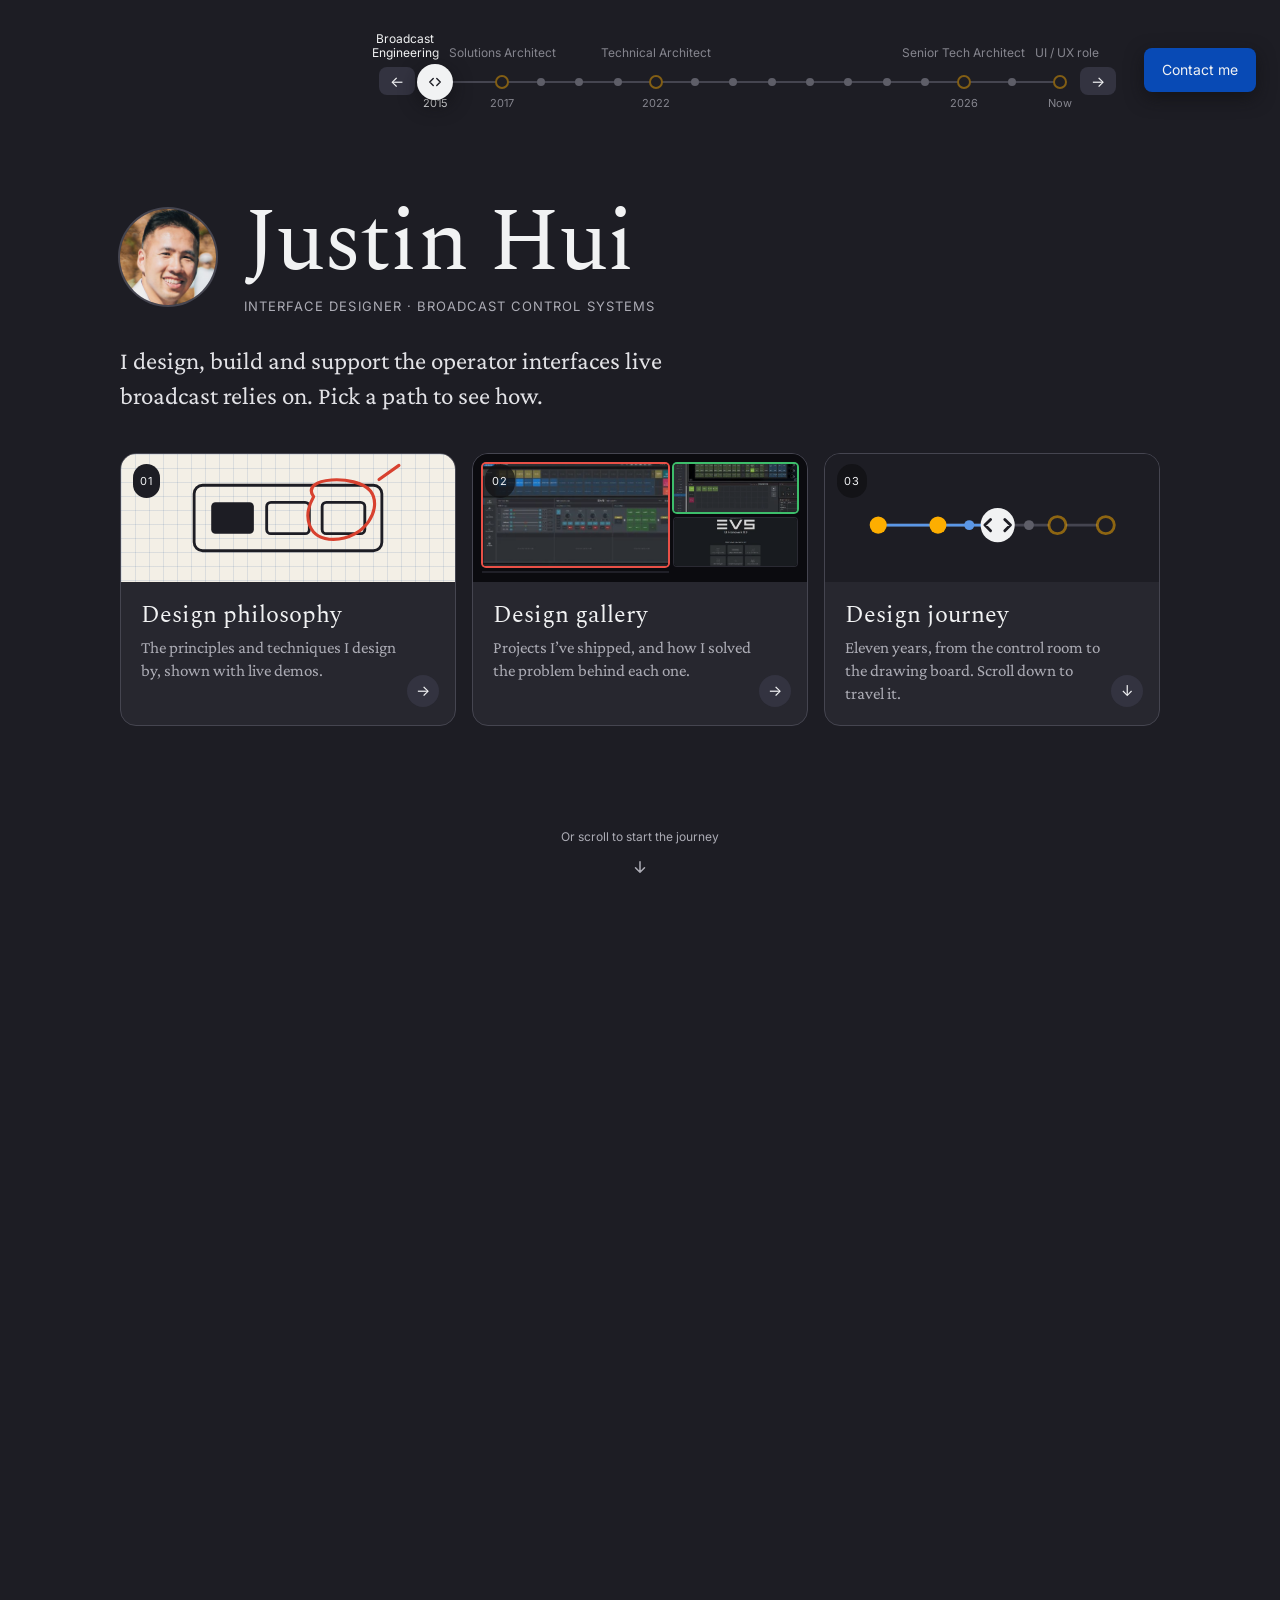
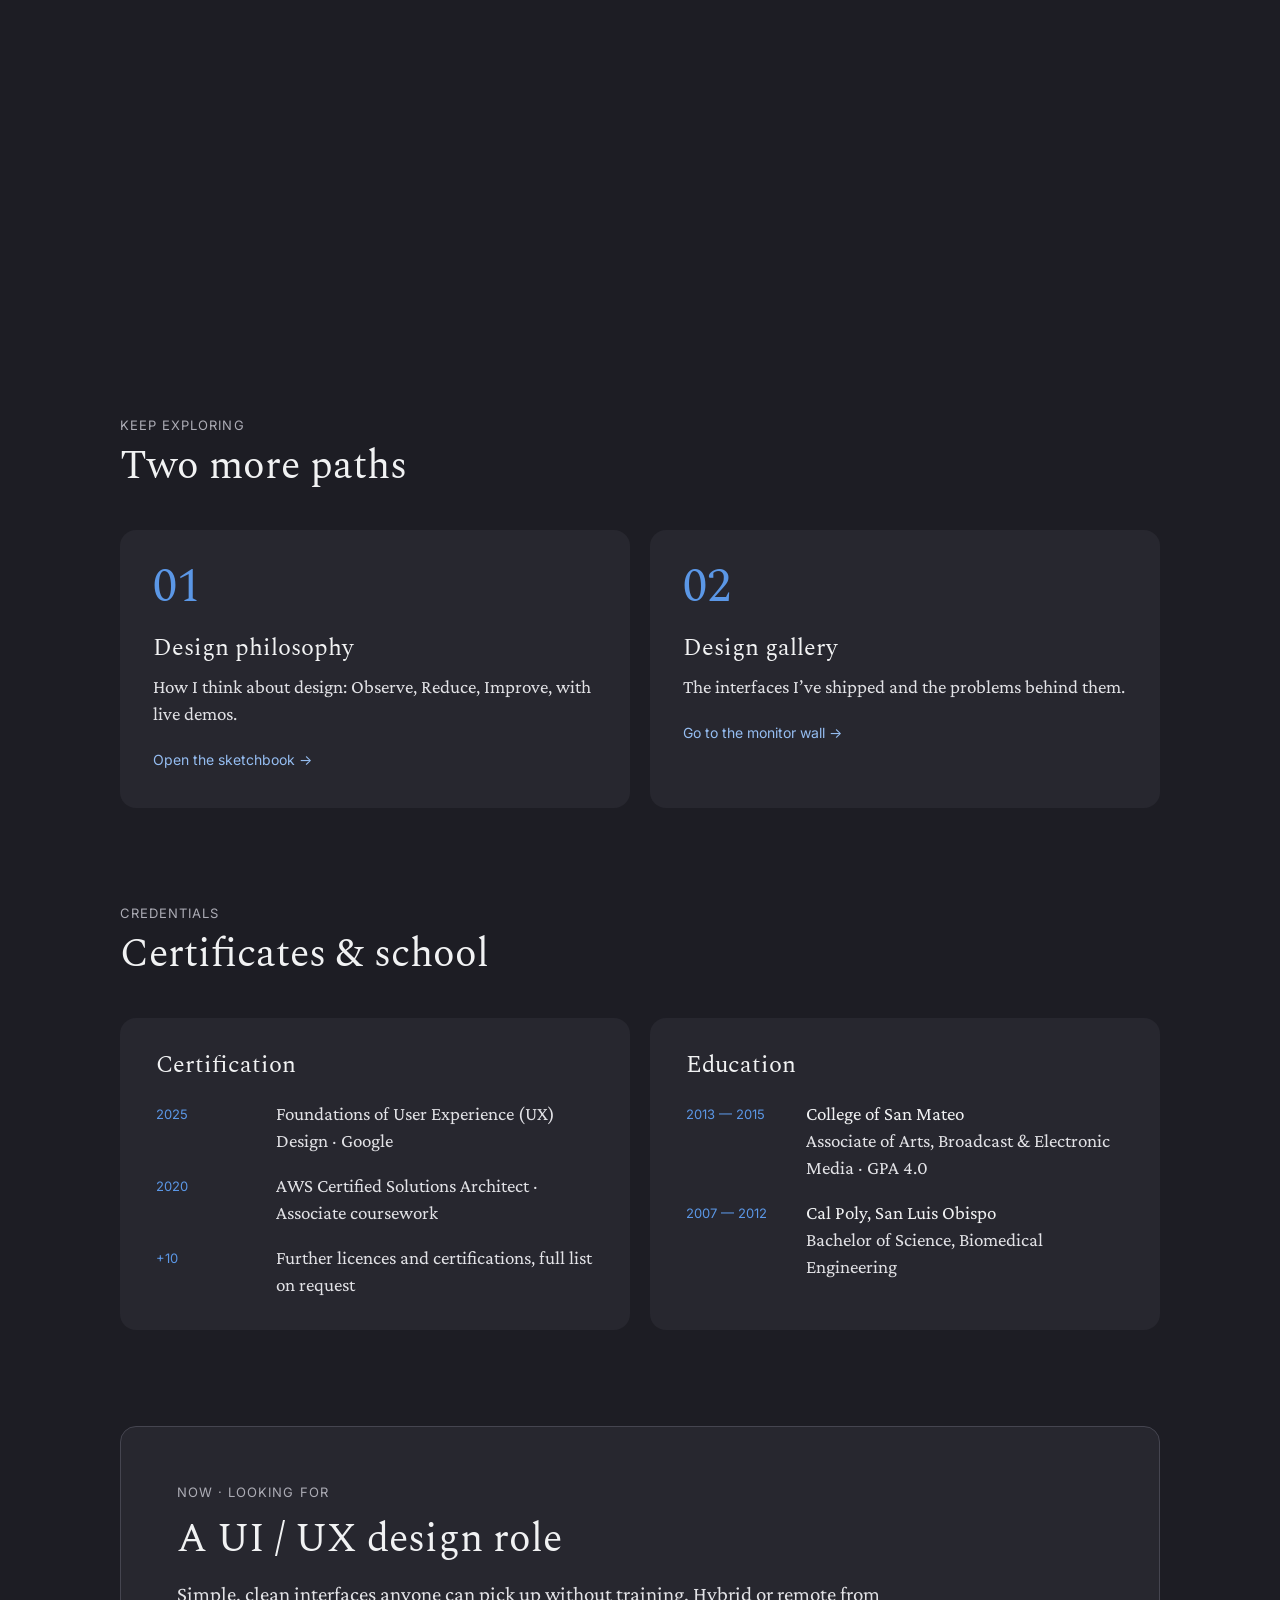
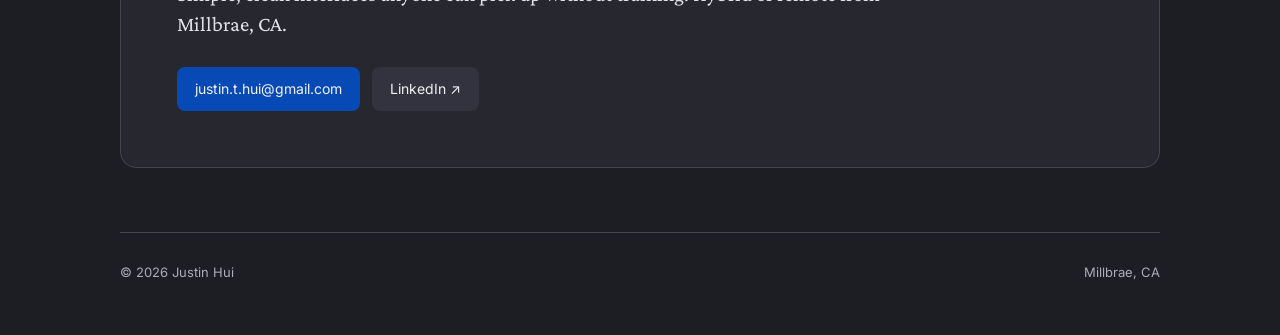
==== commit 88ea031c: "Turn the first page into a path selector with three design concepts The intro now offers three doors" ====
--- a/index.html
+++ b/index.html
@@ -4,7 +4,7 @@
   <meta charset="utf-8">
   <meta name="viewport" content="width=device-width, initial-scale=1">
   <title>Justin Hui · Interface Designer</title>
-  <meta name="description" content="Justin Hui designs, builds and supports operator interfaces for live broadcast facilities. Senior Technical Architect at EVS, Google UX certified, based in Millbrae, CA.">
+  <meta name="description" content="Choose a path: design philosophy, design gallery or design journey. Justin Hui designs, builds and supports operator interfaces for live broadcast facilities. Senior Technical Architect at EVS, Google UX certified, based in Millbrae, CA.">
   <meta property="og:title" content="Justin Hui · Interface Designer">
   <meta property="og:description" content="Operator interfaces for live broadcast, designed, deployed and supported.">
   <meta property="og:type" content="website">
@@ -52,23 +52,80 @@
     <div class="story" id="top" data-story>
       <div class="story__sticky">
 
-        <!-- 1. Intro -->
+        <!-- 1. Intro: the path selector -->
         <section class="intro" data-intro aria-labelledby="intro-name">
           <div class="intro__inner">
-            <span class="avatar avatar--lg morph" data-avatar data-morph="avatar"></span>
-            <h1 class="intro__name morph" id="intro-name" data-name data-morph="name"></h1>
-            <p class="eyebrow intro__role morph" data-role data-morph="role"></p>
-            <p class="intro__lede intro__fade">I design, build and support the operator interfaces that live broadcast relies on, for control rooms where speed and reliability matter most.</p>
-            <p class="intro__profile intro__fade">Over ten years inside live production (cameras, replay, routing), now shipping custom operator interfaces for facilities where speed and reliability are critical. I stay with the user the whole way: planning with operators, modelling workflows, designing and coding the interfaces, and supporting them on air.</p>
-            <dl class="stats intro__fade">
-              <div><dt>Years live</dt><dd>11</dd></div>
-              <div><dt>Facilities</dt><dd>15+</dd></div>
-              <div><dt>UX cert</dt><dd>2025</dd></div>
-            </dl>
-            <p class="intro__meta intro__fade">Millbrae, CA · Hybrid / remote</p>
+            <div class="intro__id">
+              <span class="avatar avatar--lg morph" data-avatar data-morph="avatar"></span>
+              <div class="intro__who">
+                <h1 class="intro__name morph" id="intro-name" data-name data-morph="name"></h1>
+                <p class="eyebrow intro__role morph" data-role data-morph="role"></p>
+              </div>
+            </div>
+            <p class="intro__lede intro__fade">I design, build and support the operator interfaces live broadcast relies on. Pick a path to see how.</p>
+
+            <nav class="paths intro__fade" aria-label="Choose a path">
+              <a class="path path--philosophy" href="philosophy.html">
+                <span class="path__art" aria-hidden="true">
+                  <svg viewBox="0 0 200 90" fill="none" stroke-linecap="round" stroke-linejoin="round">
+                    <rect x="34" y="22" width="132" height="46" rx="6" stroke="#1D1D24" stroke-width="2"/>
+                    <rect x="46" y="34" width="30" height="22" rx="3" fill="#1D1D24"/>
+                    <rect x="85" y="34" width="30" height="22" rx="3" stroke="#1D1D24" stroke-width="2"/>
+                    <rect x="124" y="34" width="30" height="22" rx="3" stroke="#1D1D24" stroke-width="2"/>
+                    <path class="path__pen" d="M118 30c-10-14 30-16 40-4 9 12-4 34-26 34-18 0-22-16-14-30z" stroke="#D8412F" stroke-width="2.2"/>
+                    <path class="path__pen" d="M164 18l14-10" stroke="#D8412F" stroke-width="2.2"/>
+                  </svg>
+                </span>
+                <span class="path__num">01</span>
+                <span class="path__text">
+                  <span class="path__title">Design philosophy</span>
+                  <span class="path__desc">The principles and techniques I design by, shown with live demos.</span>
+                </span>
+                <span class="path__go" aria-hidden="true">→</span>
+              </a>
+
+              <a class="path path--gallery" href="gallery.html">
+                <span class="path__art" aria-hidden="true">
+                  <span class="mv">
+                    <span class="mv__tile mv__tile--pgm"><img src="assets/img/proc-control.jpg" alt=""></span>
+                    <span class="mv__tile mv__tile--pvw"><img src="assets/img/panel-builder.jpg" alt=""></span>
+                    <span class="mv__tile"><img src="assets/img/config-tool.jpg" alt=""></span>
+                    <span class="mv__tile mv__tile--bars"></span>
+                  </span>
+                </span>
+                <span class="path__num">02</span>
+                <span class="path__text">
+                  <span class="path__title">Design gallery</span>
+                  <span class="path__desc">Projects I&rsquo;ve shipped, and how I solved the problem behind each one.</span>
+                </span>
+                <span class="path__go" aria-hidden="true">→</span>
+              </a>
+
+              <a class="path path--journey" href="#journey" data-journey>
+                <span class="path__art" aria-hidden="true">
+                  <svg viewBox="0 0 200 90" fill="none">
+                    <line x1="16" y1="50" x2="184" y2="50" stroke="#454550" stroke-width="2"/>
+                    <line class="path__fill" x1="16" y1="50" x2="104" y2="50" stroke="#5B97E6" stroke-width="2"/>
+                    <circle cx="20" cy="50" r="6" fill="#FDAE00"/>
+                    <circle cx="62" cy="50" r="6" fill="#FDAE00"/>
+                    <circle cx="84" cy="50" r="3.5" fill="#5B97E6"/>
+                    <circle cx="126" cy="50" r="3.5" fill="#5E5E68"/>
+                    <circle cx="146" cy="50" r="6" fill="#1D1D24" stroke="#FDAE00" stroke-opacity=".5" stroke-width="2"/>
+                    <circle cx="180" cy="50" r="6" fill="#1D1D24" stroke="#FDAE00" stroke-opacity=".5" stroke-width="2"/>
+                    <g class="path__handle"><circle cx="104" cy="50" r="12" fill="#F1F2F3"/><path d="M99 46l-4 4 4 4M109 46l4 4-4 4" stroke="#1D1D24" stroke-width="2" stroke-linecap="round" stroke-linejoin="round"/></g>
+                  </svg>
+                </span>
+                <span class="path__num">03</span>
+                <span class="path__text">
+                  <span class="path__title">Design journey</span>
+                  <span class="path__desc">Eleven years, from the control room to the drawing board. Scroll down to travel it.</span>
+                </span>
+                <span class="path__go" aria-hidden="true">↓</span>
+              </a>
+            </nav>
           </div>
           <div class="scroll-cue intro__fade" aria-hidden="true">
-            <span>Scroll to start the timeline</span>
+            <span>Or scroll to start the journey</span>
             <svg width="18" height="18" viewBox="0 0 24 24" fill="none" stroke="currentColor" stroke-width="2" stroke-linecap="round" stroke-linejoin="round"><path d="M12 5v14M6 13l6 6 6-6"/></svg>
           </div>
         </section>
@@ -140,16 +197,25 @@
 
     <!-- After the timeline -->
     <div id="after">
-      <section class="section wrap" id="approach" aria-labelledby="approach-title">
+      <section class="section wrap" id="more" aria-labelledby="more-title">
         <div class="section__head">
-          <p class="eyebrow">Approach</p>
-          <h2 id="approach-title" class="h-display">How I work</h2>
-        </div>
-        <ol class="approach">
-          <li class="card"><span class="approach__num">01</span><h3 class="h-card">Observe</h3><p>Design is solving a problem with style. Understand the user's problem, then make the solution fun to use.</p></li>
-          <li class="card"><span class="approach__num">02</span><h3 class="h-card">Reduce</h3><p>Simplify. Every element earns its space. Speed is king: break complex workflows down into simple interactions.</p></li>
-          <li class="card"><span class="approach__num">03</span><h3 class="h-card">Improve</h3><p>Delivery is just the beginning. Support what has been designed and relentlessly improve it with customer feedback.</p></li>
-        </ol>
+          <p class="eyebrow">Keep exploring</p>
+          <h2 id="more-title" class="h-display">Two more paths</h2>
+        </div>
+        <div class="more">
+          <a class="card more__card more__card--philosophy" href="philosophy.html">
+            <span class="approach__num">01</span>
+            <span class="h-card">Design philosophy</span>
+            <span class="more__desc">How I think about design: Observe, Reduce, Improve, with live demos.</span>
+            <span class="more__go">Open the sketchbook →</span>
+          </a>
+          <a class="card more__card more__card--gallery" href="gallery.html">
+            <span class="approach__num">02</span>
+            <span class="h-card">Design gallery</span>
+            <span class="more__desc">The interfaces I&rsquo;ve shipped and the problems behind them.</span>
+            <span class="more__go">Go to the monitor wall →</span>
+          </a>
+        </div>
       </section>
 
       <section class="section wrap" id="school" aria-labelledby="school-title">
@@ -204,6 +270,7 @@
       <h2 class="h-card" id="viewer-title" data-viewer-title></h2>
       <p data-viewer-blurb></p>
       <span class="meta" data-viewer-when></span>
+      <a class="viewer__more" data-viewer-more hidden>Read the full case study in the gallery →</a>
     </div>
   </dialog>
 
--- a/styles.css
+++ b/styles.css
@@ -101,7 +101,7 @@
 }
 .avatar img { width: 100%; height: 100%; object-fit: cover; }
 .avatar--sm { width: 48px; height: 48px; font-size: 18px; }
-.avatar--lg { width: 96px; height: 96px; font-size: 34px; margin-bottom: 28px; }
+.avatar--lg { width: 96px; height: 96px; font-size: 34px; }
 
 /* ===== Fixed chrome ===== */
 .contact-fab { position: fixed; top: 48px; right: var(--pad); z-index: 40; box-shadow: 0 6px 18px var(--shadow); }
@@ -228,18 +228,12 @@
   transform: translateY(calc(var(--intro-p, 0) * -56px));
 }
 .scroll-cue.intro__fade { transform: translate(-50%, calc(var(--intro-p, 0) * 24px)); }
-.intro__role { margin: 0 0 28px; }
+.intro__role { margin: 0; }
 .morph { position: relative; z-index: 35; transform-origin: 0 0; will-change: transform, opacity; } /* above the header while flying */
 .intro.is-gone { visibility: hidden; }
 .intro__inner { width: min(var(--wrap), 100%); margin-inline: auto; }
-.intro__name { margin: 0 0 14px; font-family: var(--f-display); font-weight: 400; font-size: clamp(56px, 9vw, 112px); line-height: 1; letter-spacing: -.01em; }
-.intro__lede { margin: 0; font-size: clamp(22px, 2.3vw, 28px); line-height: 1.4; color: var(--fg); max-width: 34ch; }
-.intro__profile { margin: 16px 0 0; color: var(--body); max-width: 62ch; }
-.intro__meta { margin: 20px 0 0; font-family: var(--f-ui); font-size: 13px; color: var(--muted); }
-.stats { display: flex; gap: 48px; margin: 32px 0 0; padding: 20px 0 0; border-top: 1px solid var(--line); }
-.stats div { display: flex; flex-direction: column-reverse; gap: 4px; }
-.stats dt { font-family: var(--f-ui); font-size: 12px; letter-spacing: .08em; text-transform: uppercase; color: var(--muted); }
-.stats dd { margin: 0; font-family: var(--f-display); font-size: 44px; line-height: 1; }
+.intro__name { margin: 0 0 10px; font-family: var(--f-display); font-weight: 400; font-size: clamp(48px, 7vw, 88px); line-height: 1; letter-spacing: -.01em; }
+.intro__lede { margin: 28px 0 0; font-size: clamp(20px, 2vw, 25px); line-height: 1.4; color: var(--body); max-width: 46ch; }
 .scroll-cue {
   position: absolute; left: 50%; bottom: 24px; transform: translateX(-50%);
   display: flex; flex-direction: column; align-items: center; gap: 6px;
@@ -250,12 +244,99 @@
 @media (max-width: 720px) {
   .intro { padding-top: 80px; padding-bottom: 88px; }
   .scroll-cue { bottom: 16px; }
-  .avatar--lg { width: 72px; height: 72px; font-size: 26px; margin-bottom: 18px; }
-  .intro__profile { font-size: 17px; line-height: 25px; }
-  .stats { gap: 28px; margin-top: 24px; } .stats dd { font-size: 32px; }
-}
-@media (max-height: 760px) and (min-width: 721px) { .intro__profile { display: none; } }
-@media (max-height: 640px) { .intro__profile, .scroll-cue { display: none; } .avatar--lg { display: none; } }
+  .avatar--lg { width: 64px; height: 64px; font-size: 24px; }
+}
+@media (max-height: 640px) { .scroll-cue { display: none; } .avatar--lg { display: none; } }
+
+/* ---- Path selector (three doors, each previewing its own world) ---- */
+.intro__id { display: flex; align-items: center; gap: 28px; }
+.intro__who { min-width: 0; }
+.paths { display: grid; grid-template-columns: repeat(3, 1fr); gap: 16px; margin-top: 40px; }
+.path {
+  position: relative; display: flex; flex-direction: column; min-width: 0;
+  border-radius: var(--r-lg); overflow: hidden; text-decoration: none; color: var(--fg);
+  background: var(--card); border: 1px solid var(--line);
+  transition: transform .25s cubic-bezier(.2, .8, .2, 1), border-color .25s, box-shadow .25s;
+}
+.path:hover, .path:focus-visible { color: var(--fg); transform: translateY(-4px); border-color: var(--door); box-shadow: 0 16px 40px var(--shadow); }
+.path--philosophy { --door: #F3EFE6; }
+.path--gallery    { --door: var(--red); }
+.path--journey    { --door: var(--accent); }
+.path__art { display: block; height: 128px; position: relative; overflow: hidden; }
+.path__art svg { position: absolute; inset: 0; width: 100%; height: 100%; }
+.path--philosophy .path__art {
+  background-color: #F3EFE6;
+  background-image: linear-gradient(rgba(70, 110, 160, .14) 1px, transparent 1px), linear-gradient(90deg, rgba(70, 110, 160, .14) 1px, transparent 1px);
+  background-size: 14px 14px;
+}
+.path--journey .path__art { background: var(--bg); }
+.path--gallery .path__art { background: #0B0B0F; padding: 10px; }
+.path__pen { stroke-dasharray: 220; stroke-dashoffset: 0; }
+.path:hover .path__pen { animation: penDraw .7s ease both; }
+@keyframes penDraw { from { stroke-dashoffset: 220; } }
+.path__handle { transition: transform .5s cubic-bezier(.2, .8, .2, 1); }
+.path__fill { transition: transform .5s cubic-bezier(.2, .8, .2, 1); transform-origin: 16px 50px; }
+.path:hover .path__handle { transform: translateX(42px); }
+.path:hover .path__fill { transform: scaleX(1.48); }
+/* A tiny multiviewer: programme tile (red tally), preview tile (green tally) */
+.mv { display: grid; grid-template-columns: 1.5fr 1fr; grid-template-rows: 1fr 1fr; gap: 6px; height: 100%; }
+.mv__tile { position: relative; border-radius: 3px; overflow: hidden; background: #000; box-shadow: 0 0 0 1px #2A2A33; transition: box-shadow .25s; }
+.mv__tile img { width: 100%; height: 100%; object-fit: cover; opacity: .85; }
+.mv__tile--pgm { grid-row: span 2; box-shadow: 0 0 0 2px var(--red); }
+.mv__tile--pvw { box-shadow: 0 0 0 2px #3DBE6B; }
+.mv__tile--bars { background: linear-gradient(90deg, #C0C0C0 0 14.3%, #C0C000 0 28.6%, #00C0C0 0 42.9%, #00C000 0 57.2%, #C000C0 0 71.5%, #C00000 0 85.8%, #0000C0 0); opacity: .7; }
+.path:hover .mv__tile--pgm { box-shadow: 0 0 0 2px #3DBE6B; }
+.path:hover .mv__tile--pvw { box-shadow: 0 0 0 2px var(--red); }
+.path__num { position: absolute; top: 10px; left: 12px; font-family: var(--f-ui); font-size: 11px; letter-spacing: .1em; padding: 2px 7px; border-radius: 999px; background: rgba(16, 16, 18, .72); color: var(--fg); }
+.path--philosophy .path__num { background: #1D1D24; }
+.path__text { display: flex; flex-direction: column; gap: 6px; padding: 18px 56px 20px 20px; }
+.path__title { font-family: var(--f-display); font-size: 24px; line-height: 30px; }
+.path__desc { font-size: 17px; line-height: 23px; color: var(--muted); }
+.path__go {
+  position: absolute; right: 16px; bottom: 18px; width: 32px; height: 32px; border-radius: 50%;
+  display: grid; place-items: center; font-family: var(--f-ui); font-size: 15px;
+  background: var(--card-2); color: var(--fg); transition: background .25s, color .25s;
+}
+.path:hover .path__go { background: var(--door); color: var(--bg); }
+.path--journey:hover .path__go, .path--gallery:hover .path__go { color: var(--fg); }
+.path--journey .path__go { animation: nudge 1.6s ease-in-out infinite; }
+
+@media (max-height: 820px) and (min-width: 721px) {
+  .intro { padding-top: 80px; padding-bottom: 64px; }
+  .path__art { height: 96px; }
+  .paths { margin-top: 28px; }
+  .intro__lede { margin-top: 20px; }
+}
+@media (max-height: 700px) and (min-width: 721px) { .path__desc { display: none; } .path__art { height: 80px; } }
+@media (max-width: 960px) and (min-width: 721px) { .path__desc { font-size: 16px; line-height: 21px; } .path__title { font-size: 21px; line-height: 26px; } }
+@media (max-width: 720px) {
+  .intro__id { gap: 16px; }
+  .intro__name { font-size: clamp(40px, 12vw, 56px); margin-bottom: 6px; }
+  .intro__role { font-size: 11px; line-height: 15px; }
+  .intro__lede { margin-top: 18px; font-size: 18px; line-height: 25px; }
+  .paths { grid-template-columns: 1fr; gap: 10px; margin-top: 22px; }
+  .path { flex-direction: row; align-items: stretch; }
+  .path:hover, .path:focus-visible { transform: none; }
+  .path__art { flex: none; width: 96px; height: auto; min-height: 84px; }
+  .path--gallery .path__art { padding: 7px; }
+  .mv { gap: 4px; }
+  .path__num { top: 6px; left: 6px; font-size: 10px; padding: 1px 6px; }
+  .path__text { padding: 12px 48px 12px 14px; gap: 2px; justify-content: center; }
+  .path__title { font-size: 20px; line-height: 25px; }
+  .path__desc { font-size: 15px; line-height: 20px; }
+  .path__go { right: 12px; bottom: auto; top: 50%; margin-top: -16px; }
+}
+@media (max-width: 720px) and (max-height: 720px) { .intro__lede { display: none; } .path__desc { display: none; } .path__art { min-height: 64px; } }
+
+/* "Keep exploring" links after the timeline */
+.more { display: grid; grid-template-columns: 1fr 1fr; gap: 20px; }
+.more__card { padding: 32px; display: flex; flex-direction: column; gap: 10px; text-decoration: none; color: var(--fg); border: 1px solid transparent; transition: border-color .2s, transform .2s; }
+.more__card:hover { color: var(--fg); transform: translateY(-3px); }
+.more__card--philosophy:hover { border-color: #F3EFE6; }
+.more__card--gallery:hover { border-color: var(--red); }
+.more__desc { color: var(--body); font-size: 19px; line-height: 27px; }
+.more__go { margin-top: 8px; font-family: var(--f-ui); font-size: 14px; color: var(--link); }
+@media (max-width: 900px) { .more { grid-template-columns: 1fr; } }
 
 /* Stage = main window + sidebar */
 .stage {
@@ -267,11 +348,14 @@
   pointer-events: none;
 }
 .stage.is-live { pointer-events: auto; }
-.main { display: flex; flex-direction: column; gap: 20px; min-height: 0; min-width: 0; touch-action: pan-y; } /* sideways swipes are handled in script.js */
+.main { display: flex; flex-direction: column; gap: 20px; min-height: 0; min-width: 0; touch-action: pan-y; } /* sideways drags are handled in script.js */
+.main .milestone { cursor: grab; }
+.main .milestone a { cursor: pointer; }
+.main.is-grabbing, .main.is-grabbing * { cursor: grabbing !important; user-select: none; -webkit-user-select: none; }
 .main__top { flex: 1; display: flex; gap: 32px; min-height: 0; }
 
 .milestone {
-  flex: 0 1 720px; align-self: flex-start; max-height: 100%; overflow: hidden;
+  flex: 0 1 720px; align-self: stretch; max-height: 100%; overflow: hidden; /* always full height: a big card to grab, even with little text */
   padding: 32px 36px; background: var(--card); border-radius: var(--r-lg);
   display: flex; flex-direction: column; gap: 10px;
   will-change: transform, opacity;
@@ -344,7 +428,7 @@
 }
 .slot-inv.is-filled {
   border: 1px solid rgba(var(--inv-rgb), .9);
-  background: linear-gradient(160deg, rgba(var(--inv-rgb), .32), rgba(var(--inv-rgb), .12));
+  background: rgba(var(--inv-rgb), .22); /* flat fill in the group's colour */
   box-shadow: inset 0 0 0 1px rgba(255, 255, 255, .04), 0 0 12px rgba(var(--inv-rgb), .12);
 }
 .slot-inv.is-filled .slot-inv__plus { display: none; }
@@ -427,6 +511,7 @@
 @media (prefers-reduced-motion: reduce) {
   .is-new, .is-leaving, .scroll-cue svg, .drawer-toggle.is-pulse .drawer-toggle__n { animation-duration: 1ms !important; animation-iteration-count: 1 !important; }
   .intro__fade, .stage, .collections, .bar__timeline { transform: none !important; }
+  .path__pen, .path__handle, .path__fill, .path--journey .path__go { animation: none !important; transition: none !important; }
   .scroll-cue.intro__fade { transform: translateX(-50%) !important; }
   .sidebar { transition: none; }
 }
@@ -436,11 +521,7 @@
 .section__head { display: flex; flex-direction: column; gap: 10px; margin-bottom: 40px; }
 @media (max-width: 720px) { .section { padding-top: 72px; } .section__head { margin-bottom: 28px; } }
 
-.approach { list-style: none; margin: 0; padding: 0; display: grid; grid-template-columns: repeat(3, 1fr); gap: 20px; }
-.approach li { padding: 32px; display: flex; flex-direction: column; gap: 10px; }
 .approach__num { font-family: var(--f-display); font-size: 48px; line-height: 1; color: var(--accent); margin-bottom: 12px; }
-.approach p { margin: 0; color: var(--body); font-size: 19px; line-height: 27px; }
-@media (max-width: 900px) { .approach { grid-template-columns: 1fr; } }
 
 .creds { display: grid; grid-template-columns: 1fr 1fr; gap: 20px; }
 .creds__col { padding: 32px 36px; }
@@ -472,4 +553,5 @@
 .viewer__shot:empty { display: none; }
 .viewer__body { padding: 24px 28px 28px; display: flex; flex-direction: column; gap: 8px; }
 .viewer__body p { margin: 0; color: var(--body); }
+.viewer__more { margin-top: 6px; font-family: var(--f-ui); font-size: 14px; }
 .viewer__close { position: absolute; top: 12px; right: 12px; z-index: 2; width: 40px; height: 40px; border-radius: 50%; border: 0; background: rgba(16, 16, 18, .7); color: var(--fg); font-size: 16px; cursor: pointer; }
